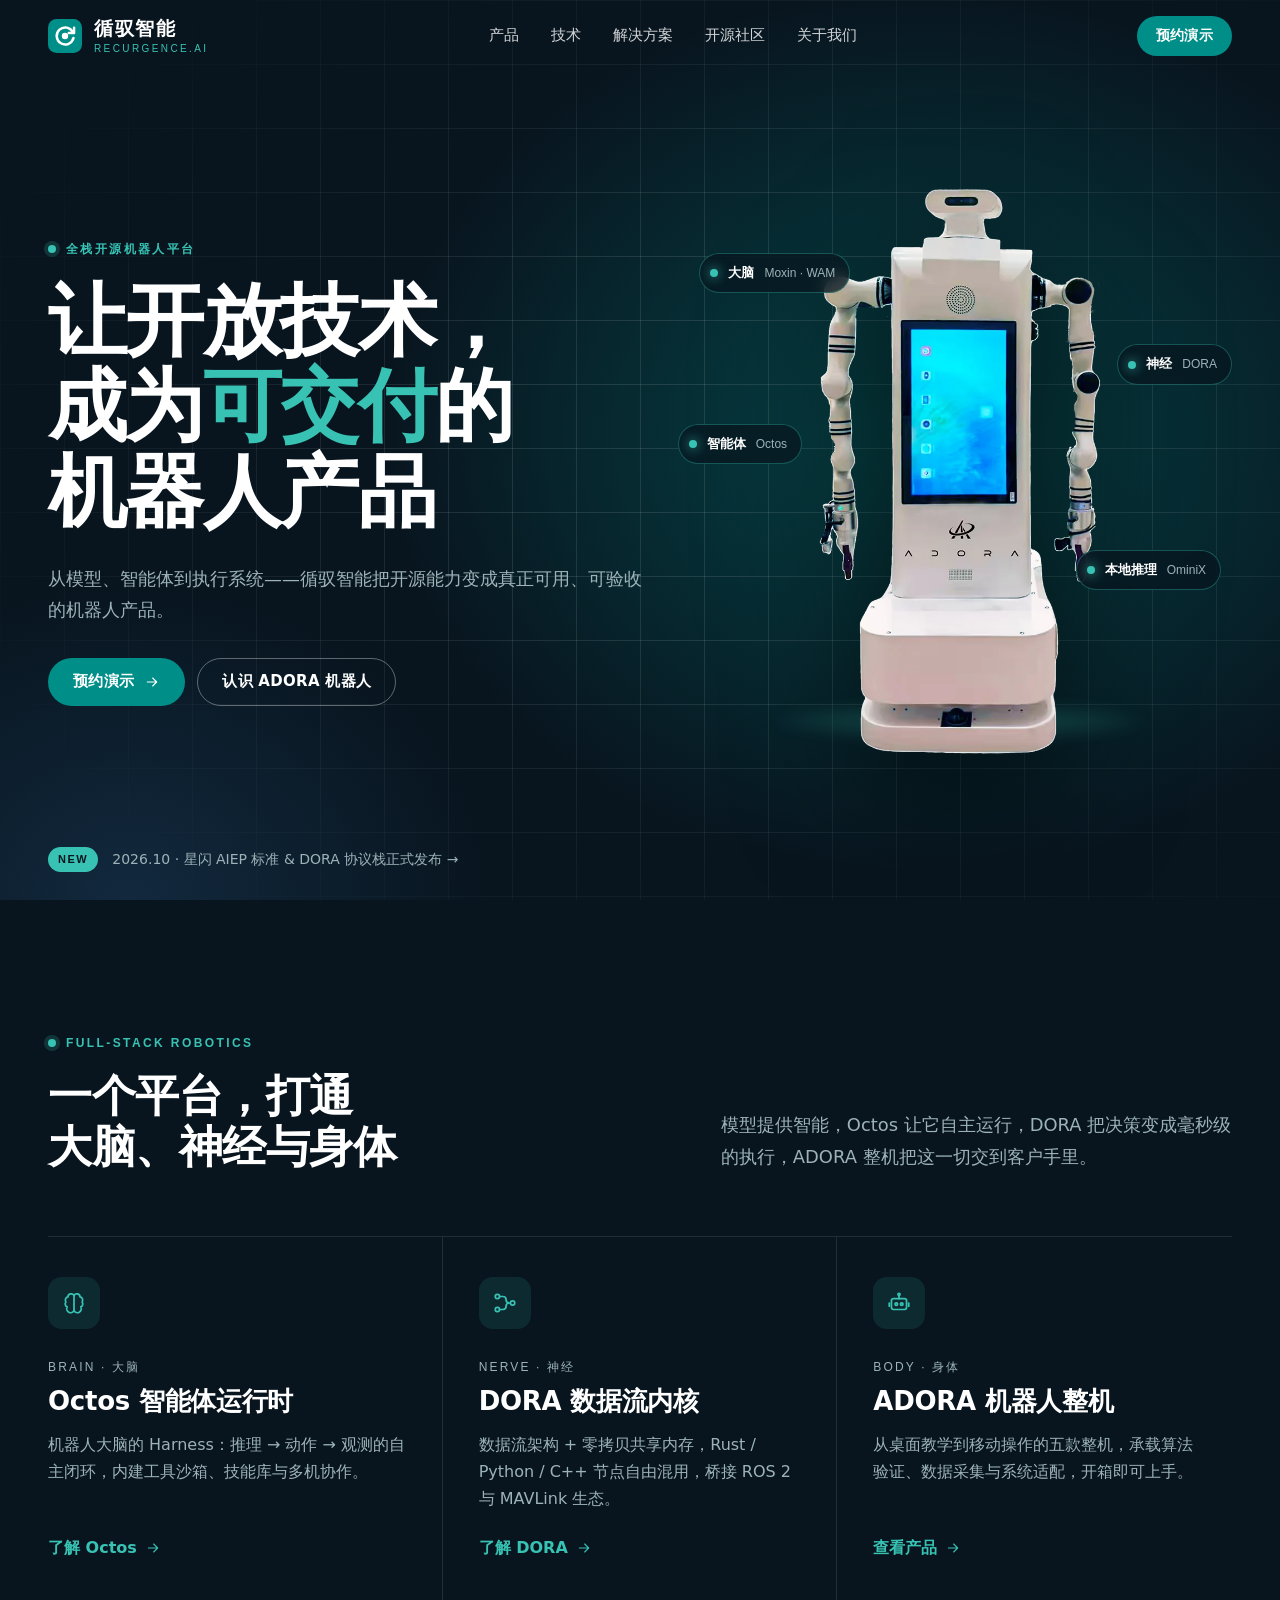
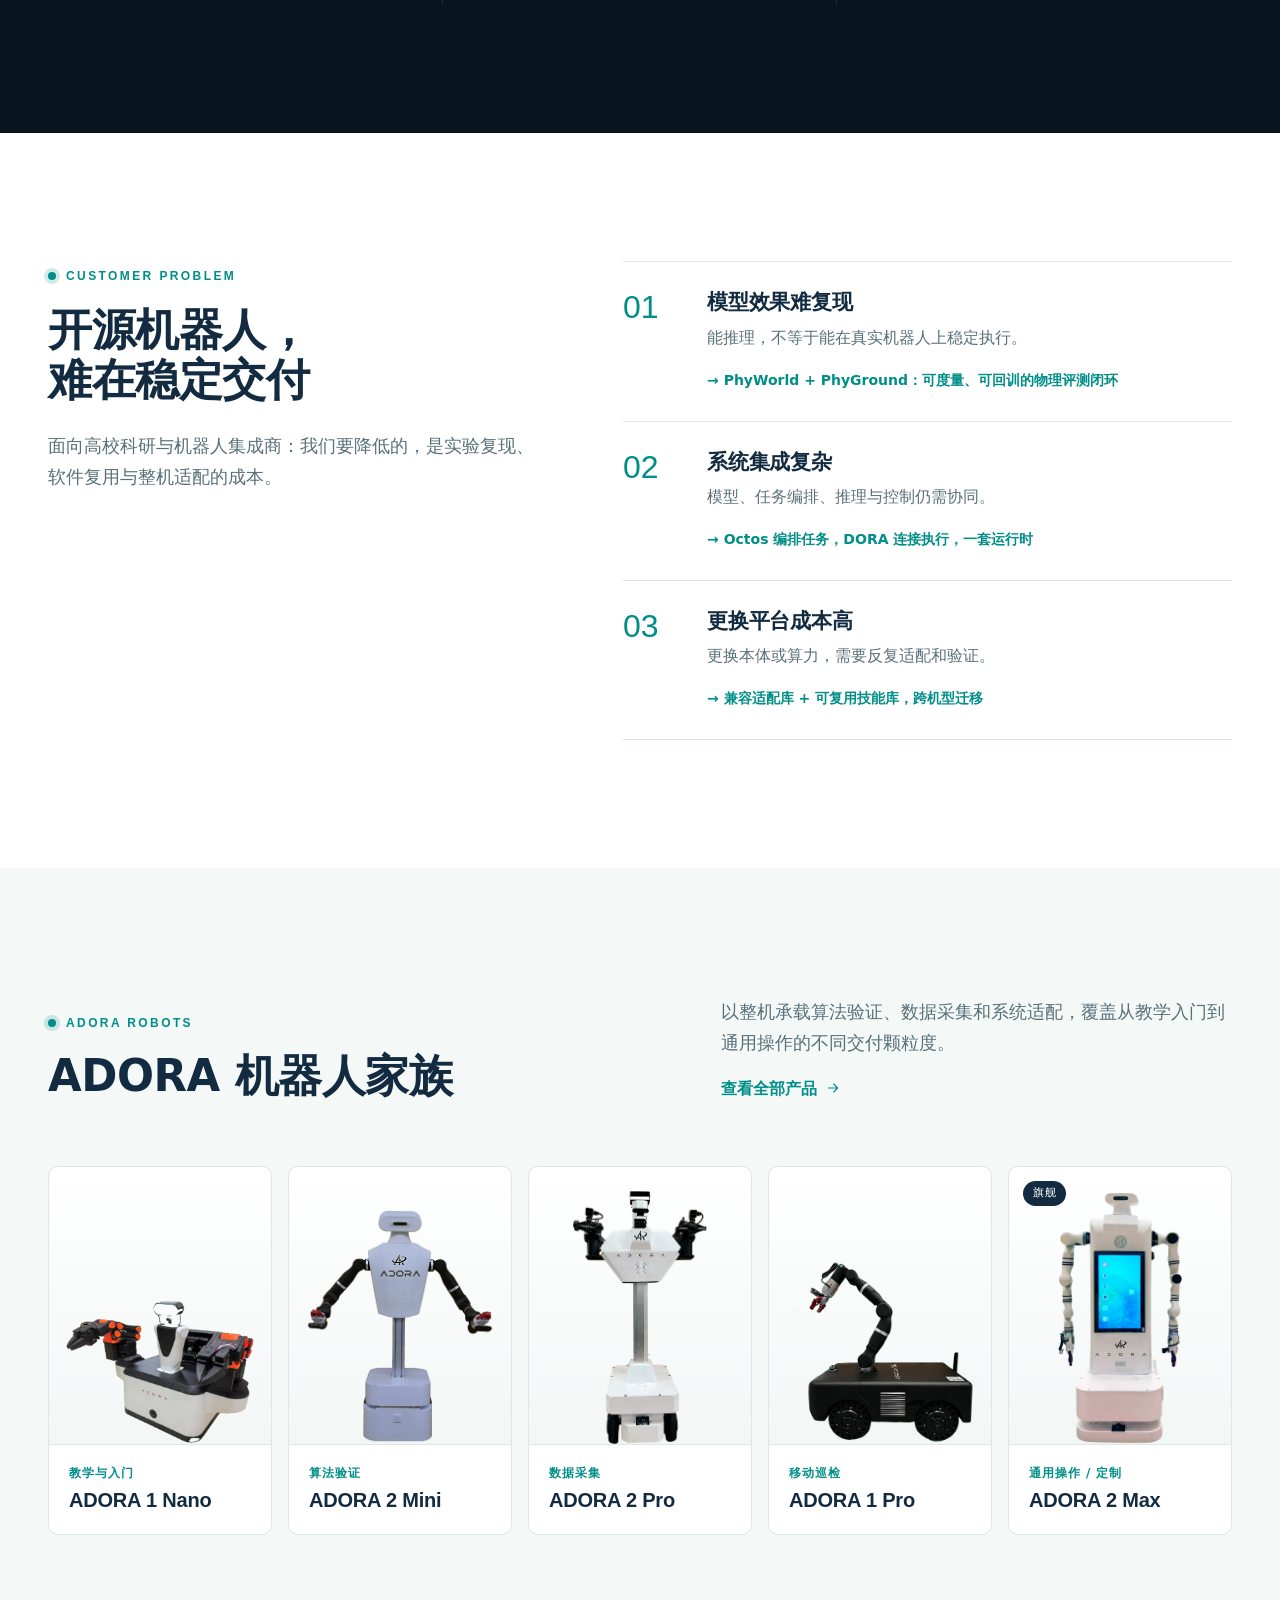
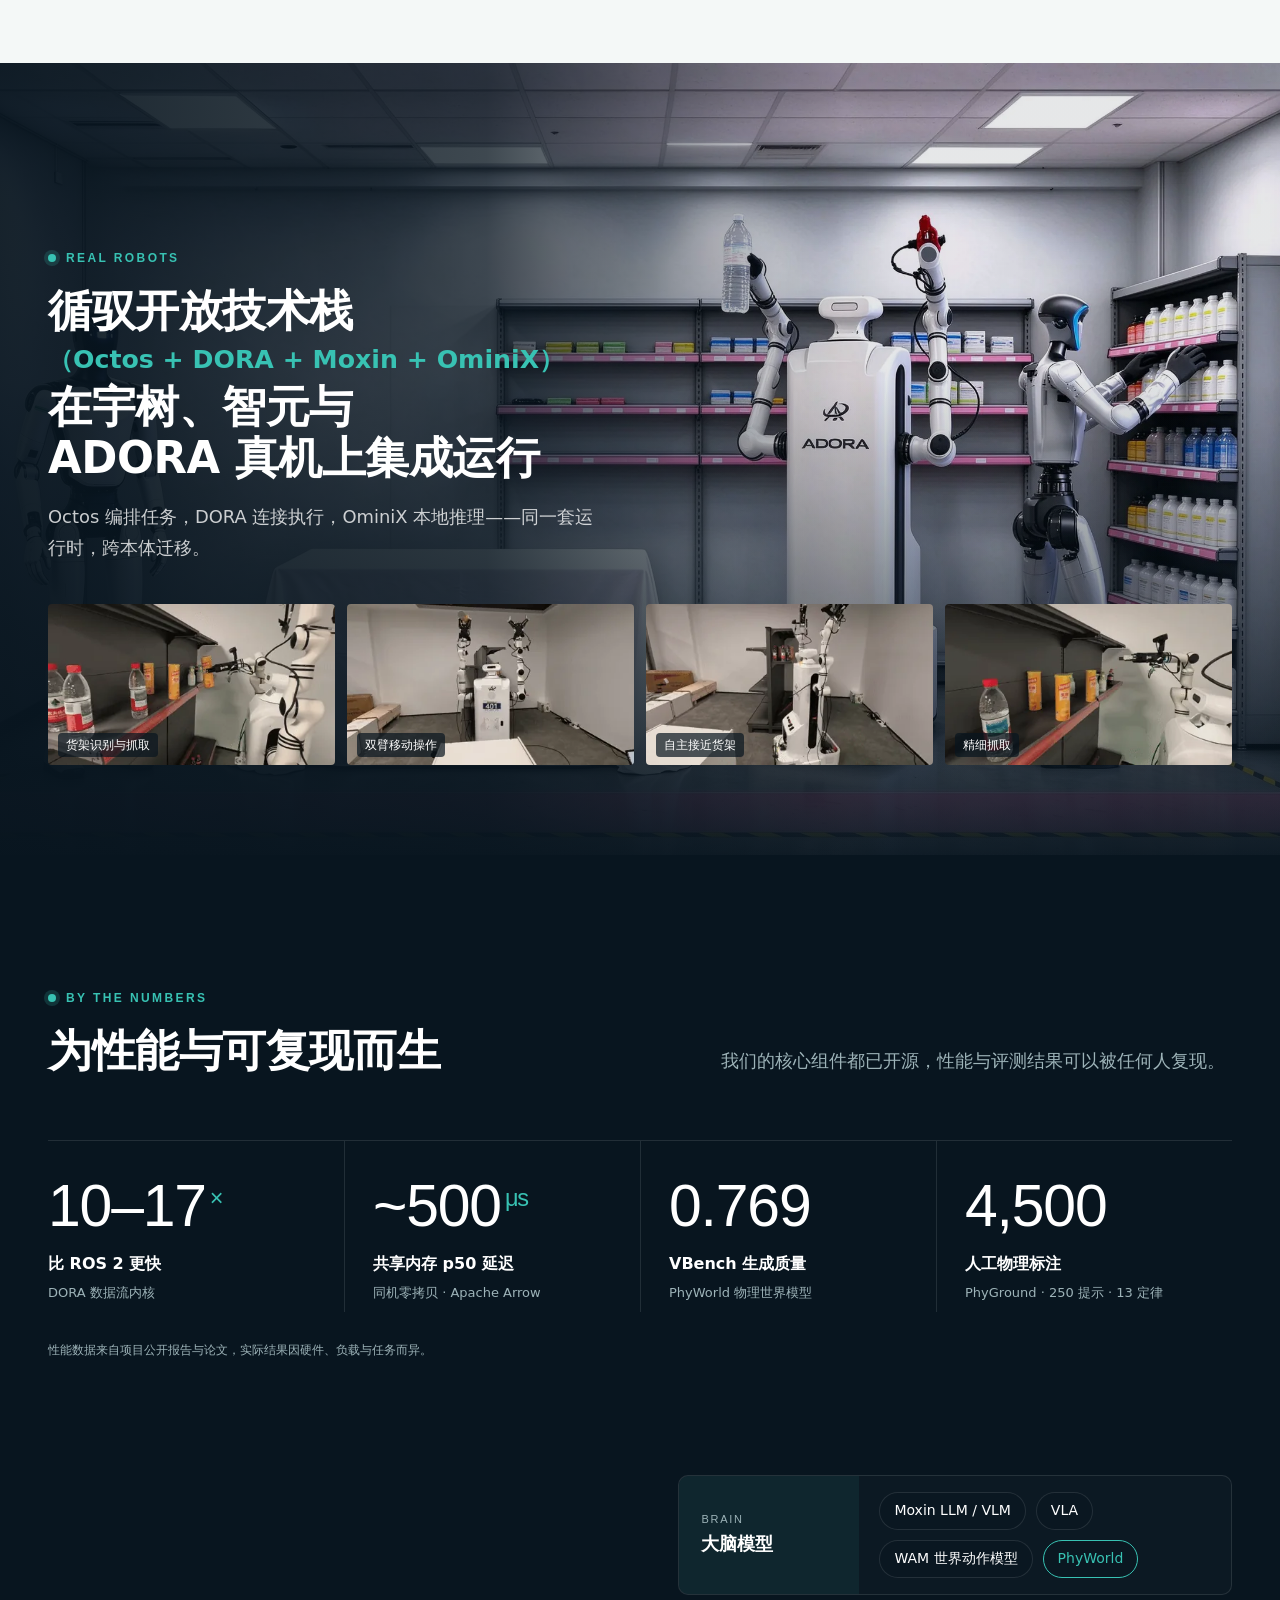
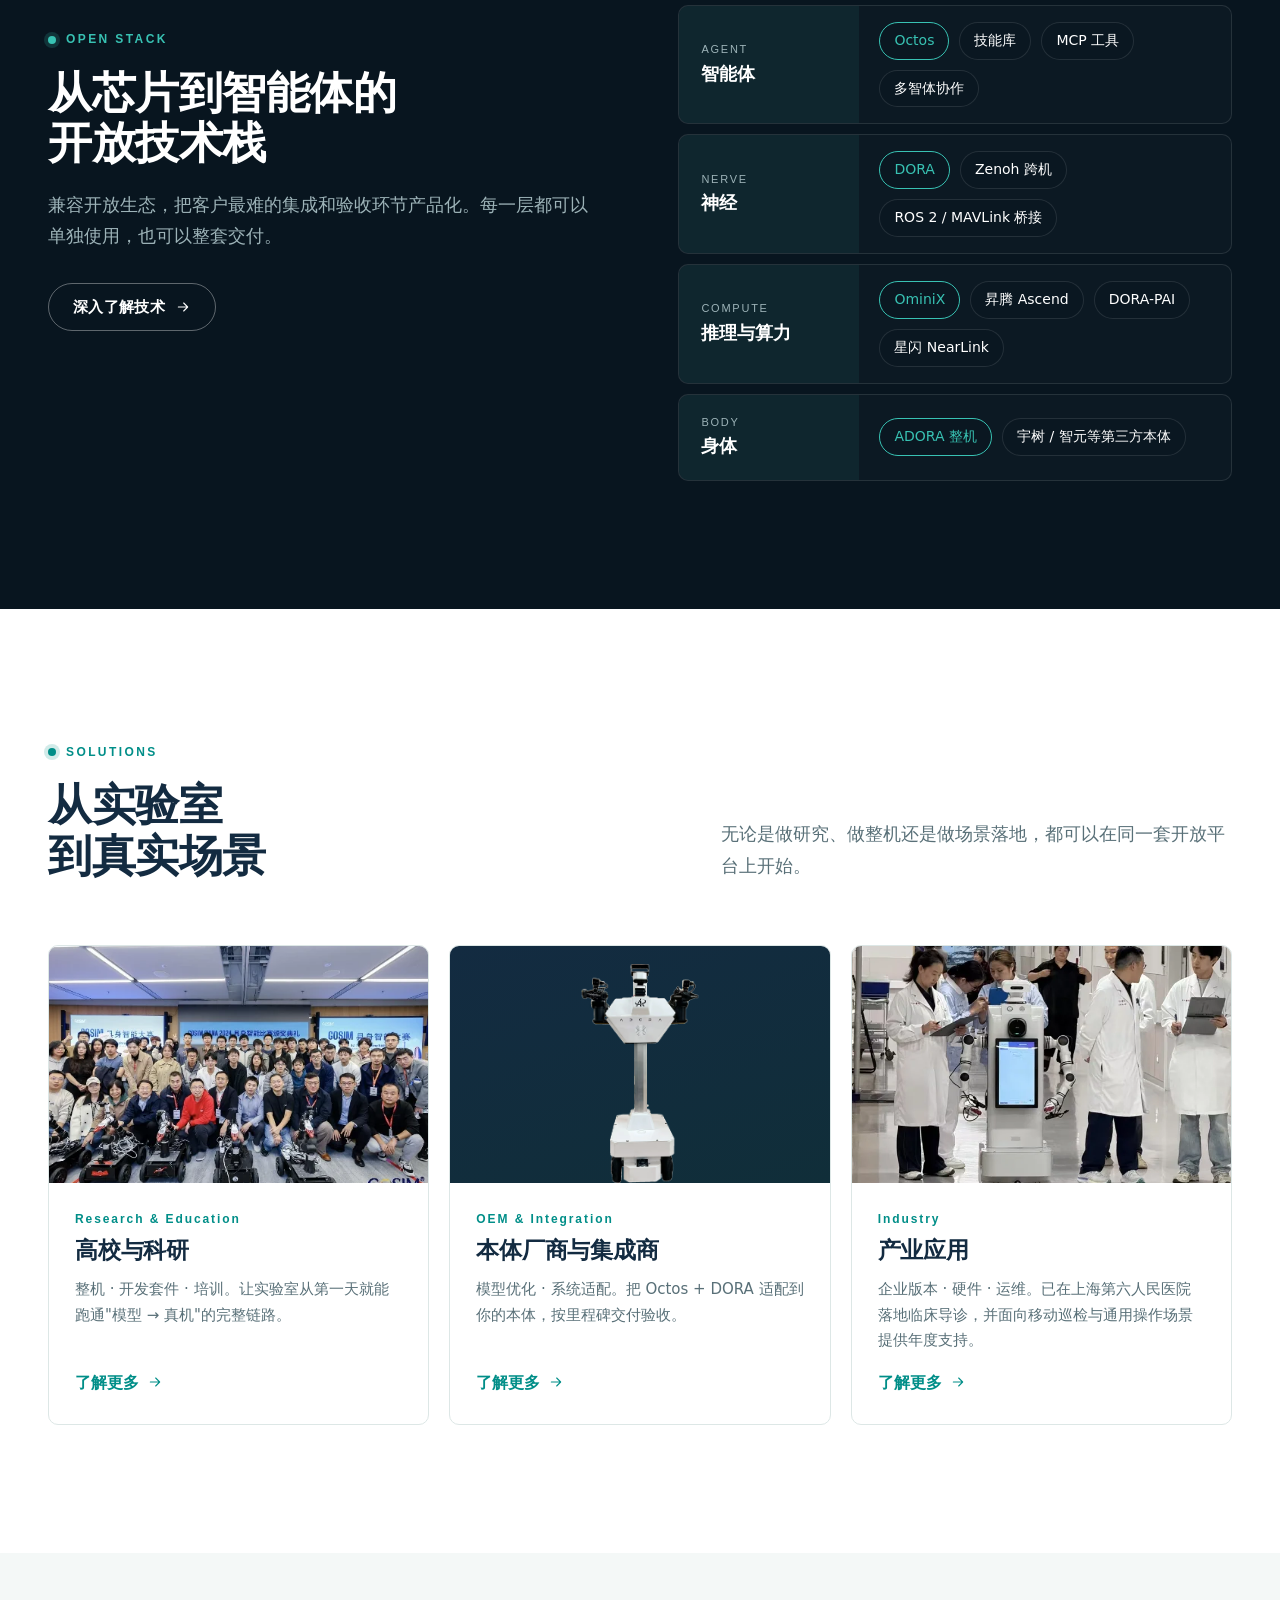
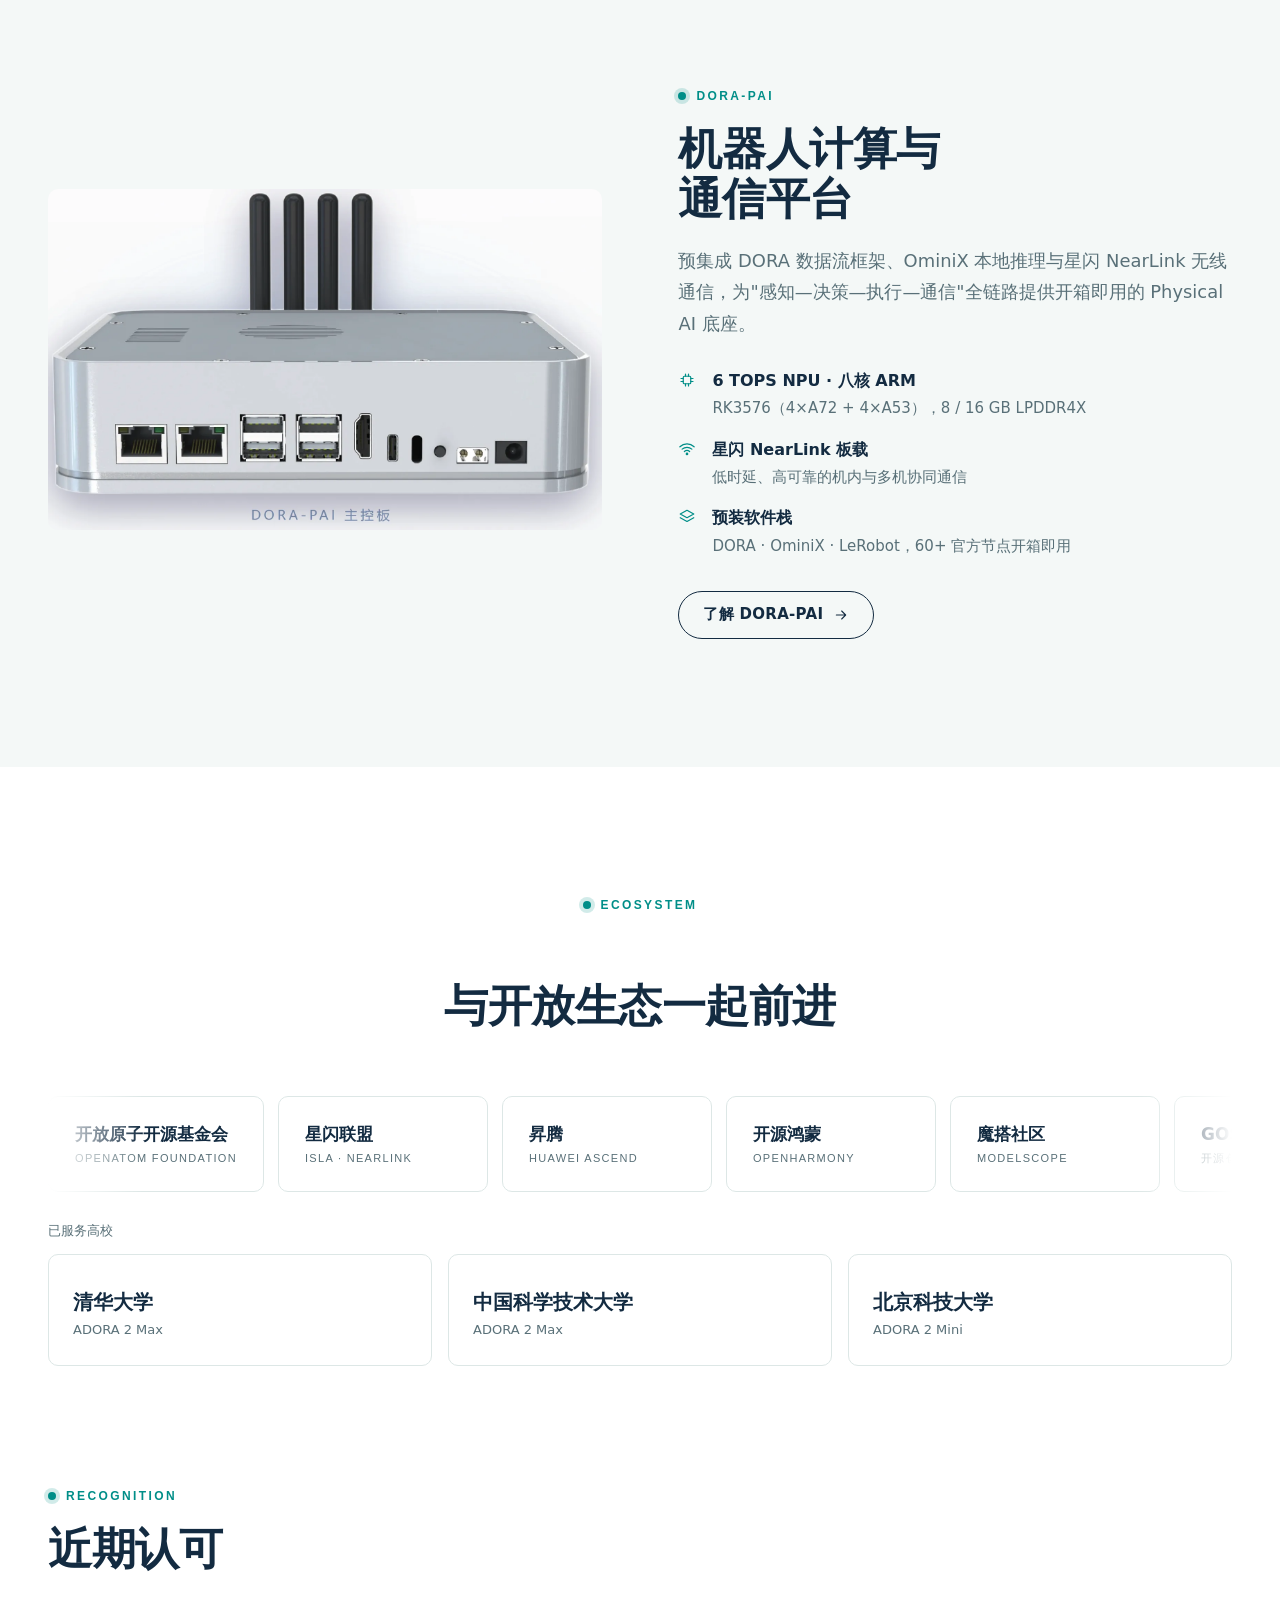
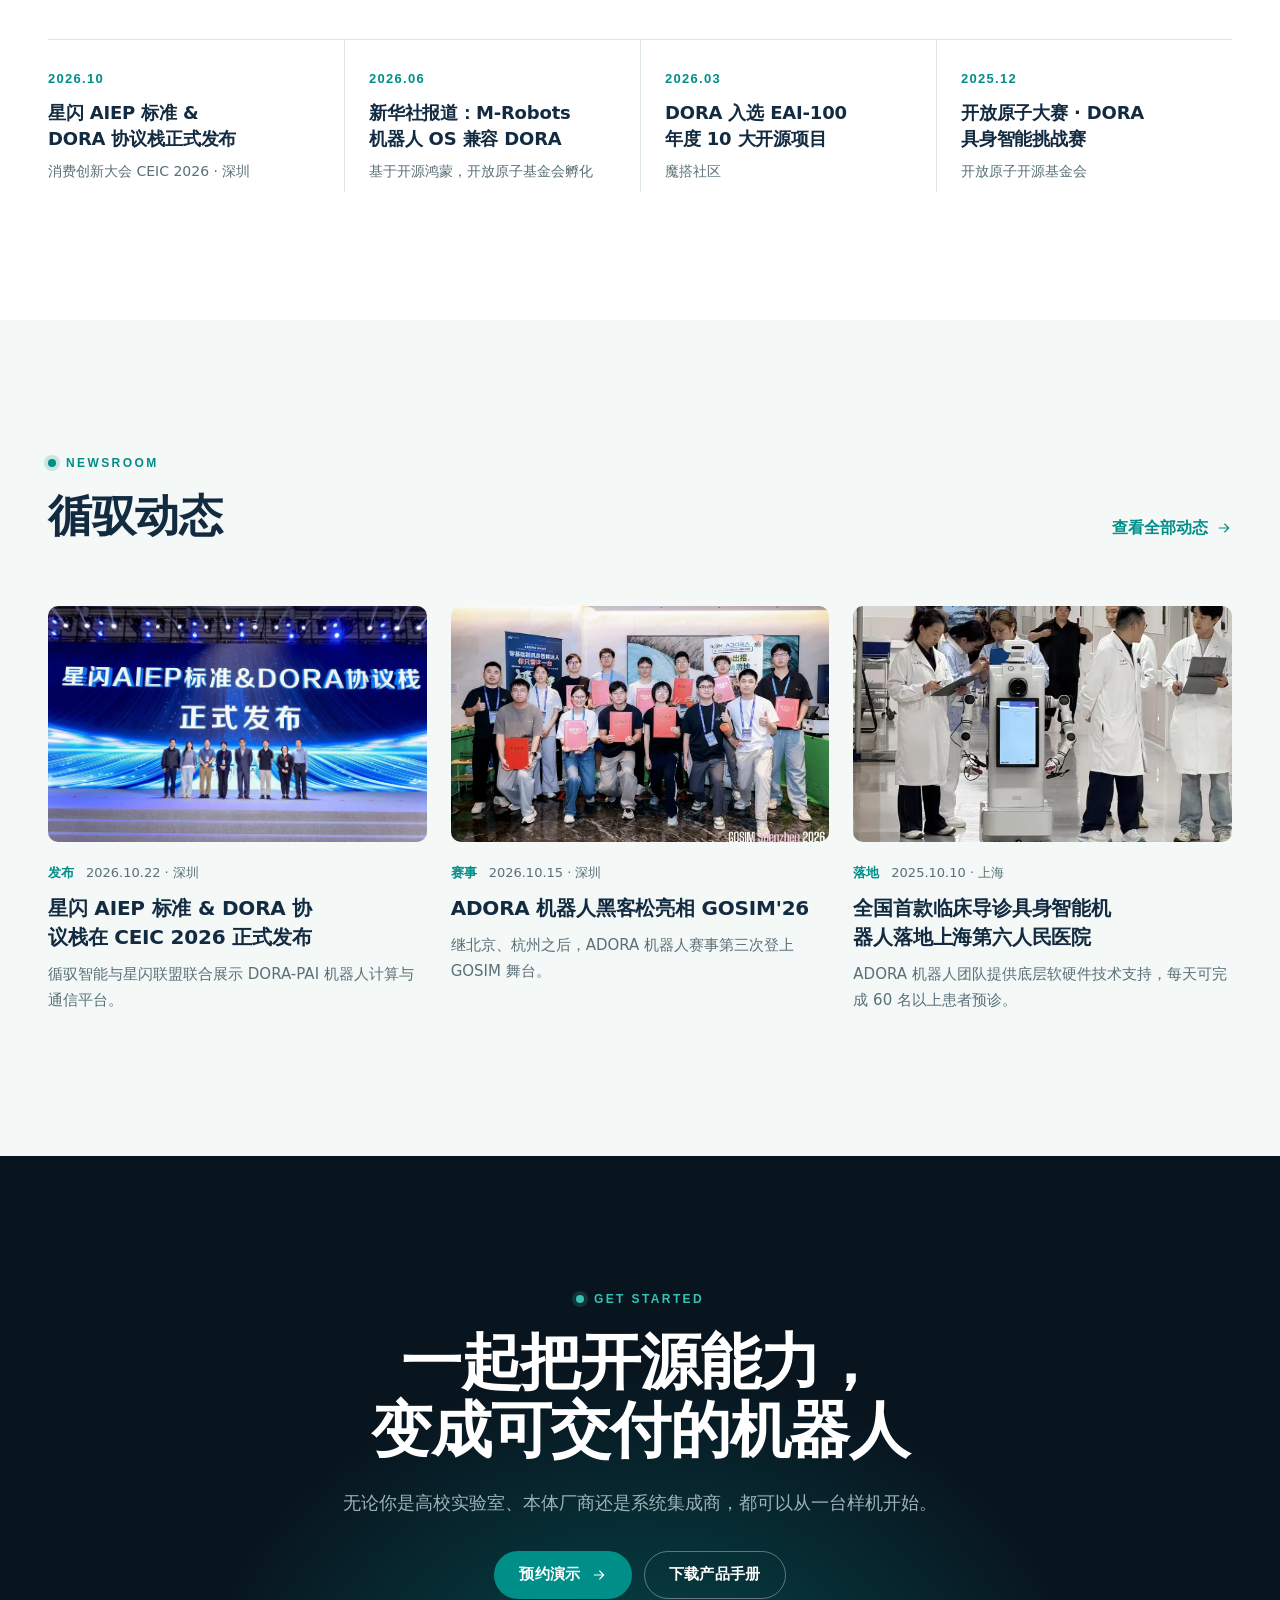
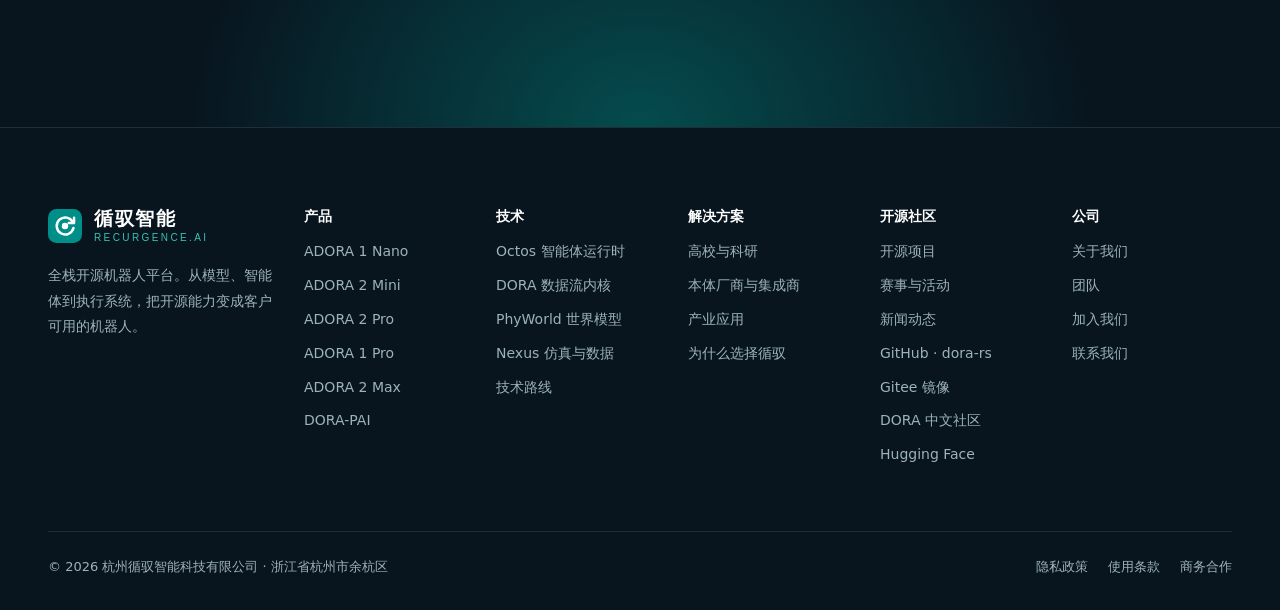
==== index.html @ 507929ca "循驭智能官网 9 个页面：首页、产品、技术、解决方案、开源社区、关于我们、预约演示、隐私政策、使用条款。 上线版构建。  Co-Authored-By: Claude Opus 5.5 <norepl" ====
<!doctype html>
<html lang="zh-CN">
<head>
<meta charset="utf-8">
<meta name="viewport" content="width=device-width, initial-scale=1">
<title>循驭智能 · 全栈开源机器人平台 | ADORA</title>
<meta name="description" content="循驭智能（Recurgence.AI）全栈开源机器人平台：Octos 智能体运行时、DORA 数据流内核、PhyWorld 物理世界模型与 ADORA 机器人整机，让开放技术成为可交付的机器人产品。">
<meta name="theme-color" content="#08151f">
<meta property="og:type" content="website">
<meta property="og:site_name" content="循驭智能">
<meta property="og:title" content="循驭智能 · 全栈开源机器人平台 | ADORA">
<meta property="og:description" content="循驭智能（Recurgence.AI）全栈开源机器人平台：Octos 智能体运行时、DORA 数据流内核、PhyWorld 物理世界模型与 ADORA 机器人整机，让开放技术成为可交付的机器人产品。">
<meta property="og:image" content="https://xunyu-ai.github.io/assets/img/og-cover.jpg">
<link rel="icon" href="assets/img/favicon.svg" type="image/svg+xml">
<link rel="stylesheet" href="assets/css/site.css">
</head>
<body>
<svg width="0" height="0" style="position:absolute" aria-hidden="true"><symbol id="i-arrow" viewBox="0 0 24 24" fill="none" stroke="currentColor" stroke-width="1.6" stroke-linecap="round" stroke-linejoin="round"><path d="M5 12h14M13 6l6 6-6 6"/></symbol><symbol id="i-check" viewBox="0 0 24 24" fill="none" stroke="currentColor" stroke-width="1.6" stroke-linecap="round" stroke-linejoin="round"><path d="M5 12.5l4.2 4.2L19 7"/></symbol><symbol id="i-brain" viewBox="0 0 24 24" fill="none" stroke="currentColor" stroke-width="1.6" stroke-linecap="round" stroke-linejoin="round"><path d="M12 5v14"/><path d="M12 5a3 3 0 0 0-5.6 1.4A3 3 0 0 0 4.5 11a3 3 0 0 0 1.2 4.6A3 3 0 0 0 12 19"/><path d="M12 5a3 3 0 0 1 5.6 1.4A3 3 0 0 1 19.5 11a3 3 0 0 1-1.2 4.6A3 3 0 0 1 12 19"/></symbol><symbol id="i-flow" viewBox="0 0 24 24" fill="none" stroke="currentColor" stroke-width="1.6" stroke-linecap="round" stroke-linejoin="round"><circle cx="5" cy="6" r="2"/><circle cx="5" cy="18" r="2"/><circle cx="19" cy="12" r="2"/><path d="M7 6h3a3 3 0 0 1 3 3 3 3 0 0 0 3 3h1M7 18h3a3 3 0 0 0 3-3 3 3 0 0 1 3-3"/></symbol><symbol id="i-robot" viewBox="0 0 24 24" fill="none" stroke="currentColor" stroke-width="1.6" stroke-linecap="round" stroke-linejoin="round"><rect x="5" y="8" width="14" height="10" rx="2"/><path d="M12 8V5"/><circle cx="12" cy="4" r="1"/><circle cx="9.5" cy="13" r="1.2"/><circle cx="14.5" cy="13" r="1.2"/><path d="M3 12v3M21 12v3"/></symbol><symbol id="i-chip" viewBox="0 0 24 24" fill="none" stroke="currentColor" stroke-width="1.6" stroke-linecap="round" stroke-linejoin="round"><rect x="7" y="7" width="10" height="10" rx="1.5"/><path d="M10 7V4M14 7V4M10 20v-3M14 20v-3M7 10H4M7 14H4M20 10h-3M20 14h-3"/></symbol><symbol id="i-wave" viewBox="0 0 24 24" fill="none" stroke="currentColor" stroke-width="1.6" stroke-linecap="round" stroke-linejoin="round"><path d="M2.5 9a14 14 0 0 1 19 0"/><path d="M5.5 12.2a10 10 0 0 1 13 0"/><path d="M8.5 15.4a5.5 5.5 0 0 1 7 0"/><circle cx="12" cy="18.6" r="1"/></symbol><symbol id="i-cube" viewBox="0 0 24 24" fill="none" stroke="currentColor" stroke-width="1.6" stroke-linecap="round" stroke-linejoin="round"><path d="M12 3l8 4.5v9L12 21l-8-4.5v-9L12 3z"/><path d="M4 7.5l8 4.5 8-4.5M12 12v9"/></symbol><symbol id="i-loop" viewBox="0 0 24 24" fill="none" stroke="currentColor" stroke-width="1.6" stroke-linecap="round" stroke-linejoin="round"><path d="M20 11a8 8 0 0 0-14.5-4.5M4 13a8 8 0 0 0 14.5 4.5"/><path d="M5 3v4h4M19 21v-4h-4"/></symbol><symbol id="i-shield" viewBox="0 0 24 24" fill="none" stroke="currentColor" stroke-width="1.6" stroke-linecap="round" stroke-linejoin="round"><path d="M12 3l7 3v5c0 4.5-3 8-7 10-4-2-7-5.5-7-10V6l7-3z"/><path d="M9 12l2 2 4-4"/></symbol><symbol id="i-layers" viewBox="0 0 24 24" fill="none" stroke="currentColor" stroke-width="1.6" stroke-linecap="round" stroke-linejoin="round"><path d="M12 3l9 5-9 5-9-5 9-5z"/><path d="M3 13l9 5 9-5"/></symbol><symbol id="i-spark" viewBox="0 0 24 24" fill="none" stroke="currentColor" stroke-width="1.6" stroke-linecap="round" stroke-linejoin="round"><path d="M12 3v4M12 17v4M3 12h4M17 12h4M6 6l2.5 2.5M15.5 15.5L18 18M6 18l2.5-2.5M15.5 8.5L18 6"/></symbol><symbol id="i-users" viewBox="0 0 24 24" fill="none" stroke="currentColor" stroke-width="1.6" stroke-linecap="round" stroke-linejoin="round"><circle cx="9" cy="8" r="3"/><path d="M3 20a6 6 0 0 1 12 0"/><circle cx="17" cy="9" r="2.5"/><path d="M15.5 14.2A5 5 0 0 1 21 19"/></symbol><symbol id="i-plug" viewBox="0 0 24 24" fill="none" stroke="currentColor" stroke-width="1.6" stroke-linecap="round" stroke-linejoin="round"><path d="M9 3v5M15 3v5M7 8h10v3a5 5 0 0 1-10 0V8zM12 16v5"/></symbol><symbol id="i-book" viewBox="0 0 24 24" fill="none" stroke="currentColor" stroke-width="1.6" stroke-linecap="round" stroke-linejoin="round"><path d="M4 5a2 2 0 0 1 2-2h13v16H6a2 2 0 0 0-2 2V5z"/><path d="M4 19a2 2 0 0 1 2-2h13"/></symbol><symbol id="i-factory" viewBox="0 0 24 24" fill="none" stroke="currentColor" stroke-width="1.6" stroke-linecap="round" stroke-linejoin="round"><path d="M3 21V10l6 4V10l6 4V6h6v15H3z"/><path d="M7 17h2M12 17h2M17 17h1"/></symbol><symbol id="i-link" viewBox="0 0 24 24" fill="none" stroke="currentColor" stroke-width="1.6" stroke-linecap="round" stroke-linejoin="round"><rect x="3" y="3" width="7" height="7" rx="1.5"/><rect x="14" y="14" width="7" height="7" rx="1.5"/><path d="M10 6.5h4a3 3 0 0 1 3 3V14"/></symbol><symbol id="i-eye" viewBox="0 0 24 24" fill="none" stroke="currentColor" stroke-width="1.6" stroke-linecap="round" stroke-linejoin="round"><path d="M2 12s3.5-7 10-7 10 7 10 7-3.5 7-10 7S2 12 2 12z"/><circle cx="12" cy="12" r="3"/></symbol><symbol id="i-mail" viewBox="0 0 24 24" fill="none" stroke="currentColor" stroke-width="1.6" stroke-linecap="round" stroke-linejoin="round"><rect x="3" y="5" width="18" height="14" rx="2"/><path d="M3 7l9 6 9-6"/></symbol><symbol id="i-pin" viewBox="0 0 24 24" fill="none" stroke="currentColor" stroke-width="1.6" stroke-linecap="round" stroke-linejoin="round"><path d="M12 21s-7-6.2-7-11.5a7 7 0 0 1 14 0C19 14.8 12 21 12 21z"/><circle cx="12" cy="9.5" r="2.5"/></symbol><symbol id="i-phone" viewBox="0 0 24 24" fill="none" stroke="currentColor" stroke-width="1.6" stroke-linecap="round" stroke-linejoin="round"><path d="M5 4h4l2 5-2.5 1.5a11 11 0 0 0 5 5L15 13l5 2v4a2 2 0 0 1-2 2A16 16 0 0 1 3 6a2 2 0 0 1 2-2z"/></symbol><symbol id="i-chat" viewBox="0 0 24 24" fill="none" stroke="currentColor" stroke-width="1.6" stroke-linecap="round" stroke-linejoin="round"><path d="M4 5h16v11H9l-5 4V5z"/><path d="M8 9.5h8M8 12.5h5"/></symbol><symbol id="i-menu" viewBox="0 0 24 24" fill="none" stroke="currentColor" stroke-width="1.6" stroke-linecap="round" stroke-linejoin="round"><path d="M4 7h16M4 12h16M4 17h16"/></symbol><symbol id="i-play" viewBox="0 0 24 24" fill="none" stroke="currentColor" stroke-width="1.6" stroke-linecap="round" stroke-linejoin="round"><path d="M8 5l11 7-11 7V5z"/></symbol><symbol id="i-db" viewBox="0 0 24 24" fill="none" stroke="currentColor" stroke-width="1.6" stroke-linecap="round" stroke-linejoin="round"><ellipse cx="12" cy="6" rx="8" ry="3"/><path d="M4 6v6c0 1.7 3.6 3 8 3s8-1.3 8-3V6M4 12v6c0 1.7 3.6 3 8 3s8-1.3 8-3v-6"/></symbol><symbol id="i-gauge" viewBox="0 0 24 24" fill="none" stroke="currentColor" stroke-width="1.6" stroke-linecap="round" stroke-linejoin="round"><path d="M4 18a8 8 0 1 1 16 0"/><path d="M12 18l4-6"/></symbol><symbol id="i-box" viewBox="0 0 24 24" fill="none" stroke="currentColor" stroke-width="1.6" stroke-linecap="round" stroke-linejoin="round"><rect x="4" y="4" width="16" height="16" rx="3"/><path d="M4 9h16M9 9v11"/></symbol><symbol id="i-film" viewBox="0 0 24 24" fill="none" stroke="currentColor" stroke-width="1.6" stroke-linecap="round" stroke-linejoin="round"><rect x="3" y="5" width="18" height="14" rx="2"/><path d="M10 9l5 3-5 3V9z"/></symbol><symbol id="i-ext" viewBox="0 0 24 24" fill="none" stroke="currentColor" stroke-width="1.6" stroke-linecap="round" stroke-linejoin="round"><path d="M14 4h6v6M20 4l-9 9M18 14v5a1 1 0 0 1-1 1H5a1 1 0 0 1-1-1V7a1 1 0 0 1 1-1h5"/></symbol><symbol id="i-flask" viewBox="0 0 24 24" fill="none" stroke="currentColor" stroke-width="1.6" stroke-linecap="round" stroke-linejoin="round"><path d="M9 3h6M10 3v6l-5.5 9.5A1.6 1.6 0 0 0 5.9 21h12.2a1.6 1.6 0 0 0 1.4-2.5L14 9V3"/><path d="M7.5 15h9"/></symbol><symbol id="i-github" viewBox="0 0 16 16"><path fill="currentColor" d="M8 0C3.58 0 0 3.58 0 8c0 3.54 2.29 6.53 5.47 7.59.4.07.55-.17.55-.38 0-.19-.01-.82-.01-1.49-2.01.37-2.53-.49-2.69-.94-.09-.23-.48-.94-.82-1.13-.28-.15-.68-.52-.01-.53.63-.01 1.08.58 1.23.82.72 1.21 1.87.87 2.33.66.07-.52.28-.87.51-1.07-1.78-.2-3.64-.89-3.64-3.95 0-.87.31-1.59.82-2.15-.08-.2-.36-1.02.08-2.12 0 0 .67-.21 2.2.82.64-.18 1.32-.27 2-.27.68 0 1.36.09 2 .27 1.53-1.04 2.2-.82 2.2-.82.44 1.1.16 1.92.08 2.12.51.56.82 1.27.82 2.15 0 3.07-1.87 3.75-3.65 3.95.29.25.54.73.54 1.48 0 1.07-.01 1.93-.01 2.2 0 .21.15.46.55.38A8.013 8.013 0 0016 8c0-4.42-3.58-8-8-8z"/></symbol></svg>

<header class="site-header">
  <div class="wrap">
    <a class="brand" href="index.html" aria-label="循驭智能 首页"><svg class="brand-mark" viewBox="0 0 36 36" aria-hidden="true"><rect width="36" height="36" rx="9" fill="#008E88"/><path d="M26.4 14.2A9 9 0 1 0 27 20" fill="none" stroke="#fff" stroke-width="2.6" stroke-linecap="round"/><path d="M27.6 9.2v5.6H22" fill="none" stroke="#fff" stroke-width="2.6" stroke-linecap="round" stroke-linejoin="round"/><circle cx="18" cy="18" r="3.4" fill="#fff"/></svg><span class="brand-text"><strong>循驭智能</strong><span>RECURGENCE.AI</span></span></a>
    <nav class="nav" aria-label="主导航"><a href="products.html">产品</a><a href="technology.html">技术</a><a href="solutions.html">解决方案</a><a href="community.html">开源社区</a><a href="about.html">关于我们</a></nav>
    <div class="header-cta">
      <a class="btn btn-primary" href="contact.html">预约演示</a>
      <button class="menu-toggle" type="button" aria-label="打开菜单" aria-expanded="false" aria-controls="mobile-nav"><svg><use href="#i-menu"/></svg></button>
    </div>
  </div>
</header>
<nav class="mobile-nav" id="mobile-nav" aria-label="移动端导航">
  <a href="index.html">首页</a><a href="products.html">产品</a><a href="technology.html">技术</a><a href="solutions.html">解决方案</a><a href="community.html">开源社区</a><a href="about.html">关于我们</a>
  <a class="btn btn-primary" href="contact.html">预约演示</a>
</nav>
<main id="main">
<section class="hero dark">
  <div class="grid-bg"></div>
  <div class="wrap">
    <div class="reveal">
      <div class="eyebrow">全栈开源机器人平台</div>
      <h1 class="h-display">让开放技术，<br>成为<span class="accent">可交付</span>的<br>机器人产品</h1>
      <p class="lead">从模型、智能体到执行系统——循驭智能把开源能力变成真正可用、可验收的机器人产品。</p>
      <div class="btn-row">
        <a class="btn btn-primary" href="contact.html">预约演示<svg><use href="#i-arrow"/></svg></a>
        <a class="btn btn-ghost" href="products.html">认识 ADORA 机器人</a>
      </div>
      
    </div>
    <div class="hero-visual reveal">
      <div class="halo"></div>
      <img class="robot" src="assets/img/product/adora-2-max.webp" alt="ADORA 2 Max 双臂移动操作机器人" width="760" height="1100">
      <div class="hero-chips">
      <span class="tag-chip" style="left:2%;top:12%"><b>大脑</b><i>Moxin · WAM</i></span>
      <span class="tag-chip" style="left:-2%;top:42%"><b>智能体</b><i>Octos</i></span>
      <span class="tag-chip" style="right:0;top:28%"><b>神经</b><i>DORA</i></span>
      <span class="tag-chip" style="right:2%;top:64%"><b>本地推理</b><i>OminiX</i></span>
      </div>
    </div>
  </div>
  <div class="hero-news">
    <span class="pill">NEW</span>
    <a href="community.html#news">2026.10 · 星闪 AIEP 标准 &amp; DORA 协议栈<span class="nw">正式发布</span> →</a>
  </div>
</section>

<section class="section dark">
  <div class="wrap">
    <div class="section-head reveal">
      <div>
        <div class="eyebrow">Full-Stack Robotics</div>
        <h2 class="h2">一个平台，打通<br>大脑、神经与身体</h2>
      </div>
      <p class="lead">模型提供智能，Octos 让它自主运行，DORA 把决策变成毫秒级的执行，ADORA 整机把这一切交到客户手里。</p>
    </div>
    <div class="pillars reveal-stagger">
      <div class="pillar">
        <div class="ico"><svg><use href="#i-brain"/></svg></div>
        <div class="layer">Brain · 大脑</div>
        <h3>Octos 智能体运行时</h3>
        <p>机器人大脑的 Harness：推理 → 动作 → 观测的自主闭环，内建工具沙箱、技能库与多机协作。</p>
        <a class="link-arrow" href="technology.html#octos">了解 Octos<svg><use href="#i-arrow"/></svg></a>
      </div>
      <div class="pillar">
        <div class="ico"><svg><use href="#i-flow"/></svg></div>
        <div class="layer">Nerve · 神经</div>
        <h3>DORA 数据流内核</h3>
        <p>数据流架构 + 零拷贝共享内存，Rust / Python / C++ 节点自由混用，桥接 ROS 2 与 MAVLink 生态。</p>
        <a class="link-arrow" href="technology.html#dora">了解 DORA<svg><use href="#i-arrow"/></svg></a>
      </div>
      <div class="pillar">
        <div class="ico"><svg><use href="#i-robot"/></svg></div>
        <div class="layer">Body · 身体</div>
        <h3>ADORA 机器人整机</h3>
        <p>从桌面教学到移动操作的五款整机，承载算法验证、数据采集与系统适配，开箱即可上手。</p>
        <a class="link-arrow" href="products.html">查看产品<svg><use href="#i-arrow"/></svg></a>
      </div>
    </div>
  </div>
</section>

<section class="section">
  <div class="wrap problem">
    <div class="reveal">
      <div class="eyebrow">Customer Problem</div>
      <h2 class="h2">开源机器人，<br>难在稳定交付</h2>
      <p class="lead" style="margin-top:24px">面向高校科研与机器人集成商：我们要降低的，是实验复现、软件复用与整机适配的成本。</p>
    </div>
    <ol class="pain-list reveal-stagger">
      <li>
        <h3>模型效果难复现</h3>
        <p>能推理，不等于能在真实机器人上稳定执行。</p>
        <div class="fix">→ PhyWorld + PhyGround：可度量、可回训的物理评测闭环</div>
      </li>
      <li>
        <h3>系统集成复杂</h3>
        <p>模型、任务编排、推理与控制仍需协同。</p>
        <div class="fix">→ Octos 编排任务，DORA 连接执行，一套运行时</div>
      </li>
      <li>
        <h3>更换平台成本高</h3>
        <p>更换本体或算力，需要反复适配和验证。</p>
        <div class="fix">→ 兼容适配库 + 可复用技能库，跨机型迁移</div>
      </li>
    </ol>
  </div>
</section>

<section class="section paper">
  <div class="wrap">
    <div class="section-head reveal">
      <div>
        <div class="eyebrow">ADORA Robots</div>
        <h2 class="h2">ADORA 机器人家族</h2>
      </div>
      <div>
        <p class="lead">以整机承载算法验证、数据采集和系统适配，覆盖从教学入门到通用操作的不同交付颗粒度。</p>
        <a class="link-arrow" href="products.html" style="margin-top:16px">查看全部产品<svg><use href="#i-arrow"/></svg></a>
      </div>
    </div>
    <div class="product-rail reveal-stagger">
      <a class="product-card" href="products.html#adora-1-nano">
        <div class="shot"><img src="assets/img/product/adora-1-nano.webp" alt="ADORA 1 Nano" loading="lazy"></div>
        <div class="meta"><div class="use">教学与入门</div><h3>ADORA 1 Nano</h3></div>
      </a>
      <a class="product-card" href="products.html#adora-2-mini">
        <div class="shot"><img src="assets/img/product/adora-2-mini.webp" alt="ADORA 2 Mini" loading="lazy"></div>
        <div class="meta"><div class="use">算法验证</div><h3>ADORA 2 Mini</h3></div>
      </a>
      <a class="product-card" href="products.html#adora-2-pro">
        <div class="shot"><img src="assets/img/product/adora-2-pro.webp" alt="ADORA 2 Pro" loading="lazy"></div>
        <div class="meta"><div class="use">数据采集</div><h3>ADORA 2 Pro</h3></div>
      </a>
      <a class="product-card" href="products.html#adora-1-pro">
        <div class="shot"><img src="assets/img/product/adora-1-pro.webp" alt="ADORA 1 Pro" loading="lazy"></div>
        <div class="meta"><div class="use">移动巡检</div><h3>ADORA 1 Pro</h3></div>
      </a>
      <a class="product-card" href="products.html#adora-2-max">
        <span class="badge">旗舰</span>
        <div class="shot"><img src="assets/img/product/adora-2-max.webp" alt="ADORA 2 Max" loading="lazy"></div>
        <div class="meta"><div class="use">通用操作 / 定制</div><h3>ADORA 2 Max</h3></div>
      </a>
    </div>
  </div>
</section>

<section class="fullbleed">
  <img src="assets/img/scene/integration-showroom.webp" alt="ADORA 与人形机器人在零售货架场景中协同作业" loading="lazy">
  <div class="wrap">
    <div class="reveal">
      <div class="eyebrow" style="color:var(--mint)">Real Robots</div>
      <h2 class="h2">循驭开放技术栈<span class="h2-sub">（Octos + DORA + Moxin + OminiX）</span>在<span class="nw">宇树</span>、<span class="nw">智元</span>与 ADORA 真机上集成运行</h2>
      <p class="lead">Octos 编排任务，DORA 连接执行，OminiX 本地推理——同一套运行时，跨本体迁移。</p>
      
    </div>
    <div class="demo-grid reveal-stagger">
      <figure class="demo" style="margin:0"><video src="assets/video/demo-shelf-pick-1.mp4" poster="assets/img/demo/demo-shelf-pick-1-poster.webp" muted loop playsinline preload="none" data-autoplay></video><figcaption>货架识别与抓取</figcaption></figure>
      <figure class="demo" style="margin:0"><video src="assets/video/demo-dual-arm-walk.mp4" poster="assets/img/demo/demo-dual-arm-walk-poster.webp" muted loop playsinline preload="none" data-autoplay></video><figcaption>双臂移动操作</figcaption></figure>
      <figure class="demo" style="margin:0"><video src="assets/video/demo-shelf-approach.mp4" poster="assets/img/demo/demo-shelf-approach-poster.webp" muted loop playsinline preload="none" data-autoplay></video><figcaption>自主接近货架</figcaption></figure>
      <figure class="demo" style="margin:0"><video src="assets/video/demo-shelf-pick-2.mp4" poster="assets/img/demo/demo-shelf-pick-2-poster.webp" muted loop playsinline preload="none" data-autoplay></video><figcaption>精细抓取</figcaption></figure>
    </div>
    
  </div>
</section>

<section class="section dark">
  <div class="wrap">
    <div class="section-head reveal">
      <div>
        <div class="eyebrow">By the Numbers</div>
        <h2 class="h2">为性能与可复现而生</h2>
      </div>
      <p class="lead">我们的核心组件都已开源，性能与评测结果可以被任何人复现。</p>
    </div>
    <div class="stats reveal-stagger">
      <div class="stat"><div class="v">10–17<sup>×</sup></div><div class="k">比 ROS 2 更快</div><div class="d">DORA 数据流内核</div></div>
      <div class="stat"><div class="v">~500<sup>μs</sup></div><div class="k">共享内存 p50 延迟</div><div class="d">同机零拷贝 · Apache Arrow</div></div>
      <div class="stat"><div class="v">0.769</div><div class="k">VBench 生成质量</div><div class="d">PhyWorld 物理世界模型</div></div>
      <div class="stat"><div class="v">4,500</div><div class="k">人工物理标注</div><div class="d">PhyGround · 250 提示 · 13 定律</div></div>
    </div>
    <p class="footnote">性能数据来自项目公开报告与论文，实际结果因硬件、负载与任务而异。</p>

    <div class="split" style="margin-top:clamp(72px,9vw,128px)">
      <div class="reveal">
        <div class="eyebrow">Open Stack</div>
        <h2 class="h2">从芯片到智能体的<br>开放技术栈</h2>
        <p class="lead" style="margin-top:20px">兼容开放生态，把客户最难的集成和验收环节产品化。每一层都可以单独使用，也可以整套交付。</p>
        <div class="btn-row"><a class="btn btn-ghost" href="technology.html">深入了解技术<svg><use href="#i-arrow"/></svg></a></div>
      </div>
      <div class="stack reveal-stagger">
        <div class="stack-row"><div class="lv"><span>Brain</span><b>大脑模型</b></div><div class="items"><span class="chip">Moxin LLM / VLM</span><span class="chip">VLA</span><span class="chip">WAM 世界动作模型</span><span class="chip hl">PhyWorld</span></div></div>
        <div class="stack-row"><div class="lv"><span>Agent</span><b>智能体</b></div><div class="items"><span class="chip hl">Octos</span><span class="chip">技能库</span><span class="chip">MCP 工具</span><span class="chip">多智体协作</span></div></div>
        <div class="stack-row"><div class="lv"><span>Nerve</span><b>神经</b></div><div class="items"><span class="chip hl">DORA</span><span class="chip">Zenoh 跨机</span><span class="chip">ROS 2 / MAVLink 桥接</span></div></div>
        <div class="stack-row"><div class="lv"><span>Compute</span><b>推理与算力</b></div><div class="items"><span class="chip hl">OminiX</span><span class="chip">昇腾 Ascend</span><span class="chip">DORA-PAI</span><span class="chip">星闪 NearLink</span></div></div>
        <div class="stack-row"><div class="lv"><span>Body</span><b>身体</b></div><div class="items"><span class="chip hl">ADORA 整机</span><span class="chip">宇树 / 智元等第三方本体</span></div></div>
      </div>
    </div>
  </div>
</section>

<section class="section">
  <div class="wrap">
    <div class="section-head reveal">
      <div>
        <div class="eyebrow">Solutions</div>
        <h2 class="h2">从实验室<br>到真实场景</h2>
      </div>
      <p class="lead">无论是做研究、做整机还是做场景落地，都可以在同一套开放平台上开始。</p>
    </div>
    <div class="cards-3 reveal-stagger">
      <a class="sol-card" href="solutions.html#academic">
        <div class="img"><img src="assets/img/community/gosim-2024-beijing.webp" alt="高校学生与 ADORA 机器人" loading="lazy"></div>
        <div class="body"><div class="stage">Research &amp; Education</div><h3>高校与科研</h3><p>整机 · 开发套件 · 培训。让实验室从第一天就能跑通"模型 → 真机"的完整链路。</p><span class="link-arrow">了解更多<svg><use href="#i-arrow"/></svg></span></div>
      </a>
      <a class="sol-card" href="solutions.html#oem">
        <div class="img"><img class="cut" src="assets/img/product/adora-2-pro.webp" alt="ADORA 2 Pro" loading="lazy"></div>
        <div class="body"><div class="stage">OEM &amp; Integration</div><h3>本体厂商与集成商</h3><p>模型优化 · 系统适配。把 Octos + DORA 适配到你的本体，按里程碑交付验收。</p><span class="link-arrow">了解更多<svg><use href="#i-arrow"/></svg></span></div>
      </a>
      <a class="sol-card" href="solutions.html#industry">
        <div class="img"><img src="assets/img/real/hospital-adora-2-max.webp" alt="ADORA 2 Max 在上海第六人民医院做临床导诊" loading="lazy"></div>
        <div class="body"><div class="stage">Industry</div><h3>产业应用</h3><p>企业版本 · 硬件 · 运维。已在上海第六人民医院落地临床导诊，并面向移动巡检与通用操作场景提供年度支持。</p><span class="link-arrow">了解更多<svg><use href="#i-arrow"/></svg></span></div>
      </a>
    </div>
  </div>
</section>

<section class="section paper">
  <div class="wrap split">
    <div class="media reveal"><img src="assets/img/product/dora-pai-enclosure.webp" alt="DORA-PAI 机器人计算与通信平台" loading="lazy"></div>
    <div class="reveal">
      <div class="eyebrow">DORA-PAI</div>
      <h2 class="h2">机器人计算与<br>通信平台</h2>
      <p class="lead" style="margin-top:20px">预集成 DORA 数据流框架、OminiX 本地推理与星闪 NearLink 无线通信，为"感知—决策—执行—通信"全链路提供开箱即用的 Physical AI 底座。</p>
      <ul class="bullets">
        <li><svg><use href="#i-chip"/></svg><div><b>6 TOPS NPU · 八核 ARM</b><span>RK3576（4×A72 + 4×A53），8 / 16 GB LPDDR4X</span></div></li>
        <li><svg><use href="#i-wave"/></svg><div><b>星闪 NearLink 板载</b><span>低时延、高可靠的机内与多机协同通信</span></div></li>
        <li><svg><use href="#i-layers"/></svg><div><b>预装软件栈</b><span>DORA · OminiX · LeRobot，60+ 官方节点开箱即用</span></div></li>
      </ul>
      <div class="btn-row">
        <a class="btn btn-outline" href="products.html#dora-pai">了解 DORA-PAI<svg><use href="#i-arrow"/></svg></a>
      </div>
    </div>
  </div>
</section>

<section class="section">
  <div class="wrap">
    <div class="section-head center reveal">
      <div class="eyebrow">Ecosystem</div>
      <h2 class="h2">与开放生态一起前进</h2>
    </div>
    <div class="marquee reveal">
      <div class="marquee-track">
        <div class="logo-tile"><b>开放原子开源基金会</b><span>OpenAtom Foundation</span></div>
        <div class="logo-tile"><b>星闪联盟</b><span>iSLA · NearLink</span></div>
        <div class="logo-tile"><b>昇腾</b><span>Huawei Ascend</span></div>
        <div class="logo-tile"><b>开源鸿蒙</b><span>OpenHarmony</span></div>
        <div class="logo-tile"><b>魔搭社区</b><span>ModelScope</span></div>
        <div class="logo-tile"><b>GOSIM</b><span>开源创新大会</span></div>
        <div class="logo-tile"><b>Hugging Face</b><span>LeRobot</span></div>
        <div class="logo-tile"><b>DORA 社区</b><span>dora-rs</span></div>
      </div>
    </div>
    <div class="logo-group-label reveal">已服务高校</div>
    <div class="facts reveal-stagger">
      <div class="fact"><div class="v">清华大学</div><div class="k">ADORA 2 Max</div></div>
      <div class="fact"><div class="v">中国科学技术大学</div><div class="k">ADORA 2 Max</div></div>
      <div class="fact"><div class="v">北京科技大学</div><div class="k">ADORA 2 Mini</div></div>
    </div>
    

    <div class="section-head reveal" style="margin-top:clamp(72px,9vw,120px)">
      <div>
        <div class="eyebrow">Recognition</div>
        <h2 class="h2">近期认可</h2>
      </div>
    </div>
    <div class="recog reveal-stagger">
      <div class="recog-item"><div class="y">2026.10</div><h3>星闪 AIEP 标准 &amp; DORA 协议栈正式发布</h3><p>消费创新大会 CEIC 2026 · 深圳</p></div>
      <div class="recog-item"><div class="y">2026.06</div><h3>新华社报道：M-Robots 机器人 OS 兼容 DORA</h3><p>基于开源鸿蒙，开放原子基金会孵化</p></div>
      <div class="recog-item"><div class="y">2026.03</div><h3>DORA 入选 EAI-100 年度 10 大开源项目</h3><p>魔搭社区</p></div>
      <div class="recog-item"><div class="y">2025.12</div><h3>开放原子大赛 · DORA 具身智能挑战赛</h3><p>开放原子开源基金会</p></div>
    </div>
  </div>
</section>

<section class="section paper">
  <div class="wrap">
    <div class="section-head reveal">
      <div>
        <div class="eyebrow">Newsroom</div>
        <h2 class="h2">循驭动态</h2>
      </div>
      <div class="head-link"><a class="link-arrow" href="community.html#news">查看全部动态<svg><use href="#i-arrow"/></svg></a></div>
    </div>
    <div class="news-grid reveal-stagger">
      <a class="news-card" href="community.html#news">
        <div class="img"><img src="assets/img/news/ceic-2026-launch.webp" alt="星闪 AIEP 标准与 DORA 协议栈发布现场" loading="lazy"></div>
        <div class="src"><b>发布</b><span>2026.10.22 · 深圳</span></div>
        <h3>星闪 AIEP 标准 &amp; DORA 协议栈在 CEIC 2026 正式发布</h3>
        <p>循驭智能与星闪联盟联合展示 DORA-PAI 机器人计算与通信平台。</p>
      </a>
      <a class="news-card" href="community.html#events">
        <div class="img"><img src="assets/img/community/gosim-2026-shenzhen.webp" alt="GOSIM 2026 ADORA 机器人黑客松" loading="lazy"></div>
        <div class="src"><b>赛事</b><span>2026.10.15 · 深圳</span></div>
        <h3>ADORA 机器人黑客松亮相 GOSIM'26</h3>
        <p>继北京、杭州之后，ADORA 机器人赛事第三次登上 GOSIM 舞台。</p>
      </a>
      <a class="news-card" href="solutions.html#industry">
        <div class="img"><img src="assets/img/real/hospital-adora-2-max.webp" alt="ADORA 2 Max 在上海第六人民医院" loading="lazy"></div>
        <div class="src"><b>落地</b><span>2025.10.10 · 上海</span></div>
        <h3>全国首款临床导诊具身智能机器人落地上海第六人民医院</h3>
        <p>ADORA 机器人团队提供底层软硬件技术支持，每天可完成 60 名以上患者预诊。</p>
      </a>
    </div>
    
  </div>
</section>

<section class="section dark cta-band">
  <div class="wrap reveal">
    <div class="eyebrow">Get Started</div>
    <h2 class="h1">一起把开源能力，<br>变成可交付的机器人</h2>
    <p class="lead">无论你是高校实验室、本体厂商还是<span class="nw">系统集成商</span>，都可以从一台样机开始。</p>
    <div class="btn-row">
      <a class="btn btn-primary" href="contact.html">预约演示<svg><use href="#i-arrow"/></svg></a>
      <a class="btn btn-ghost" href="contact.html">下载产品手册</a>
    </div>
    
  </div>
</section>

</main>

<footer class="site-footer">
  <div class="wrap">
    <div class="footer-top">
      <div class="footer-brand">
        <a class="brand" href="index.html"><svg class="brand-mark" viewBox="0 0 36 36" aria-hidden="true"><rect width="36" height="36" rx="9" fill="#008E88"/><path d="M26.4 14.2A9 9 0 1 0 27 20" fill="none" stroke="#fff" stroke-width="2.6" stroke-linecap="round"/><path d="M27.6 9.2v5.6H22" fill="none" stroke="#fff" stroke-width="2.6" stroke-linecap="round" stroke-linejoin="round"/><circle cx="18" cy="18" r="3.4" fill="#fff"/></svg><span class="brand-text"><strong>循驭智能</strong><span>RECURGENCE.AI</span></span></a>
        <p>全栈开源机器人平台。从模型、智能体到执行系统，把开源能力变成客户可用的机器人。</p>
      </div>
      <div><h4>产品</h4><ul>
        <li><a href="products.html#adora-1-nano">ADORA 1 Nano</a></li>
        <li><a href="products.html#adora-2-mini">ADORA 2 Mini</a></li>
        <li><a href="products.html#adora-2-pro">ADORA 2 Pro</a></li>
        <li><a href="products.html#adora-1-pro">ADORA 1 Pro</a></li>
        <li><a href="products.html#adora-2-max">ADORA 2 Max</a></li>
        <li><a href="products.html#dora-pai">DORA-PAI</a></li>
      </ul></div>
      <div><h4>技术</h4><ul>
        <li><a href="technology.html#octos">Octos 智能体运行时</a></li>
        <li><a href="technology.html#dora">DORA 数据流内核</a></li>
        <li><a href="technology.html#phyworld">PhyWorld 世界模型</a></li>
        <li><a href="technology.html#nexus">Nexus 仿真与数据</a></li>
        <li><a href="technology.html#roadmap">技术路线</a></li>
      </ul></div>
      <div><h4>解决方案</h4><ul>
        <li><a href="solutions.html#academic">高校与科研</a></li>
        <li><a href="solutions.html#oem">本体厂商与集成商</a></li>
        <li><a href="solutions.html#industry">产业应用</a></li>
        <li><a href="solutions.html#why">为什么选择循驭</a></li>
      </ul></div>
      <div><h4>开源社区</h4><ul>
        <li><a href="community.html#projects">开源项目</a></li>
        <li><a href="community.html#events">赛事与活动</a></li>
        <li><a href="community.html#news">新闻动态</a></li>
        <li><a href="https://github.com/dora-rs" target="_blank" rel="noopener">GitHub · dora-rs</a></li>
        <li><a href="https://gitee.com/dora-rs/dora" target="_blank" rel="noopener">Gitee 镜像</a></li>
        <li><a href="https://doracc.com" target="_blank" rel="noopener">DORA 中文社区</a></li>
        <li><a href="https://huggingface.co/NU-World-Model-Embodied-AI" target="_blank" rel="noopener">Hugging Face</a></li>
      </ul></div>
      <div><h4>公司</h4><ul>
        <li><a href="about.html">关于我们</a></li>
        <li><a href="about.html#team">团队</a></li>
        <li><a href="about.html#careers">加入我们</a></li>
        <li><a href="contact.html">联系我们</a></li>
      </ul></div>
    </div>
    <div class="footer-bottom">
      <div>© <span data-year>2026</span> 杭州循驭智能科技有限公司 · 浙江省杭州市余杭区
        </div>
      <nav><a href="privacy.html">隐私政策</a><a href="terms.html">使用条款</a><a href="contact.html">商务合作</a></nav>
    </div>
  </div>
</footer>

<script src="assets/js/site.js" defer></script>
</body>
</html>
---- assets/css/site.css ----
/* 循驭智能官网 · 设计系统
   品牌色取自 BP：深海军蓝 #132B41 / 深青 #102E39 / 品牌青 #008E88 / 亮青 #38C2B3
   结构参考 apptronik.com：全幅暗色首屏、短而有力的标题、交替的图文区块、合作方滚动条、新闻卡片、收尾 CTA。 */

:root {
  --ink: #08151f;
  --navy: #132b41;
  --deep: #102e39;
  --teal: #008e88;
  --teal-2: #009fa4;
  --mint: #38c2b3;
  --mist: #d8e4e3;
  --paper: #f4f8f7;
  --line: #dde7e6;
  --line-dark: rgba(216, 228, 227, 0.12);
  --text: #132b41;
  --muted: #597078;
  --muted-dark: #9db3b8;
  --white: #ffffff;
  --todo: #f5b83d;

  --font: "Source Han Sans SC", "Noto Sans SC", "PingFang SC", "HarmonyOS Sans SC", "Microsoft YaHei", system-ui, sans-serif;
  --font-latin: "SF Pro Display", -apple-system, "Segoe UI", "Helvetica Neue", Arial, var(--font);
  --font-mono: "SF Mono", "JetBrains Mono", Menlo, Consolas, monospace;

  --wrap: 1280px;
  --gutter: clamp(16px, 4vw, 48px);
  --radius: 4px;
  --radius-lg: 10px;
  --header-h: 72px;
  --ease: cubic-bezier(.2, .7, .2, 1);
}

*, *::before, *::after { box-sizing: border-box; }
html { -webkit-text-size-adjust: 100%; scroll-behavior: smooth; scroll-padding-top: calc(var(--header-h) + 16px); }
body {
  margin: 0;
  font-family: var(--font);
  font-size: 16px;
  line-height: 1.7;
  color: var(--text);
  background: var(--white);
  -webkit-font-smoothing: antialiased;
  text-rendering: optimizeLegibility;
  overflow-x: hidden;
}
img, video, svg { display: block; max-width: 100%; }
a { color: inherit; text-decoration: none; }
p { margin: 0 0 1em; }
h1, h2, h3, h4 { margin: 0; line-height: 1.2; font-weight: 700; letter-spacing: -0.01em; }
button { font: inherit; cursor: pointer; }
:focus-visible { outline: 2px solid var(--mint); outline-offset: 3px; }
h1, h2, h3, .h-display, .h1, .h2, .h3 { text-wrap: balance; }
p, li, .lead, .pain-list p, .feature p, .rm-col li, .stat .d, td { text-wrap: pretty; }
.nw { white-space: nowrap; }
.sr-only { position: absolute; width: 1px; height: 1px; overflow: hidden; clip: rect(0 0 0 0); white-space: nowrap; }

.wrap { width: 100%; max-width: var(--wrap); margin: 0 auto; padding: 0 var(--gutter); }
.num, .latin { font-family: var(--font-latin); }

/* ---------- 文字层级 ---------- */
.eyebrow {
  display: inline-flex; align-items: center; gap: 10px;
  font-family: var(--font-latin); font-size: 12px; font-weight: 600;
  letter-spacing: .2em; text-transform: uppercase; color: var(--teal);
  margin-bottom: 18px;
}
.eyebrow::before { content: ""; width: 8px; height: 8px; border-radius: 50%; background: currentColor; box-shadow: 0 0 0 4px color-mix(in srgb, currentColor 18%, transparent); }
.dark .eyebrow, .navy .eyebrow { color: var(--mint); }
.h-display { font-size: clamp(40px, 6.2vw, 88px); line-height: 1.08; letter-spacing: -0.02em; }
.h1 { font-size: clamp(36px, 4.8vw, 68px); line-height: 1.12; letter-spacing: -0.02em; }
.h2 { font-size: clamp(30px, 3.4vw, 50px); line-height: 1.16; }
.h3 { font-size: clamp(22px, 2vw, 28px); line-height: 1.3; }
.lead { font-size: clamp(17px, 1.4vw, 20px); line-height: 1.75; color: var(--muted); max-width: 720px; }
.dark .lead, .navy .lead { color: var(--muted-dark); }
.small { font-size: 13px; color: var(--muted); }
.dark .small, .navy .small { color: var(--muted-dark); }
.accent { color: var(--teal); }
.dark .accent, .navy .accent { color: var(--mint); }

/* ---------- 按钮 ---------- */
.btn {
  display: inline-flex; align-items: center; gap: 10px;
  min-height: 48px; padding: 0 24px; border-radius: 999px;
  font-size: 15px; font-weight: 600; letter-spacing: .02em;
  border: 1px solid transparent; transition: background .25s var(--ease), color .25s, border-color .25s, transform .25s var(--ease);
  white-space: nowrap;
}
.btn svg { width: 16px; height: 16px; transition: transform .25s var(--ease); }
.btn:hover svg { transform: translateX(3px); }
.btn-primary { background: var(--teal); color: var(--white); }
.btn-primary:hover { background: var(--teal-2); }
.btn-ghost { border-color: rgba(255, 255, 255, .35); color: var(--white); }
.btn-ghost:hover { border-color: var(--white); background: rgba(255, 255, 255, .06); }
.btn-outline { border-color: var(--navy); color: var(--navy); }
.btn-outline:hover { background: var(--navy); color: var(--white); }
.btn-row { display: flex; flex-wrap: wrap; gap: 12px; margin-top: 32px; }
.link-arrow { display: inline-flex; align-items: center; gap: 8px; font-weight: 600; color: var(--teal); }
.dark .link-arrow, .navy .link-arrow { color: var(--mint); }
.link-arrow svg { width: 16px; height: 16px; transition: transform .25s var(--ease); }
.link-arrow:hover svg { transform: translateX(4px); }

/* ---------- 页眉 ---------- */
.site-header {
  position: fixed; inset: 0 0 auto 0; z-index: 50; height: var(--header-h);
  color: var(--white); transition: background .3s, box-shadow .3s, backdrop-filter .3s;
}
.site-header.scrolled, .site-header.open {
  background: rgba(8, 21, 31, .86); backdrop-filter: saturate(140%) blur(14px); -webkit-backdrop-filter: saturate(140%) blur(14px);
  box-shadow: 0 1px 0 var(--line-dark);
}
.site-header .wrap { height: 100%; display: flex; align-items: center; justify-content: space-between; gap: 24px; }
.brand { display: flex; align-items: center; gap: 12px; flex-shrink: 0; }
.brand-mark { width: 34px; height: 34px; }
.brand-text { display: flex; flex-direction: column; line-height: 1.1; }
.brand-text strong { font-size: 19px; letter-spacing: .08em; }
.brand-text span { font-family: var(--font-latin); font-size: 10px; letter-spacing: .24em; color: var(--mint); margin-top: 4px; }
.nav { display: flex; align-items: center; gap: 4px; }
.nav a { padding: 8px 14px; font-size: 15px; color: rgba(255, 255, 255, .82); border-radius: 999px; transition: color .2s, background .2s; }
.nav a:hover { color: var(--white); background: rgba(255, 255, 255, .06); }
.nav a[aria-current="page"] { color: var(--white); }
.nav a[aria-current="page"]::after { content: ""; display: block; height: 2px; margin-top: 2px; background: var(--mint); border-radius: 2px; }
.header-cta { display: flex; align-items: center; gap: 12px; }
.header-cta .btn { min-height: 40px; padding: 0 18px; font-size: 14px; }
.menu-toggle { display: none; width: 44px; height: 44px; border: 0; background: transparent; color: var(--white); border-radius: 8px; }
.menu-toggle svg { width: 24px; height: 24px; margin: auto; }
.mobile-nav { display: none; }

@media (max-width: 960px) {
  .nav, .header-cta .btn { display: none; }
  .menu-toggle { display: grid; }
  .mobile-nav {
    position: fixed; inset: var(--header-h) 0 0 0; z-index: 49; display: flex; flex-direction: column;
    padding: 24px var(--gutter) 40px; background: var(--ink); color: var(--white);
    transform: translateY(-8px); opacity: 0; pointer-events: none; transition: opacity .25s, transform .25s var(--ease);
    overflow-y: auto;
  }
  .mobile-nav.open { transform: none; opacity: 1; pointer-events: auto; }
  .mobile-nav a { padding: 16px 0; font-size: 22px; font-weight: 600; border-bottom: 1px solid var(--line-dark); }
  .mobile-nav .btn { margin-top: 28px; justify-content: center; border: 0; font-size: 17px; }
}

/* ---------- 区块 ---------- */
.section { padding: clamp(72px, 10vw, 140px) 0; position: relative; }
.section-tight { padding: clamp(56px, 7vw, 96px) 0; }
.dark { background: var(--ink); color: var(--white); }
.navy { background: var(--navy); color: var(--white); }
.paper { background: var(--paper); }
.section-head { display: grid; grid-template-columns: minmax(0, 1.1fr) minmax(0, .9fr); gap: 48px; align-items: end; margin-bottom: clamp(40px, 5vw, 72px); }
.section-head .lead { margin: 0; }
.section-head .head-link { justify-self: end; }
@media (max-width: 860px) { .section-head .head-link { justify-self: start; } }
.section-head.center { grid-template-columns: 1fr; text-align: center; justify-items: center; }
@media (max-width: 860px) { .section-head { grid-template-columns: 1fr; gap: 20px; } }

.grid-bg {
  background-image:
    linear-gradient(var(--line-dark) 1px, transparent 1px),
    linear-gradient(90deg, var(--line-dark) 1px, transparent 1px);
  background-size: 64px 64px;
}

/* ---------- 首屏 ---------- */
.hero {
  position: relative; min-height: min(100vh, 980px); min-height: min(100svh, 980px); display: flex; align-items: center;
  padding: calc(var(--header-h) + 40px) 0 72px; overflow: hidden; background: var(--ink); color: var(--white);
}
.hero::before {
  content: ""; position: absolute; inset: 0;
  background:
    radial-gradient(60% 70% at 72% 48%, rgba(0, 142, 136, .38), transparent 70%),
    radial-gradient(40% 50% at 10% 100%, rgba(19, 43, 65, .9), transparent 70%);
}
.hero .grid-bg { position: absolute; inset: 0; mask-image: radial-gradient(80% 80% at 60% 50%, #000 30%, transparent 85%); -webkit-mask-image: radial-gradient(80% 80% at 60% 50%, #000 30%, transparent 85%); }
.hero-video { position: absolute; inset: 0; width: 100%; height: 100%; object-fit: cover; opacity: .55; }
.hero .wrap { position: relative; display: grid; grid-template-columns: minmax(0, 1.05fr) minmax(0, .95fr); gap: 40px; align-items: center; }
.hero .lead { margin-top: 28px; }
.hero-visual { position: relative; aspect-ratio: 1 / 1.05; max-height: min(76vh, 760px); justify-self: center; width: 100%; }
.hero-visual img.robot { position: absolute; left: 50%; bottom: 0; transform: translateX(-50%); height: 100%; width: auto; max-width: none; filter: drop-shadow(0 40px 60px rgba(0, 0, 0, .55)); }
.hero-visual .halo { position: absolute; left: 50%; bottom: 2%; width: 70%; height: 8%; transform: translateX(-50%); background: radial-gradient(closest-side, rgba(56, 194, 179, .5), transparent); filter: blur(6px); }
.hero-chips { position: absolute; inset: 0; pointer-events: none; }
.tag-chip {
  position: absolute; display: flex; align-items: center; gap: 10px;
  padding: 8px 14px 8px 10px; border-radius: 999px; font-size: 13px; white-space: nowrap;
  background: rgba(8, 21, 31, .72); border: 1px solid rgba(56, 194, 179, .35);
  backdrop-filter: blur(8px); -webkit-backdrop-filter: blur(8px);
  animation: float 6s ease-in-out infinite;
}
.tag-chip b { font-weight: 600; }
.tag-chip i { font-style: normal; color: var(--muted-dark); font-family: var(--font-latin); font-size: 12px; }
.tag-chip::before { content: ""; width: 8px; height: 8px; border-radius: 50%; background: var(--mint); box-shadow: 0 0 12px var(--mint); }
.tag-chip:nth-of-type(2) { animation-delay: -1.5s; }
.tag-chip:nth-of-type(3) { animation-delay: -3s; }
.tag-chip:nth-of-type(4) { animation-delay: -4.5s; }
@keyframes float { 50% { transform: translateY(-6px); } }
.hero-news {
  position: absolute; left: var(--gutter); right: var(--gutter); bottom: 28px; max-width: var(--wrap); margin: 0 auto;
  display: flex; align-items: center; gap: 14px; font-size: 14px; color: var(--muted-dark);
}
.hero-news .pill { font-family: var(--font-latin); font-size: 11px; letter-spacing: .14em; color: var(--ink); background: var(--mint); padding: 3px 10px; border-radius: 999px; font-weight: 700; }
.hero-news a:hover { color: var(--white); }
@media (max-width: 960px) {
  .hero { min-height: auto; padding-bottom: 96px; }
  .hero .wrap { grid-template-columns: 1fr; }
  .hero-visual { max-width: 460px; max-height: none; }
  .tag-chip { font-size: 12px; }
}
@media (max-width: 640px) {
  .hero-visual { aspect-ratio: auto; display: flex; flex-direction: column; align-items: center; gap: 18px; }
  .hero-visual img.robot { position: static; transform: none; height: auto; max-height: 50vh; width: auto; }
  .hero-visual .halo { display: none; }
  .hero-chips { position: static; display: flex; flex-wrap: wrap; justify-content: center; gap: 8px; }
  .hero-chips .tag-chip { position: static; animation: none; }
}
@media (max-width: 520px) {
  .tag-chip i { display: none; }
  .hero-news { font-size: 13px; }
  .hero-news .pill { display: none; }
}

/* 子页首屏 */
.page-hero { position: relative; padding: calc(var(--header-h) + clamp(64px, 9vw, 120px)) 0 clamp(64px, 8vw, 112px); overflow: hidden; }
.page-hero::before { content: ""; position: absolute; inset: 0; background: radial-gradient(50% 80% at 85% 20%, rgba(0, 142, 136, .32), transparent 70%); }
.page-hero .grid-bg { position: absolute; inset: 0; mask-image: linear-gradient(180deg, #000, transparent); -webkit-mask-image: linear-gradient(180deg, #000, transparent); }
.page-hero .wrap { position: relative; }
.page-hero .lead { margin-top: 24px; }
.page-hero .anchors { display: flex; flex-wrap: wrap; gap: 8px; margin-top: 40px; }
.page-hero .anchors a { padding: 8px 16px; border: 1px solid var(--line-dark); border-radius: 999px; font-size: 14px; color: var(--muted-dark); transition: border-color .2s, color .2s; }
.page-hero .anchors a:hover { border-color: var(--mint); color: var(--white); }

/* ---------- 三支柱（大脑/神经/身体） ---------- */
.pillars { display: grid; grid-template-columns: repeat(3, 1fr); border-top: 1px solid var(--line-dark); }
.pillar { display: flex; flex-direction: column; align-items: flex-start; padding: 40px 36px 44px 0; border-right: 1px solid var(--line-dark); }
.pillar + .pillar { padding-left: 36px; }
.pillar:last-child { border-right: 0; }
.pillar .ico { width: 52px; height: 52px; border-radius: 14px; display: grid; place-items: center; background: rgba(56, 194, 179, .12); color: var(--mint); margin-bottom: 28px; }
.pillar .ico svg { width: 26px; height: 26px; }
.pillar .layer { font-family: var(--font-latin); font-size: 12px; letter-spacing: .18em; color: var(--muted-dark); text-transform: uppercase; }
.pillar h3 { font-size: 26px; margin: 8px 0 14px; }
.pillar p { color: var(--muted-dark); margin-bottom: 22px; flex: 1; }
@media (max-width: 860px) {
  .pillars { grid-template-columns: 1fr; }
  .pillar, .pillar + .pillar { padding: 32px 0; border-right: 0; border-bottom: 1px solid var(--line-dark); }
}

/* ---------- 问题陈述 ---------- */
.problem { display: grid; grid-template-columns: minmax(0, .9fr) minmax(0, 1.1fr); gap: clamp(40px, 6vw, 96px); align-items: start; }
.pain-list { list-style: none; margin: 0; padding: 0; counter-reset: pain; }
.pain-list li { counter-increment: pain; display: grid; grid-template-columns: 64px 1fr; gap: 8px 20px; padding: 28px 0; border-bottom: 1px solid var(--line); }
.pain-list li:first-child { border-top: 1px solid var(--line); }
.pain-list li::before { content: "0" counter(pain); grid-row: span 2; font-family: var(--font-latin); font-size: 32px; font-weight: 300; color: var(--teal); line-height: 1.1; }
.pain-list h3 { font-size: 21px; }
.pain-list p { margin: 0; color: var(--muted); }
.pain-list .fix { grid-column: 2; margin-top: 10px; font-size: 14px; color: var(--teal); font-weight: 600; }
@media (max-width: 860px) { .problem { grid-template-columns: 1fr; } }

/* ---------- 产品卡 ---------- */
.product-rail { display: grid; grid-template-columns: repeat(5, minmax(0, 1fr)); gap: 16px; }
.product-card {
  position: relative; display: flex; flex-direction: column; border-radius: var(--radius-lg); overflow: hidden;
  background: linear-gradient(180deg, #ffffff 0%, #eef4f3 100%); border: 1px solid var(--line);
  transition: transform .35s var(--ease), box-shadow .35s var(--ease);
}
.product-card:hover { transform: translateY(-4px); box-shadow: 0 24px 48px -24px rgba(19, 43, 65, .35); }
.product-card .shot { position: relative; aspect-ratio: 4 / 5; overflow: hidden; }
.product-card .shot img { position: absolute; left: 16px; right: 16px; top: 24px; bottom: 0; width: calc(100% - 32px); height: calc(100% - 24px); object-fit: contain; object-position: center bottom; transition: transform .5s var(--ease); transform-origin: center bottom; }
.product-card:hover .shot img { transform: scale(1.04); }
.product-card .meta { padding: 18px 20px 22px; border-top: 1px solid var(--line); background: var(--white); }
.product-card .use { font-size: 12px; letter-spacing: .08em; color: var(--teal); font-weight: 600; }
.product-card h3 { font-family: var(--font-latin); font-size: 20px; margin-top: 4px; }
.product-card .badge { position: absolute; top: 14px; left: 14px; font-size: 11px; padding: 3px 10px; border-radius: 999px; background: var(--navy); color: var(--white); letter-spacing: .06em; }
@media (max-width: 1100px) {
  .product-rail { grid-template-columns: none; grid-auto-flow: column; grid-auto-columns: minmax(230px, 42%); overflow-x: auto; scroll-snap-type: x mandatory; padding-bottom: 12px; margin-right: calc(var(--gutter) * -1); padding-right: var(--gutter); }
  .product-card { scroll-snap-align: start; }
}
@media (max-width: 520px) { .product-rail { grid-auto-columns: 72%; } }

/* ---------- 全幅图 ---------- */
.fullbleed { position: relative; min-height: min(88vh, 900px); display: flex; align-items: flex-end; color: var(--white); overflow: hidden; }
.fullbleed > img { position: absolute; inset: 0; width: 100%; height: 100%; object-fit: cover; }
.fullbleed::after {
  content: ""; position: absolute; inset: 0;
  background:
    linear-gradient(90deg, rgba(8, 21, 31, .94) 0%, rgba(8, 21, 31, .78) 38%, rgba(8, 21, 31, .1) 66%),
    linear-gradient(180deg, rgba(8, 21, 31, 0) 40%, rgba(8, 21, 31, .95) 100%);
}
@media (max-width: 760px) { .fullbleed::after { background: linear-gradient(180deg, rgba(8, 21, 31, .35) 0%, rgba(8, 21, 31, .95) 70%); } }
.fullbleed .wrap { position: relative; z-index: 1; padding-bottom: clamp(48px, 7vw, 96px); }
.fullbleed .h2 { max-width: 640px; }
.fullbleed .lead { max-width: 560px; }
.h2-sub { display: block; margin: .35em 0 .3em; font-size: .58em; font-weight: 600; color: var(--mint); white-space: nowrap; letter-spacing: 0; }
.fullbleed .lead { color: rgba(255, 255, 255, .78); margin-top: 18px; }

.demo-grid { display: grid; grid-template-columns: repeat(4, 1fr); gap: 12px; margin-top: 40px; }
.demo { position: relative; border-radius: var(--radius); overflow: hidden; background: #000; aspect-ratio: 16 / 9; }
.demo video { width: 100%; height: 100%; object-fit: cover; }
.demo figcaption { position: absolute; left: 10px; bottom: 8px; font-size: 12px; padding: 2px 8px; border-radius: 4px; background: rgba(8, 21, 31, .7); }
@media (max-width: 860px) { .demo-grid { grid-template-columns: repeat(2, 1fr); } }

/* ---------- 数据带 ---------- */
.stats { display: grid; grid-template-columns: repeat(4, 1fr); border-top: 1px solid var(--line-dark); }
.stat { padding: 36px 28px 8px 0; }
.stat + .stat { padding-left: 28px; border-left: 1px solid var(--line-dark); }
.stat .v { font-family: var(--font-latin); font-size: clamp(40px, 4.6vw, 64px); font-weight: 300; line-height: 1; letter-spacing: -0.02em; }
.stat .v sup { font-size: .4em; color: var(--mint); margin-left: 4px; vertical-align: super; font-weight: 500; }
.stat .k { margin-top: 14px; font-weight: 600; }
.stat .d { font-size: 13px; color: var(--muted-dark); margin-top: 4px; }
.light .stats, .stats.light { border-color: var(--line); }
.stats.light .stat + .stat { border-color: var(--line); }
.stats.light .stat .d { color: var(--muted); }
.stats.light .stat .v sup { color: var(--teal); }
@media (max-width: 860px) {
  .stats { grid-template-columns: repeat(2, 1fr); }
  .stat, .stat + .stat { padding: 28px 16px 20px 0; border-left: 0; }
  .stat:nth-child(even) { padding-left: 16px; border-left: 1px solid var(--line-dark); }
  .stats.light .stat:nth-child(even) { border-color: var(--line); }
}
.footnote { margin-top: 28px; font-size: 12px; color: var(--muted-dark); }
.paper .footnote, .section:not(.dark):not(.navy) .footnote { color: var(--muted); }

/* ---------- 技术栈分层图 ---------- */
.stack { display: grid; gap: 10px; }
.stack-row { display: grid; grid-template-columns: 180px 1fr; align-items: stretch; border-radius: var(--radius-lg); overflow: hidden; border: 1px solid var(--line-dark); background: rgba(255, 255, 255, .02); transition: border-color .3s, background .3s; }
.stack-row:hover { border-color: rgba(56, 194, 179, .5); background: rgba(56, 194, 179, .05); }
.stack-row .lv { display: flex; flex-direction: column; justify-content: center; padding: 18px 22px; background: rgba(56, 194, 179, .08); }
.stack-row .lv b { font-size: 18px; }
.stack-row .lv span { font-family: var(--font-latin); font-size: 11px; letter-spacing: .16em; color: var(--muted-dark); text-transform: uppercase; }
.stack-row .items { display: flex; flex-wrap: wrap; gap: 10px; align-items: center; padding: 16px 20px; }
.chip { display: inline-flex; align-items: center; gap: 8px; padding: 6px 14px; border-radius: 999px; font-size: 14px; border: 1px solid var(--line-dark); color: var(--white); background: rgba(8, 21, 31, .4); }
.chip.hl { border-color: var(--mint); color: var(--mint); }
.chip em { font-style: normal; font-size: 12px; color: var(--muted-dark); }
.light-chips .chip { color: var(--text); border-color: var(--line); background: var(--white); }
.light-chips .chip.hl { border-color: var(--teal); color: var(--teal); }
.light-chips .chip em { color: var(--muted); }
@media (max-width: 640px) { .stack-row { grid-template-columns: 1fr; } }

/* 大脑-神经-身体 闭环图 */
.loop-diagram { display: grid; grid-template-columns: 1fr; gap: 0; max-width: 560px; margin-left: auto; }
.loop-node { position: relative; padding: 22px 24px; border: 1px solid var(--line-dark); border-radius: var(--radius-lg); background: rgba(255, 255, 255, .03); }
.loop-node .t { display: flex; align-items: baseline; gap: 12px; }
.loop-node .t b { font-size: 20px; }
.loop-node .t span { color: var(--mint); font-family: var(--font-latin); font-size: 14px; }
.loop-node p { margin: 8px 0 0; font-size: 14px; color: var(--muted-dark); }
.loop-link { display: flex; justify-content: center; gap: 48px; padding: 8px 0; font-size: 12px; color: var(--muted-dark); }
.loop-link span { display: inline-flex; align-items: center; gap: 6px; }
.loop-link svg { width: 14px; height: 14px; color: var(--mint); }

/* ---------- 图文分栏 ---------- */
.split { display: grid; grid-template-columns: minmax(0, 1fr) minmax(0, 1fr); gap: clamp(40px, 6vw, 96px); align-items: center; }
.split.flip > :first-child { order: 2; }
.split .media { border-radius: var(--radius-lg); overflow: hidden; background: var(--paper); }
.split .media img { width: 100%; height: auto; }
.split .media.contain { padding: 24px; display: grid; place-items: center; }
.split .media.fixed { aspect-ratio: 4 / 3; position: relative; }
.split .media.fixed img { position: absolute; inset: 0; width: 100%; height: 100%; object-fit: cover; }
.split .media.fixed.contain img { inset: 8% 10% 0; width: 80%; height: 92%; object-fit: contain; object-position: center bottom; }
.bullets { list-style: none; padding: 0; margin: 28px 0 0; display: grid; gap: 14px; }
.bullets li { display: grid; grid-template-columns: 22px 1fr; gap: 12px; align-items: start; }
.bullets li svg { width: 18px; height: 18px; margin-top: 4px; color: var(--teal); }
.dark .bullets li svg, .navy .bullets li svg { color: var(--mint); }
.bullets b { display: block; }
.bullets span { color: var(--muted); font-size: 15px; }
.dark .bullets span, .navy .bullets span { color: var(--muted-dark); }
@media (max-width: 900px) { .split { grid-template-columns: 1fr; } .split.flip > :first-child { order: 0; } }

.mini-gallery { display: grid; grid-template-columns: 2fr 1fr 1fr; gap: 10px; margin-top: 10px; }
.mini-gallery img { border-radius: var(--radius); background: var(--paper); aspect-ratio: 3 / 4; object-fit: cover; width: 100%; height: 100%; }
.mini-gallery img:first-child { aspect-ratio: auto; object-fit: contain; }

/* ---------- 解决方案卡 ---------- */
.cards-3 { display: grid; grid-template-columns: repeat(3, 1fr); gap: 20px; }
.sol-card { display: flex; flex-direction: column; border-radius: var(--radius-lg); overflow: hidden; background: var(--white); border: 1px solid var(--line); transition: transform .35s var(--ease), box-shadow .35s var(--ease); }
.sol-card:hover { transform: translateY(-4px); box-shadow: 0 24px 48px -28px rgba(19, 43, 65, .4); }
.sol-card .img { aspect-ratio: 16 / 10; background: linear-gradient(160deg, var(--navy), var(--deep)); position: relative; overflow: hidden; }
.sol-card .img img { width: 100%; height: 100%; object-fit: cover; transition: transform .6s var(--ease); }
.sol-card .img img.cut { object-fit: contain; padding: 18px 0 0; }
.sol-card:hover .img img { transform: scale(1.04); }
.sol-card .body { padding: 26px 26px 28px; display: flex; flex-direction: column; flex: 1; }
.sol-card .stage { font-family: var(--font-latin); font-size: 12px; letter-spacing: .16em; color: var(--teal); font-weight: 600; }
.sol-card h3 { font-size: 23px; margin: 8px 0 12px; }
.sol-card p { color: var(--muted); font-size: 15px; flex: 1; }
@media (max-width: 960px) { .cards-3 { grid-template-columns: 1fr; } .sol-card .img { aspect-ratio: 16 / 8; } }

/* ---------- 生态条 ---------- */
.marquee { position: relative; overflow: hidden; mask-image: linear-gradient(90deg, transparent, #000 8%, #000 92%, transparent); -webkit-mask-image: linear-gradient(90deg, transparent, #000 8%, #000 92%, transparent); }
.marquee-track { display: flex; gap: 14px; width: max-content; animation: marquee 48s linear infinite; }
.marquee:hover .marquee-track { animation-play-state: paused; }
@keyframes marquee { to { transform: translateX(-50%); } }
.logo-tile { display: flex; flex-direction: column; justify-content: center; min-width: 210px; height: 96px; padding: 0 26px; border: 1px solid var(--line); border-radius: var(--radius-lg); background: var(--white); }
.logo-tile b { font-size: 17px; color: var(--navy); white-space: nowrap; }
.logo-tile span { font-family: var(--font-latin); font-size: 11px; letter-spacing: .12em; color: var(--muted); text-transform: uppercase; white-space: nowrap; }
.logo-group-label { font-size: 13px; color: var(--muted); margin: 28px 0 12px; }

/* ---------- 荣誉 ---------- */
.recog { display: grid; grid-template-columns: repeat(4, 1fr); gap: 0; border-top: 1px solid var(--line); }
.recog-item { padding: 28px 24px 8px 0; }
.recog-item + .recog-item { padding-left: 24px; border-left: 1px solid var(--line); }
.recog-item .y { font-family: var(--font-latin); font-size: 13px; letter-spacing: .1em; color: var(--teal); font-weight: 600; }
.recog-item h3 { font-size: 18px; margin: 10px 0 8px; line-height: 1.45; }
.recog-item p { font-size: 14px; color: var(--muted); margin: 0; }
@media (max-width: 960px) {
  .recog { grid-template-columns: 1fr 1fr; }
  .recog-item, .recog-item + .recog-item { padding: 24px 16px 16px 0; border-left: 0; }
  .recog-item:nth-child(even) { padding-left: 16px; border-left: 1px solid var(--line); }
}
@media (max-width: 600px) {
  .recog { grid-template-columns: 1fr; }
  .recog-item:nth-child(n) { padding: 20px 0; border-left: 0; border-bottom: 1px solid var(--line); }
}

/* ---------- 新闻卡 ---------- */
.news-grid { display: grid; grid-template-columns: repeat(3, 1fr); gap: 24px; }
.news-card { display: flex; flex-direction: column; }
.news-card .img { aspect-ratio: 16 / 10; border-radius: var(--radius-lg); overflow: hidden; background: var(--paper); }
.news-card .img img { width: 100%; height: 100%; object-fit: cover; transition: transform .6s var(--ease); }
.news-card:hover .img img { transform: scale(1.04); }
.news-card .src { display: flex; gap: 12px; margin-top: 20px; font-size: 13px; color: var(--muted); }
.news-card .src b { color: var(--teal); font-weight: 600; }
.news-card h3 { font-size: 20px; line-height: 1.45; margin: 10px 0 10px; }
.news-card p { font-size: 15px; color: var(--muted); }
@media (max-width: 960px) { .news-grid { grid-template-columns: 1fr; } .news-card .img { aspect-ratio: 16 / 8; } }

/* ---------- 收尾 CTA ---------- */
.cta-band { position: relative; overflow: hidden; text-align: center; }
.cta-band::before { content: ""; position: absolute; inset: 0; background: radial-gradient(50% 90% at 50% 100%, rgba(0, 142, 136, .45), transparent 70%); }
.cta-band .wrap { position: relative; }
.cta-band .h1 { max-width: 900px; margin: 0 auto; }
.cta-band .lead { margin: 22px auto 0; text-wrap: balance; }
.cta-band .btn-row { justify-content: center; }

/* ---------- 页脚 ---------- */
.site-footer { background: var(--ink); color: var(--muted-dark); padding: 80px 0 32px; font-size: 14px; border-top: 1px solid var(--line-dark); }
.footer-top { display: grid; grid-template-columns: 1.4fr repeat(5, 1fr); gap: 32px; }
.footer-top h4 { color: var(--white); font-size: 14px; font-weight: 600; margin-bottom: 16px; }
.footer-top ul { list-style: none; margin: 0; padding: 0; display: grid; gap: 10px; }
.footer-top a:hover { color: var(--white); }
.footer-brand p { margin-top: 20px; max-width: 280px; line-height: 1.8; }
.footer-brand .brand { color: var(--white); }
.footer-bottom { display: flex; flex-wrap: wrap; justify-content: space-between; gap: 12px; margin-top: 64px; padding-top: 24px; border-top: 1px solid var(--line-dark); font-size: 13px; }
.footer-bottom nav { display: flex; flex-wrap: wrap; gap: 20px; }
@media (max-width: 1000px) { .footer-top { grid-template-columns: repeat(3, 1fr); } .footer-brand { grid-column: 1 / -1; } }
@media (max-width: 560px) { .footer-top { grid-template-columns: repeat(2, 1fr); } }

/* ---------- 产品详情 ---------- */
.lineup { display: flex; align-items: flex-end; justify-content: center; gap: clamp(8px, 2vw, 32px); margin-top: 56px; }
.lineup a { flex: 1; max-width: 220px; text-align: center; }
.lineup img { margin: 0 auto; max-height: 300px; width: auto; filter: drop-shadow(0 24px 30px rgba(0, 0, 0, .5)); transition: transform .4s var(--ease); }
.lineup a:hover img { transform: translateY(-6px); }
.lineup span { display: block; margin-top: 14px; font-family: var(--font-latin); font-size: 14px; color: var(--muted-dark); }
.lineup a:hover span { color: var(--white); }
@media (max-width: 720px) { .lineup { flex-wrap: wrap; } .lineup a { flex: 0 0 28%; } .lineup img { max-height: 160px; } }

.product-detail { display: grid; grid-template-columns: minmax(0, .9fr) minmax(0, 1.1fr); gap: clamp(40px, 6vw, 96px); align-items: center; }
.product-detail.flip .pd-media { order: 2; }
.pd-media { position: relative; aspect-ratio: 1 / 1; border-radius: var(--radius-lg); background: radial-gradient(70% 70% at 50% 60%, #ffffff, #e3eeec); overflow: hidden; }
.pd-media img { position: absolute; left: 8%; right: 8%; top: 10%; bottom: 0; width: 84%; height: 90%; object-fit: contain; object-position: center bottom; }
.pd-media .model-tag { position: absolute; top: 18px; left: 20px; font-family: var(--font-latin); font-size: 12px; letter-spacing: .16em; color: var(--muted); }
.paper .pd-media { background: radial-gradient(70% 70% at 50% 60%, #ffffff, #dfeae8); }
.uses { display: flex; flex-wrap: wrap; gap: 8px; margin: 20px 0 8px; }
.spec { width: 100%; border-collapse: collapse; margin-top: 28px; font-size: 15px; }
.spec th, .spec td { text-align: left; padding: 12px 0; border-bottom: 1px solid var(--line); vertical-align: top; }
.spec th { width: 34%; font-weight: 500; color: var(--muted); }
.dark .spec th, .navy .spec th { color: var(--muted-dark); }
.dark .spec th, .dark .spec td, .navy .spec th, .navy .spec td { border-color: var(--line-dark); }
@media (max-width: 900px) { .product-detail { grid-template-columns: 1fr; } .product-detail.flip .pd-media { order: 0; } }

.pd-photos { display: grid; grid-template-columns: repeat(auto-fit, minmax(280px, 1fr)); gap: 16px; margin-top: clamp(32px, 4vw, 56px); }
.pd-photos figure { margin: 0; }
.pd-photos img { width: 100%; aspect-ratio: 16 / 10; object-fit: cover; border-radius: var(--radius-lg); }
.pd-photos figcaption { margin-top: 10px; font-size: 13px; color: var(--muted); }
.pd-photos:has(figure:only-child) { grid-template-columns: minmax(0, 560px); }

.faq { display: grid; gap: 10px; }
.faq details { border: 1px solid var(--line); border-radius: var(--radius-lg); background: var(--white); padding: 0 22px; }
.faq summary { list-style: none; cursor: pointer; padding: 18px 0; font-weight: 600; display: flex; justify-content: space-between; gap: 16px; }
.faq summary::-webkit-details-marker { display: none; }
.faq summary::after { content: "+"; color: var(--teal); font-size: 20px; line-height: 1; transition: transform .25s var(--ease); }
.faq details[open] summary::after { transform: rotate(45deg); }
.faq details p { color: var(--muted); margin: 0 0 18px; }

.case-card { margin-top: 28px; padding: 24px 26px; border-radius: var(--radius-lg); background: var(--paper); border: 1px solid var(--line); }
.case-card .kind { font-size: 12px; letter-spacing: .1em; color: var(--teal); font-weight: 600; }
.case-card h3 { font-size: 19px; margin: 8px 0 10px; line-height: 1.45; }
.case-card p { font-size: 15px; color: var(--muted); margin: 0; }
.case-stat { display: flex; align-items: baseline; gap: 12px; margin-top: 16px; padding-top: 16px; border-top: 1px solid var(--line); }
.case-stat b { font-size: 36px; font-weight: 300; color: var(--teal); line-height: 1; }
.case-stat span { font-size: 14px; color: var(--muted); }

/* ---------- 技术页 ---------- */
.feature-grid { display: grid; grid-template-columns: repeat(3, 1fr); gap: 16px; }
.feature { padding: 28px; border-radius: var(--radius-lg); border: 1px solid var(--line); background: var(--white); }
.dark .feature, .navy .feature { border-color: var(--line-dark); background: rgba(255, 255, 255, .03); }
.feature .ico { width: 44px; height: 44px; border-radius: 12px; display: grid; place-items: center; background: rgba(0, 142, 136, .1); color: var(--teal); margin-bottom: 20px; }
.dark .feature .ico, .navy .feature .ico { background: rgba(56, 194, 179, .12); color: var(--mint); }
.feature .ico svg { width: 22px; height: 22px; }
.feature h3 { font-size: 19px; margin-bottom: 10px; }
.feature p { font-size: 15px; color: var(--muted); margin: 0; }
.dark .feature p, .navy .feature p { color: var(--muted-dark); }
.feature-grid.cols-4 { grid-template-columns: repeat(4, 1fr); }
@media (max-width: 960px) { .feature-grid, .feature-grid.cols-4 { grid-template-columns: 1fr 1fr; } }
@media (max-width: 600px) { .feature-grid, .feature-grid.cols-4 { grid-template-columns: 1fr; } }

.cycle { display: grid; grid-template-columns: 1fr 1fr; gap: 12px; }
.cycle .step { padding: 24px 26px; border-radius: var(--radius-lg); border: 1px solid var(--line-dark); background: rgba(255, 255, 255, .03); }
.cycle .step .n { font-family: var(--font-latin); font-size: 13px; color: var(--mint); letter-spacing: .1em; }
.cycle .step h3 { font-size: 19px; margin: 6px 0 8px; }
.cycle .step p { margin: 0; font-size: 14px; color: var(--muted-dark); }
.cycle .step:nth-child(1) { order: 1; } .cycle .step:nth-child(2) { order: 2; }
.cycle .step:nth-child(3) { order: 4; } .cycle .step:nth-child(4) { order: 5; }
.cycle .core {
  order: 3; grid-column: 1 / -1; display: flex; align-items: center; justify-content: center; gap: 10px; flex-wrap: wrap;
  padding: 14px 18px; border-radius: 999px; background: var(--teal); color: var(--white); font-size: 14px; font-weight: 600;
  box-shadow: 0 0 40px rgba(56, 194, 179, .35);
}
.cycle .core svg { width: 18px; height: 18px; }
@media (max-width: 600px) { .cycle { grid-template-columns: 1fr; } .cycle .step:nth-child(n) { order: 0; } .cycle .core { order: 9; border-radius: var(--radius-lg); } }

.data-split { display: grid; grid-template-columns: 1fr 1fr; gap: 16px; }
.data-col { padding: 28px; border-radius: var(--radius-lg); border: 1px solid var(--line); background: var(--white); }
.data-col.hl { border-color: var(--teal); box-shadow: 0 0 0 3px rgba(0, 142, 136, .08); }
.data-col h3 { font-size: 20px; margin: 6px 0 16px; }
@media (max-width: 760px) { .data-split { grid-template-columns: 1fr; } }

.roadmap { display: grid; grid-template-columns: repeat(4, 1fr); gap: 0; position: relative; }
.roadmap::before { content: ""; position: absolute; left: 0; right: 0; top: 11px; height: 2px; background: linear-gradient(90deg, var(--mint), rgba(56, 194, 179, .15)); }
.rm-col { position: relative; padding: 44px 24px 0 0; }
.rm-col::before { content: ""; position: absolute; left: 0; top: 4px; width: 16px; height: 16px; border-radius: 50%; background: var(--ink); border: 2px solid var(--mint); }
.rm-col.done::before { background: var(--mint); }
.rm-col .phase { font-family: var(--font-latin); font-size: 12px; letter-spacing: .16em; color: var(--mint); text-transform: uppercase; }
.rm-col h3 { font-size: 22px; margin: 6px 0 18px; }
.rm-col ul { list-style: none; margin: 0; padding: 0; display: grid; gap: 12px; }
.rm-col li { font-size: 15px; color: var(--muted-dark); padding-left: 14px; position: relative; line-height: 1.6; }
.rm-col li::before { content: ""; position: absolute; left: 0; top: .7em; width: 5px; height: 5px; border-radius: 50%; background: var(--mint); }
.rm-col li b { color: var(--white); font-weight: 600; }
@media (max-width: 900px) {
  .roadmap { grid-template-columns: 1fr; }
  .roadmap::before { left: 7px; right: auto; top: 0; bottom: 0; width: 2px; height: auto; background: linear-gradient(180deg, var(--mint), rgba(56, 194, 179, .15)); }
  .rm-col { padding: 0 0 36px 40px; }
  .rm-col::before { top: 2px; }
}

.compare { width: 100%; border-collapse: collapse; font-size: 15px; }
.compare th, .compare td { padding: 16px 18px; text-align: left; border-bottom: 1px solid var(--line); vertical-align: top; }
.compare thead th { font-size: 13px; letter-spacing: .06em; color: var(--muted); font-weight: 600; border-bottom: 2px solid var(--navy); }
.compare td:first-child { font-weight: 600; }
.compare .ours { background: rgba(0, 142, 136, .06); }
.table-scroll { overflow-x: auto; -webkit-overflow-scrolling: touch; }
.table-scroll table { min-width: 720px; }
.table-scroll td:first-child, .table-scroll th:first-child { white-space: nowrap; }
.scroll-hint { display: none; font-size: 12px; color: var(--muted); margin: 0 0 8px; }
@media (max-width: 760px) { .scroll-hint { display: block; } }

/* ---------- 社区 ---------- */
.oss-grid { display: grid; grid-template-columns: repeat(3, 1fr); gap: 16px; }
.oss-card { display: flex; flex-direction: column; padding: 28px; border-radius: var(--radius-lg); border: 1px solid var(--line); background: var(--white); transition: border-color .25s, transform .35s var(--ease); }
.oss-card:hover { border-color: var(--teal); transform: translateY(-3px); }
.oss-card .kind { font-family: var(--font-latin); font-size: 12px; letter-spacing: .14em; color: var(--teal); text-transform: uppercase; font-weight: 600; }
.oss-card h3 { font-size: 22px; margin: 8px 0 10px; font-family: var(--font-latin); }
.oss-card p { color: var(--muted); font-size: 15px; flex: 1; }
.oss-card .repo { font-family: var(--font-mono); font-size: 13px; color: var(--navy); display: flex; align-items: center; gap: 8px; word-break: break-all; }
.oss-card .repo svg { width: 16px; height: 16px; flex-shrink: 0; }
@media (max-width: 960px) { .oss-grid { grid-template-columns: 1fr 1fr; } }
@media (max-width: 600px) { .oss-grid { grid-template-columns: 1fr; } }

.timeline { display: grid; gap: 0; }
.tl-item { display: grid; grid-template-columns: 160px 1fr; gap: 32px; padding: 32px 0; border-top: 1px solid var(--line); align-items: center; }
.tl-item:last-child { border-bottom: 1px solid var(--line); }
.tl-date { font-family: var(--font-latin); font-size: 15px; color: var(--teal); font-weight: 600; }
.tl-date span { display: block; color: var(--muted); font-weight: 400; font-size: 13px; margin-top: 4px; font-family: var(--font); }
.tl-body { display: grid; grid-template-columns: 1fr 260px; gap: 28px; align-items: center; }
.tl-body h3 { font-size: 21px; margin-bottom: 8px; }
.tl-body p { color: var(--muted); margin: 0; font-size: 15px; }
.tl-body img { border-radius: var(--radius); aspect-ratio: 3 / 2; object-fit: cover; width: 100%; }
@media (max-width: 860px) { .tl-item { grid-template-columns: 1fr; gap: 12px; } .tl-body { grid-template-columns: 1fr; } }

.oss-matrix { display: grid; gap: 22px; margin-top: 20px; }
.oss-group-label { font-size: 12px; letter-spacing: .12em; color: var(--muted); font-weight: 600; margin-bottom: 10px; }
.oss-tiles { display: grid; grid-template-columns: repeat(auto-fill, minmax(220px, 1fr)); gap: 10px; }
.oss-tile { display: flex; align-items: center; gap: 12px; padding: 12px 14px; border: 1px solid var(--line); border-radius: var(--radius-lg); background: var(--white); transition: border-color .2s, transform .25s var(--ease); }
.oss-tile:hover { border-color: var(--teal); transform: translateY(-2px); }
.oss-tile .ico { width: 36px; height: 36px; flex-shrink: 0; border-radius: 10px; display: grid; place-items: center; background: rgba(0, 142, 136, .1); color: var(--teal); }
.oss-tile .ico svg { width: 18px; height: 18px; }
.oss-tile .t { display: flex; flex-direction: column; min-width: 0; flex: 1; line-height: 1.35; }
.oss-tile .t b { font-size: 15px; white-space: nowrap; overflow: hidden; text-overflow: ellipsis; }
.oss-tile .t span { font-size: 12px; color: var(--muted); white-space: nowrap; overflow: hidden; text-overflow: ellipsis; }
.oss-tile .go { width: 14px; height: 14px; color: var(--muted); flex-shrink: 0; }
.oss-dark { max-width: 960px; margin: 48px auto 0; text-align: left; }
.oss-dark .oss-group-label { color: var(--muted-dark); }
.oss-dark .oss-tiles { grid-template-columns: repeat(auto-fill, minmax(280px, 1fr)); }
.oss-dark .oss-tile { background: rgba(255, 255, 255, .03); border-color: var(--line-dark); color: var(--white); }
.oss-dark .oss-tile:hover { border-color: var(--mint); }
.oss-dark .oss-tile .ico { background: rgba(56, 194, 179, .12); color: var(--mint); }
.oss-dark .oss-tile .t span, .oss-dark .oss-tile .go { color: var(--muted-dark); }

/* ---------- 团队 ---------- */
.team-grid { display: grid; grid-template-columns: repeat(12, 1fr); gap: 40px 20px; }
.member { grid-column: span 3; }
.member.lead-member { grid-column: span 4; }
.member .photo { aspect-ratio: 4 / 5; border-radius: var(--radius-lg); overflow: hidden; background: var(--mist); }
.member .photo img { width: 100%; height: 100%; object-fit: cover; filter: grayscale(1) contrast(1.05); transition: filter .5s var(--ease), transform .6s var(--ease); }
.member:hover .photo img { filter: none; transform: scale(1.03); }
.member h3 { font-size: 20px; margin-top: 18px; }
.member .role { color: var(--teal); font-size: 14px; font-weight: 600; margin-top: 4px; }
.member ul { list-style: none; margin: 12px 0 0; padding: 0; display: grid; gap: 4px; font-size: 14px; color: var(--muted); line-height: 1.6; }
@media (max-width: 900px) { .team-grid { grid-template-columns: repeat(2, 1fr); gap: 32px 16px; } .member, .member.lead-member { grid-column: span 1; } }

.values { display: grid; grid-template-columns: repeat(3, 1fr); gap: 0; border-top: 1px solid var(--line-dark); }
.value { padding: 36px 32px 0 0; }
.value + .value { padding-left: 32px; border-left: 1px solid var(--line-dark); }
.value .k { font-family: var(--font-latin); color: var(--mint); font-size: 13px; letter-spacing: .14em; }
.value h3 { font-size: 24px; margin: 10px 0 10px; }
.value p { color: var(--muted-dark); margin: 0; }
@media (max-width: 860px) { .values { grid-template-columns: 1fr; } .value, .value + .value { padding: 28px 0; border-left: 0; border-bottom: 1px solid var(--line-dark); } }

.facts { display: grid; grid-template-columns: repeat(3, 1fr); gap: 16px; }
.fact { padding: 24px; border-radius: var(--radius-lg); background: var(--white); border: 1px solid var(--line); }
.fact .k { font-size: 13px; color: var(--muted); }
.fact .v { font-size: 20px; font-weight: 700; margin-top: 6px; }
@media (max-width: 760px) { .facts { grid-template-columns: 1fr; } }

.jobs { display: grid; gap: 0; }
.job { display: grid; grid-template-columns: 1fr auto; gap: 16px; align-items: center; padding: 24px 0; border-top: 1px solid var(--line); }
.job:last-child { border-bottom: 1px solid var(--line); }
.job h3 { font-size: 20px; }
.job p { margin: 4px 0 0; color: var(--muted); font-size: 15px; }

/* ---------- 联系表单 ---------- */
.contact-grid { display: grid; grid-template-columns: minmax(0, .8fr) minmax(0, 1.2fr); gap: clamp(40px, 6vw, 96px); align-items: start; }
.form { display: grid; grid-template-columns: 1fr 1fr; align-items: start; gap: 18px 16px; padding: clamp(24px, 4vw, 44px); border-radius: var(--radius-lg); background: var(--white); border: 1px solid var(--line); box-shadow: 0 30px 60px -40px rgba(19, 43, 65, .35); }
.form .full { grid-column: 1 / -1; }
.form label { display: grid; gap: 8px; font-size: 14px; font-weight: 600; align-content: start; }
.form .lbl { display: block; }
.form label .req { color: var(--teal); }
.form input, .form select, .form textarea {
  width: 100%; min-height: 48px; padding: 12px 14px; font: inherit; font-size: 15px; font-weight: 400; color: var(--text);
  border: 1px solid var(--line); border-radius: 8px; background: var(--paper); transition: border-color .2s, background .2s;
}
.form textarea { min-height: 120px; resize: vertical; }
.form input:focus, .form select:focus, .form textarea:focus { outline: none; border-color: var(--teal); background: var(--white); }
.checks { display: flex; flex-wrap: wrap; gap: 8px; }
.checks label { display: inline-flex; align-items: center; gap: 8px; padding: 8px 14px; border: 1px solid var(--line); border-radius: 999px; font-weight: 400; cursor: pointer; }
.checks input { width: 16px; height: 16px; min-height: 0; accent-color: var(--teal); }
.checks label:has(input:checked) { border-color: var(--teal); background: rgba(0, 142, 136, .06); }
.form .consent { display: flex; gap: 10px; font-weight: 400; font-size: 13px; color: var(--muted); align-items: flex-start; }
.form .consent input { width: 16px; height: 16px; min-height: 0; margin-top: 3px; accent-color: var(--teal); }
.form-status { grid-column: 1 / -1; font-size: 14px; color: var(--teal); min-height: 1em; }
.contact-list { list-style: none; padding: 0; margin: 32px 0 0; display: grid; gap: 22px; }
.contact-list li { display: grid; grid-template-columns: 44px 1fr; gap: 14px; align-items: start; }
.contact-list .ico { width: 44px; height: 44px; border-radius: 12px; display: grid; place-items: center; background: rgba(0, 142, 136, .1); color: var(--teal); }
.contact-list .ico svg { width: 20px; height: 20px; }
.contact-list b { display: block; font-size: 14px; color: var(--muted); font-weight: 500; }
.contact-list span { font-size: 16px; font-weight: 600; }
@media (max-width: 900px) { .contact-grid { grid-template-columns: 1fr; } }
@media (max-width: 560px) { .form { grid-template-columns: 1fr; } }

/* ---------- 进场动画 ---------- */
.reveal { opacity: 0; transform: translateY(24px); transition: opacity .8s var(--ease), transform .8s var(--ease); }
.reveal.in { opacity: 1; transform: none; }
.reveal-stagger > * { opacity: 0; transform: translateY(20px); transition: opacity .7s var(--ease), transform .7s var(--ease); }
.reveal-stagger.in > * { opacity: 1; transform: none; }
.reveal-stagger.in > *:nth-child(2) { transition-delay: .08s; }
.reveal-stagger.in > *:nth-child(3) { transition-delay: .16s; }
.reveal-stagger.in > *:nth-child(4) { transition-delay: .24s; }
.reveal-stagger.in > *:nth-child(5) { transition-delay: .32s; }
.reveal-stagger.in > *:nth-child(6) { transition-delay: .40s; }
@media (prefers-reduced-motion: reduce) {
  html { scroll-behavior: auto; }
  .reveal, .reveal-stagger > * { opacity: 1; transform: none; transition: none; }
  .marquee-track, .tag-chip { animation: none; }
}

/* ---------- 草稿模式：标出待补素材 ----------
   上线前把 <body> 上的 draft 类去掉，所有 .todo 标记自动隐藏。 */
.todo { display: none; }
body.draft .todo {
  display: inline-flex; align-items: center; gap: 6px; margin: 6px 0; padding: 3px 10px;
  font-size: 12px; line-height: 1.5; font-weight: 600; color: #4a3500; background: var(--todo);
  border-radius: 4px; font-family: var(--font); letter-spacing: 0; text-transform: none;
}
body.draft .todo::before { content: "待补"; flex-shrink: 0; white-space: nowrap; padding-right: 6px; border-right: 1px solid rgba(74, 53, 0, .3); }
body.draft .todo-box { outline: 2px dashed var(--todo); outline-offset: 4px; }
.draft-toggle {
  position: fixed; right: 16px; bottom: 16px; z-index: 60; display: none; align-items: center; gap: 8px;
  padding: 8px 14px; border: 0; border-radius: 999px; font-size: 13px; font-weight: 600;
  background: var(--todo); color: #4a3500; box-shadow: 0 8px 24px rgba(0, 0, 0, .25);
}
body.has-draft .draft-toggle { display: inline-flex; }
@media (max-width: 640px) { .draft-toggle { font-size: 11px; padding: 5px 10px; right: 8px; bottom: 8px; opacity: .9; } }
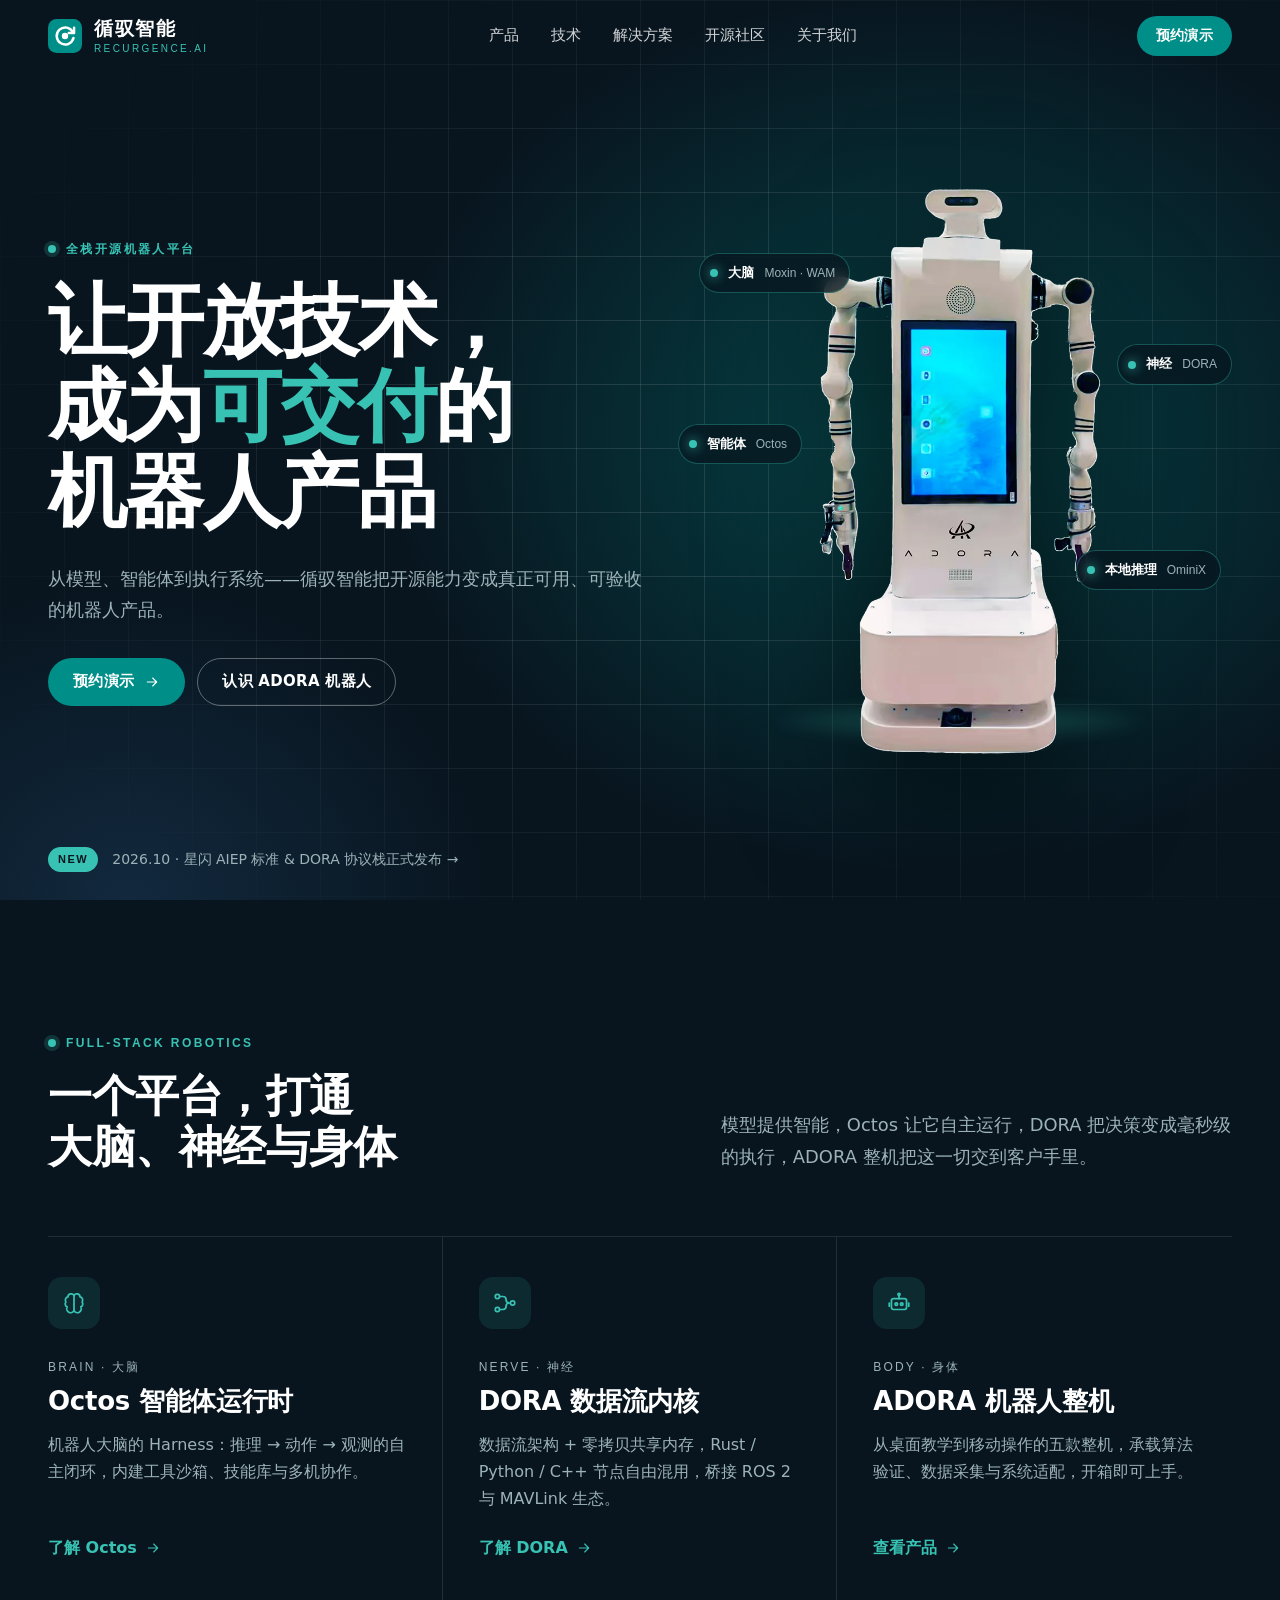
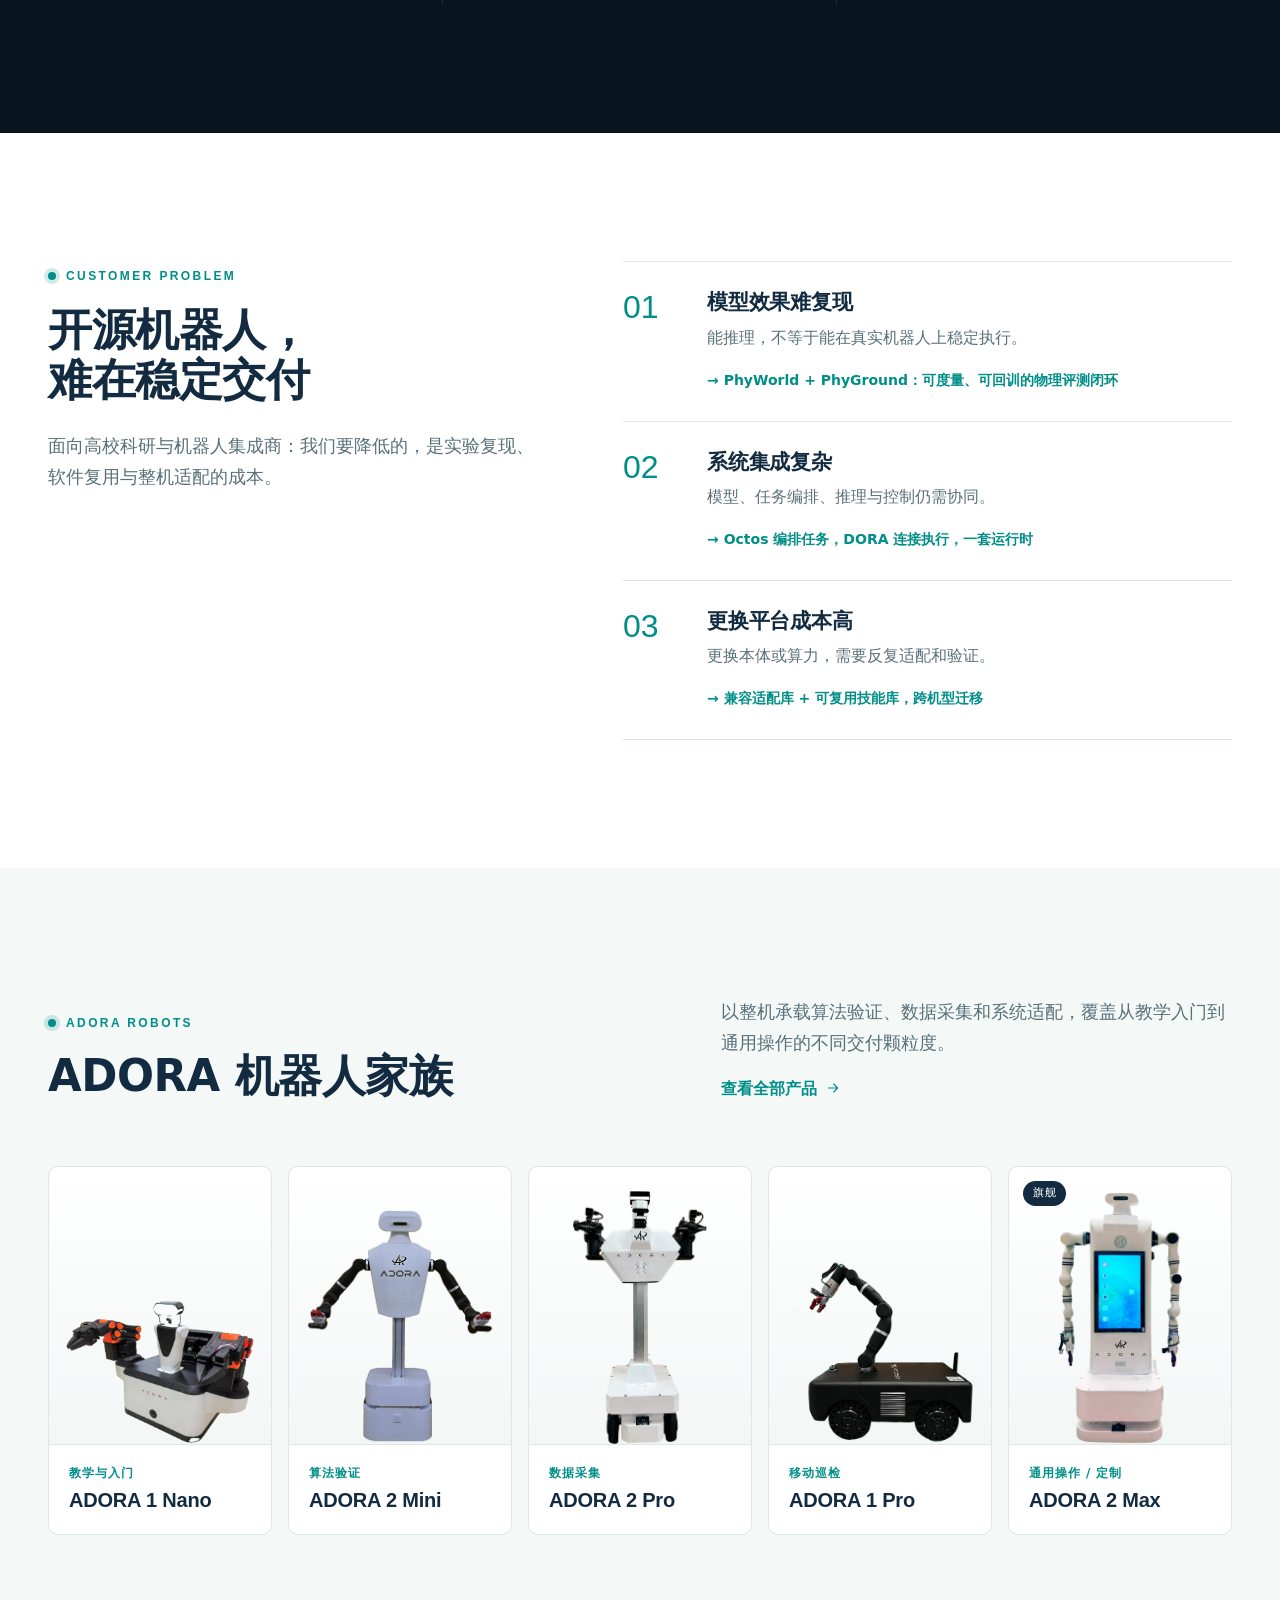
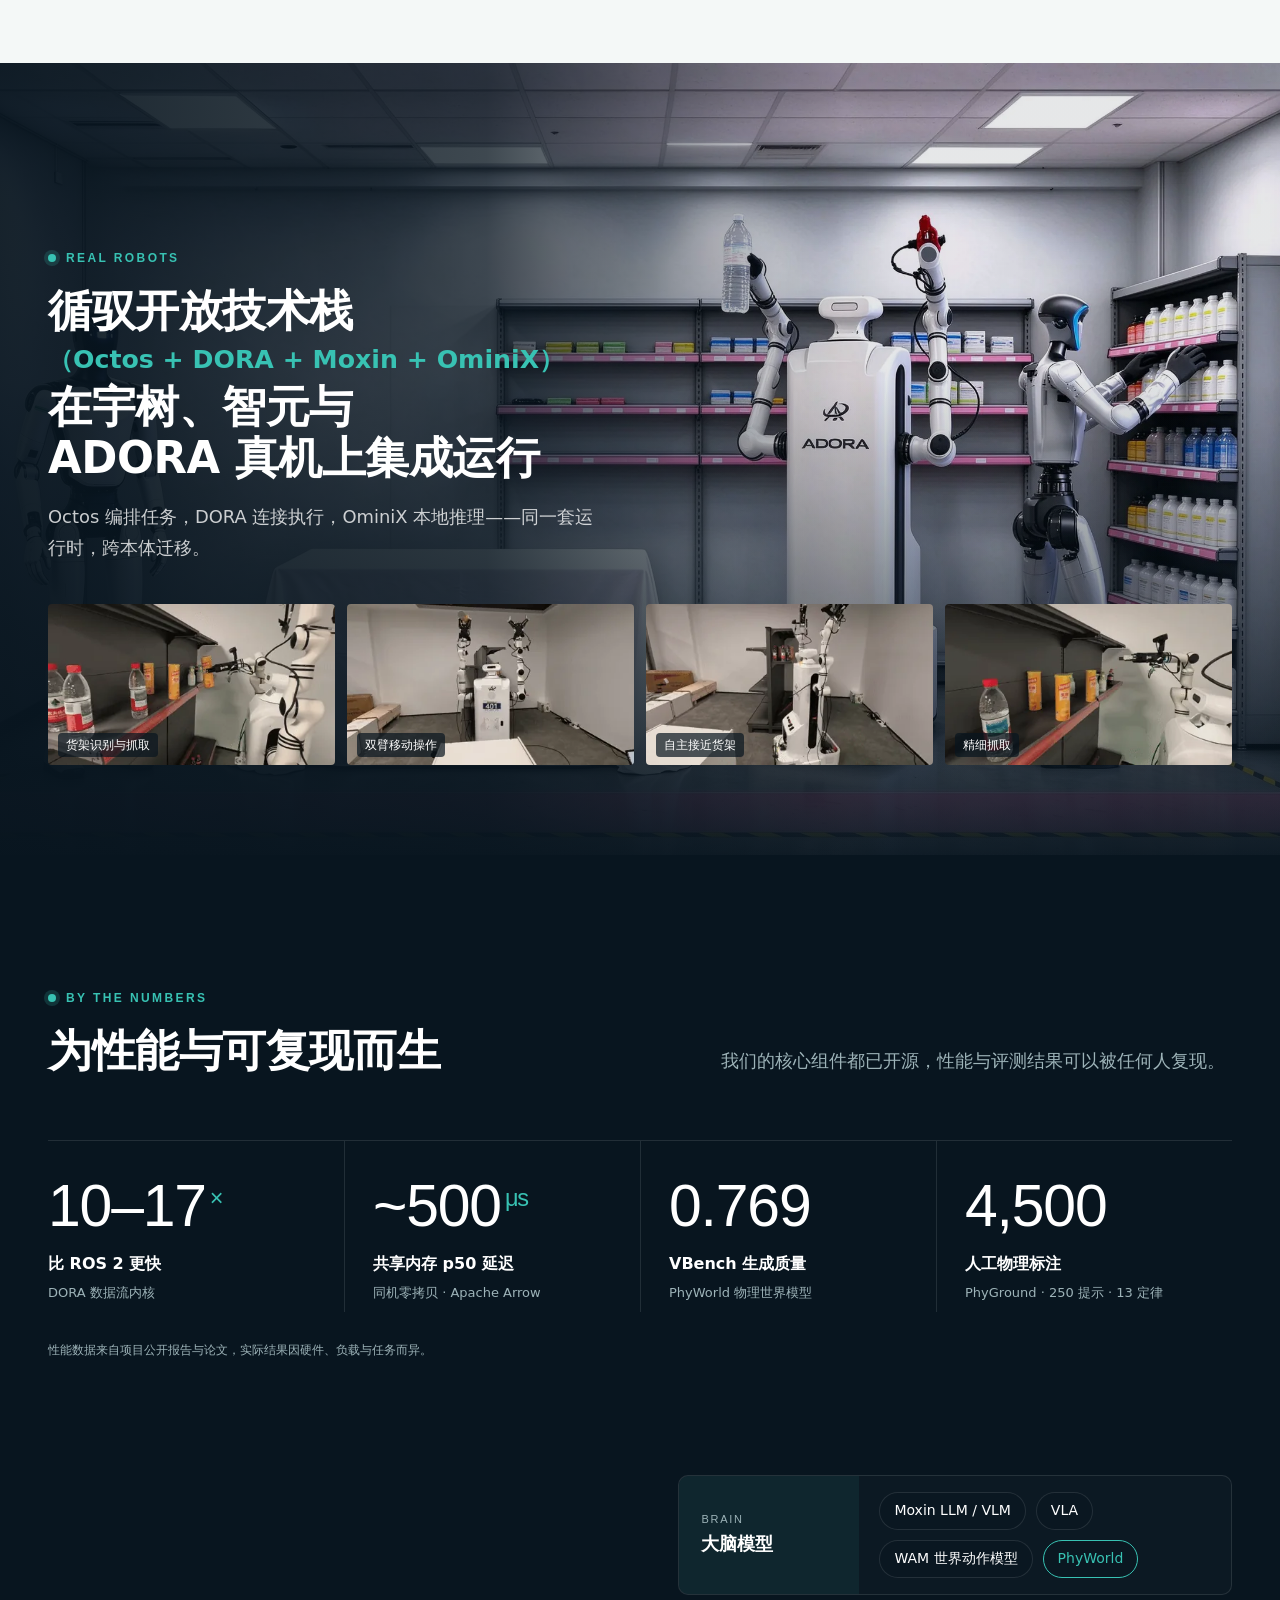
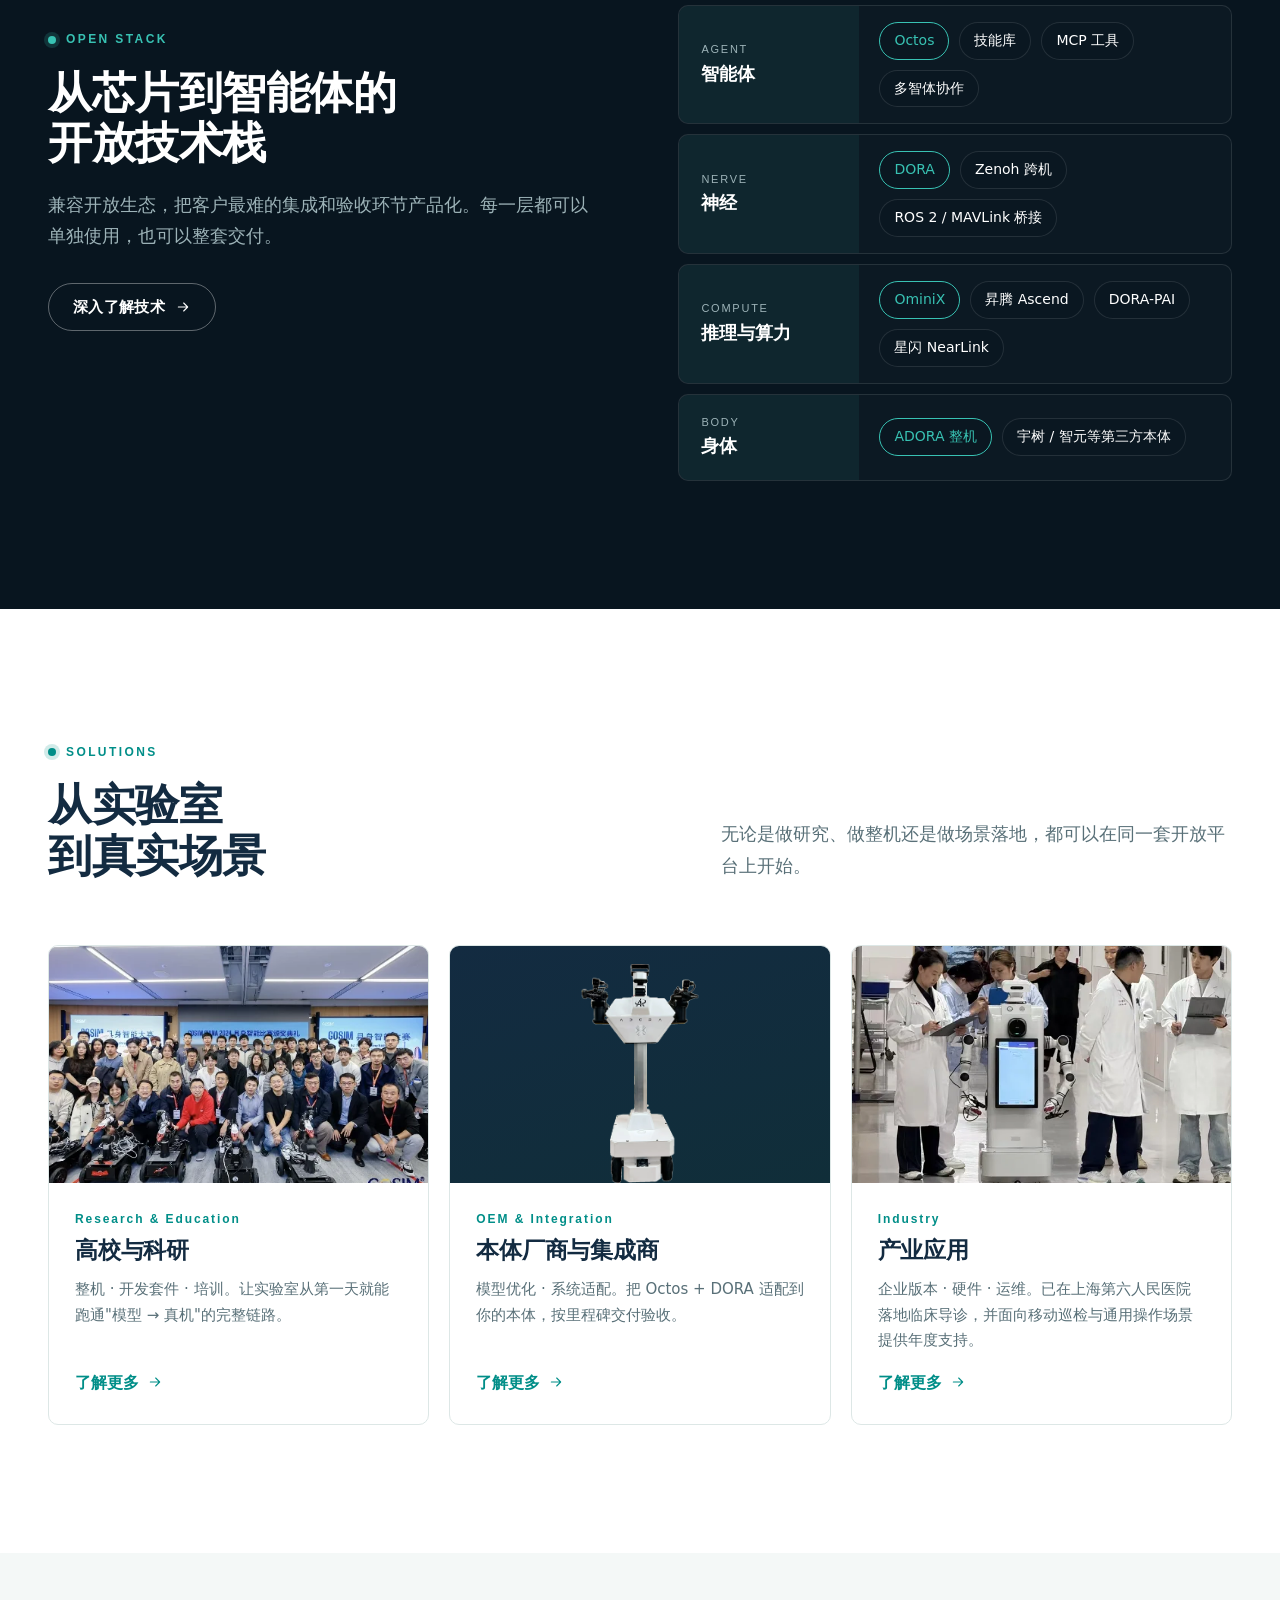
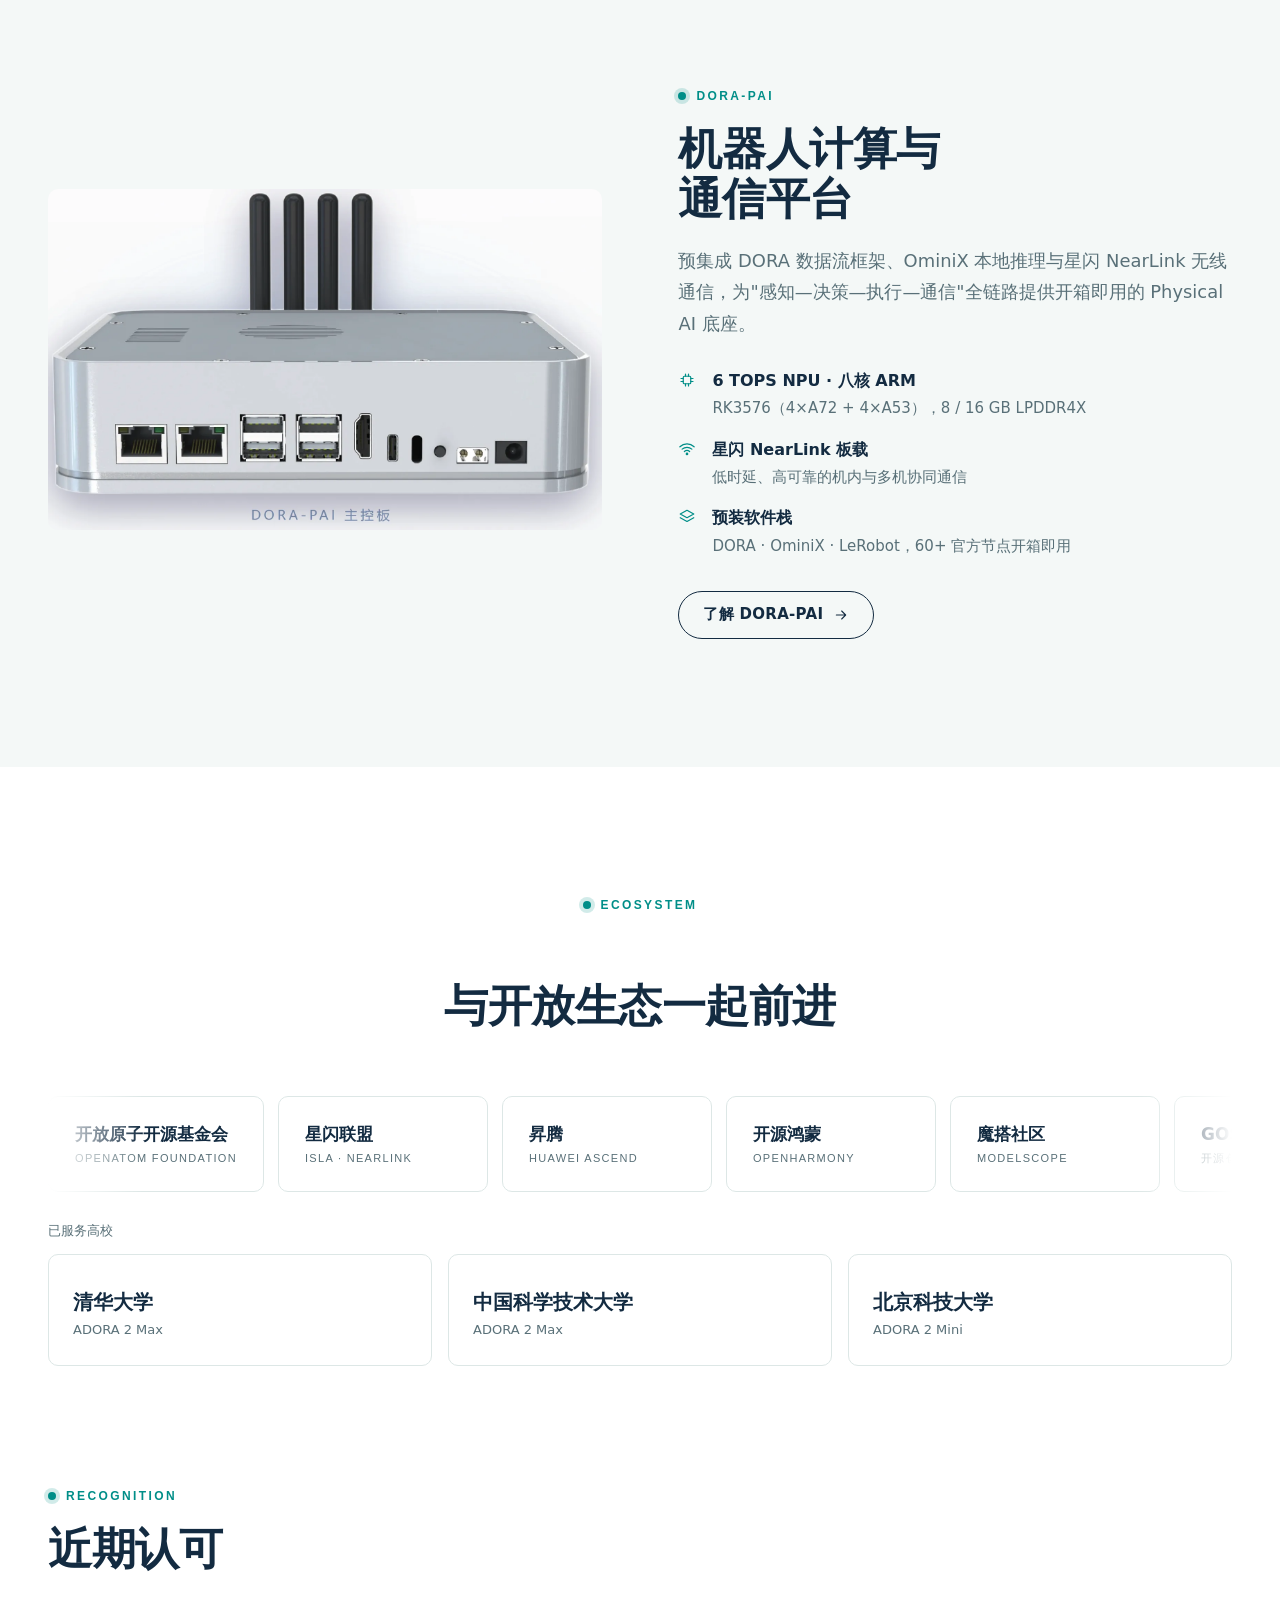
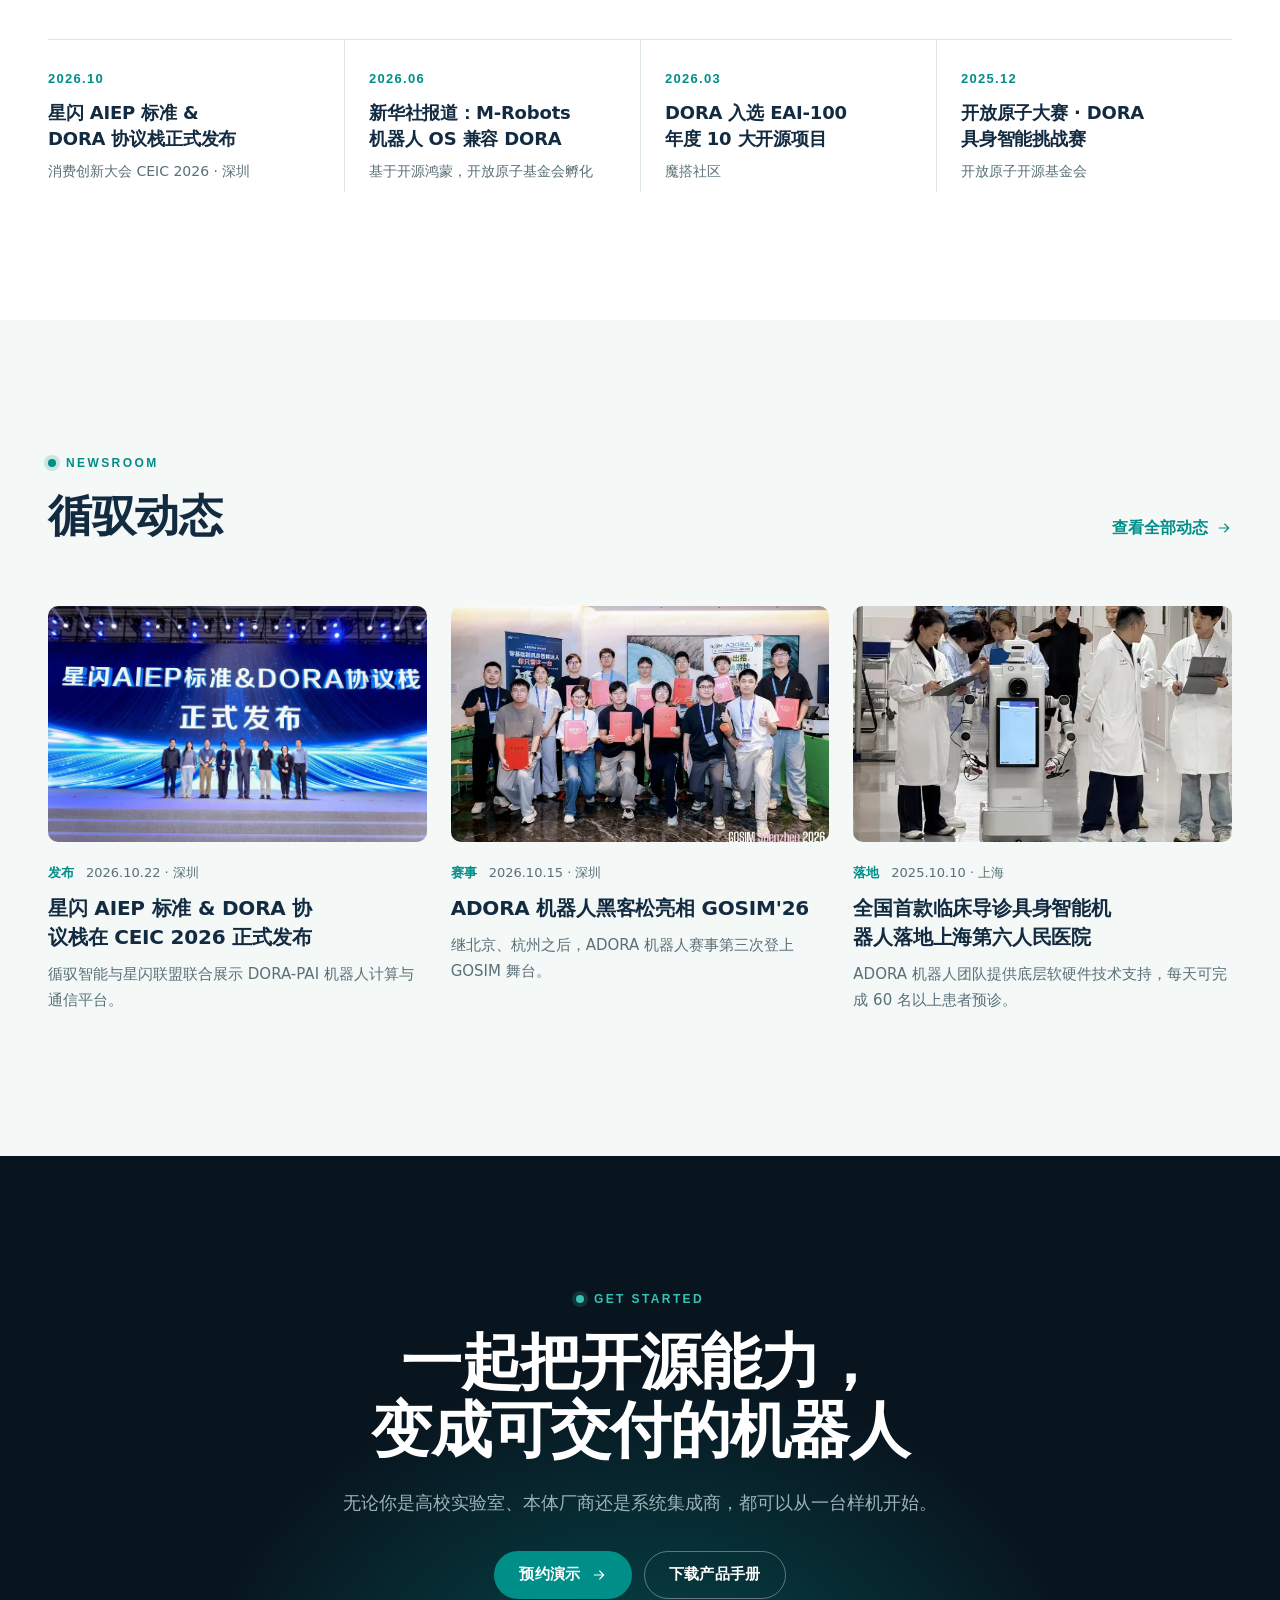
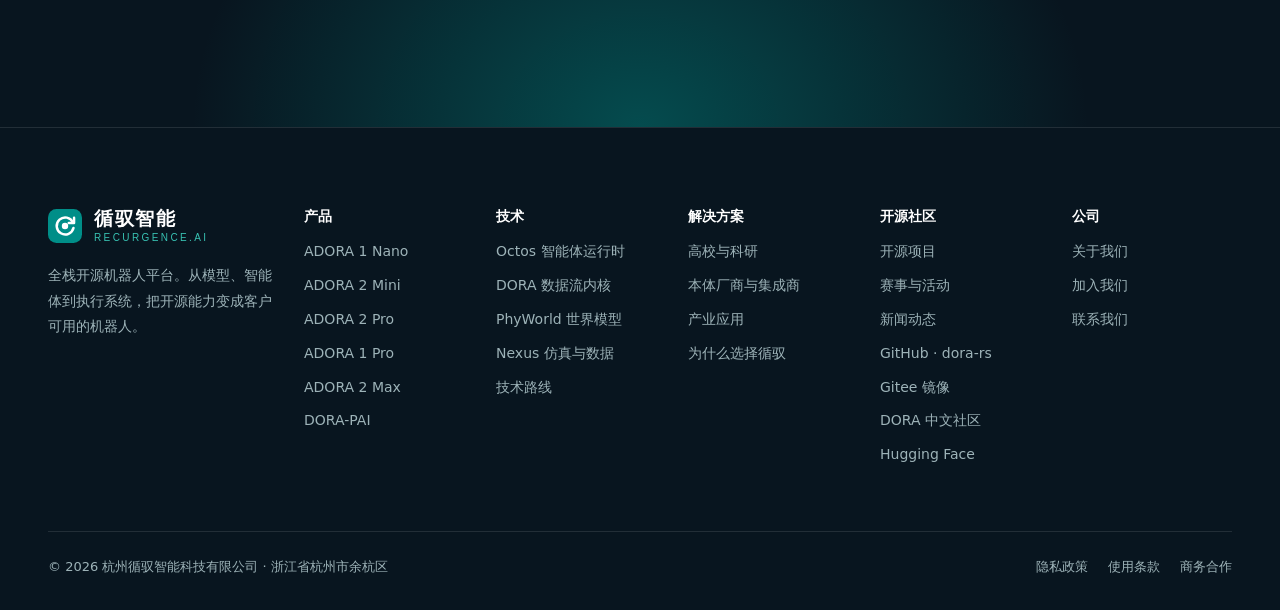
==== commit d1c4fbd9: "关于我们：撤下团队板块 Co-Authored-By: Claude Opus 5.5 <noreply@anthropic.com>" ====
--- a/index.html
+++ b/index.html
@@ -389,7 +389,6 @@
       </ul></div>
       <div><h4>公司</h4><ul>
         <li><a href="about.html">关于我们</a></li>
-        <li><a href="about.html#team">团队</a></li>
         <li><a href="about.html#careers">加入我们</a></li>
         <li><a href="contact.html">联系我们</a></li>
       </ul></div>
--- a/assets/css/site.css
+++ b/assets/css/site.css
@@ -593,16 +593,6 @@
 .oss-dark .oss-tile .t span, .oss-dark .oss-tile .go { color: var(--muted-dark); }
 
 /* ---------- 团队 ---------- */
-.team-grid { display: grid; grid-template-columns: repeat(12, 1fr); gap: 40px 20px; }
-.member { grid-column: span 3; }
-.member.lead-member { grid-column: span 4; }
-.member .photo { aspect-ratio: 4 / 5; border-radius: var(--radius-lg); overflow: hidden; background: var(--mist); }
-.member .photo img { width: 100%; height: 100%; object-fit: cover; filter: grayscale(1) contrast(1.05); transition: filter .5s var(--ease), transform .6s var(--ease); }
-.member:hover .photo img { filter: none; transform: scale(1.03); }
-.member h3 { font-size: 20px; margin-top: 18px; }
-.member .role { color: var(--teal); font-size: 14px; font-weight: 600; margin-top: 4px; }
-.member ul { list-style: none; margin: 12px 0 0; padding: 0; display: grid; gap: 4px; font-size: 14px; color: var(--muted); line-height: 1.6; }
-@media (max-width: 900px) { .team-grid { grid-template-columns: repeat(2, 1fr); gap: 32px 16px; } .member, .member.lead-member { grid-column: span 1; } }
 
 .values { display: grid; grid-template-columns: repeat(3, 1fr); gap: 0; border-top: 1px solid var(--line-dark); }
 .value { padding: 36px 32px 0 0; }
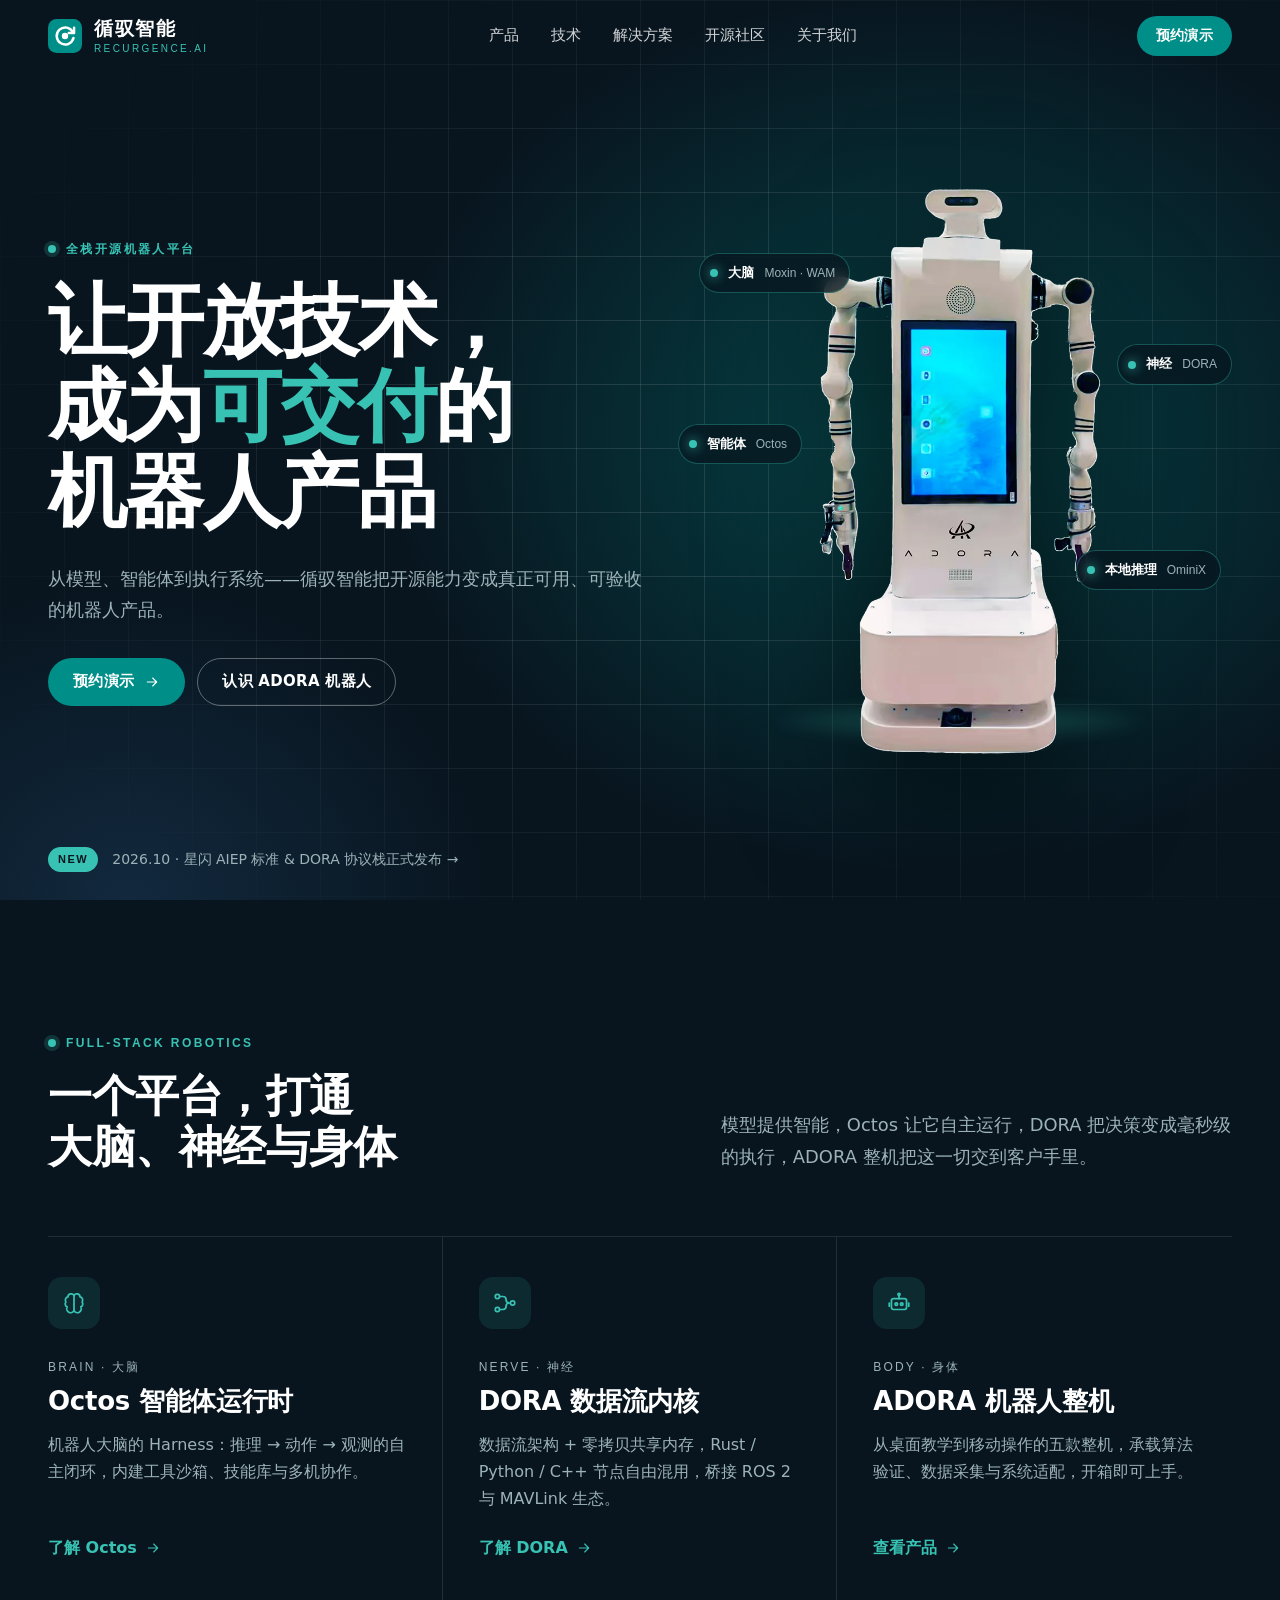
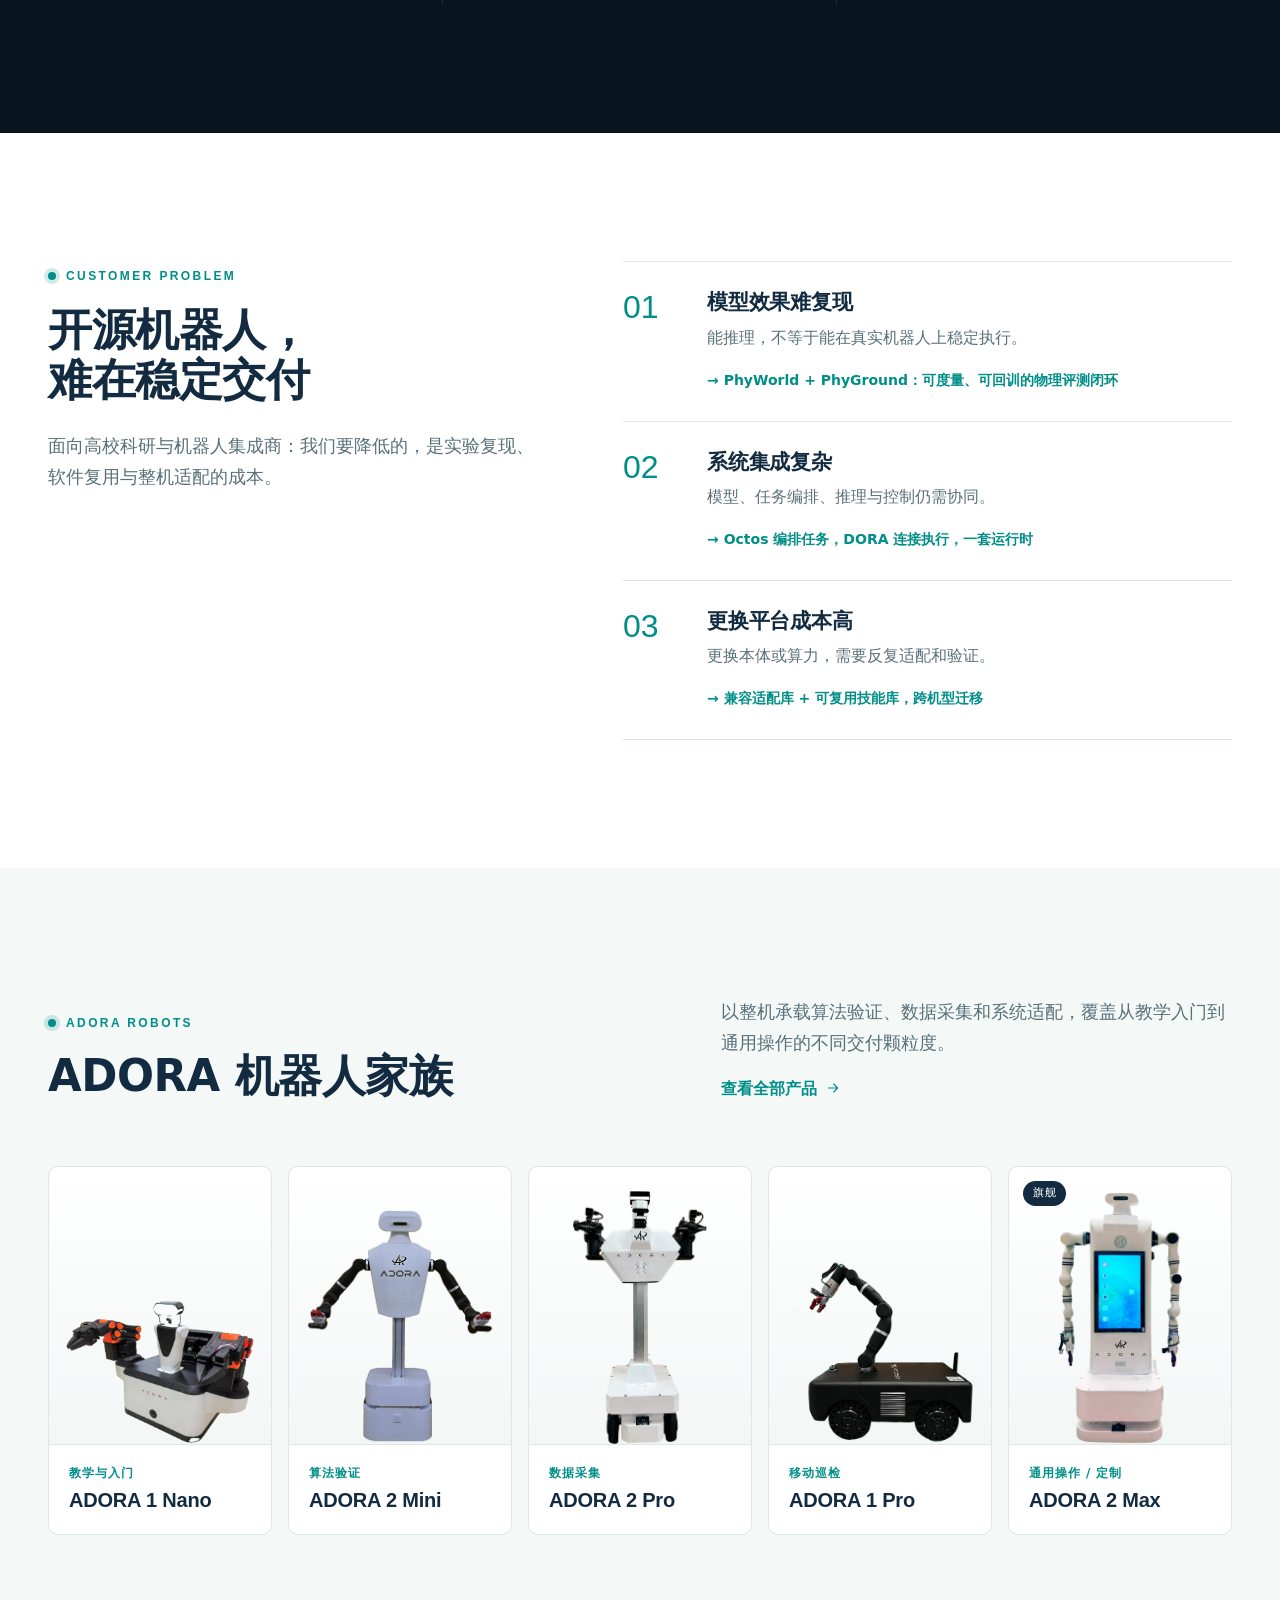
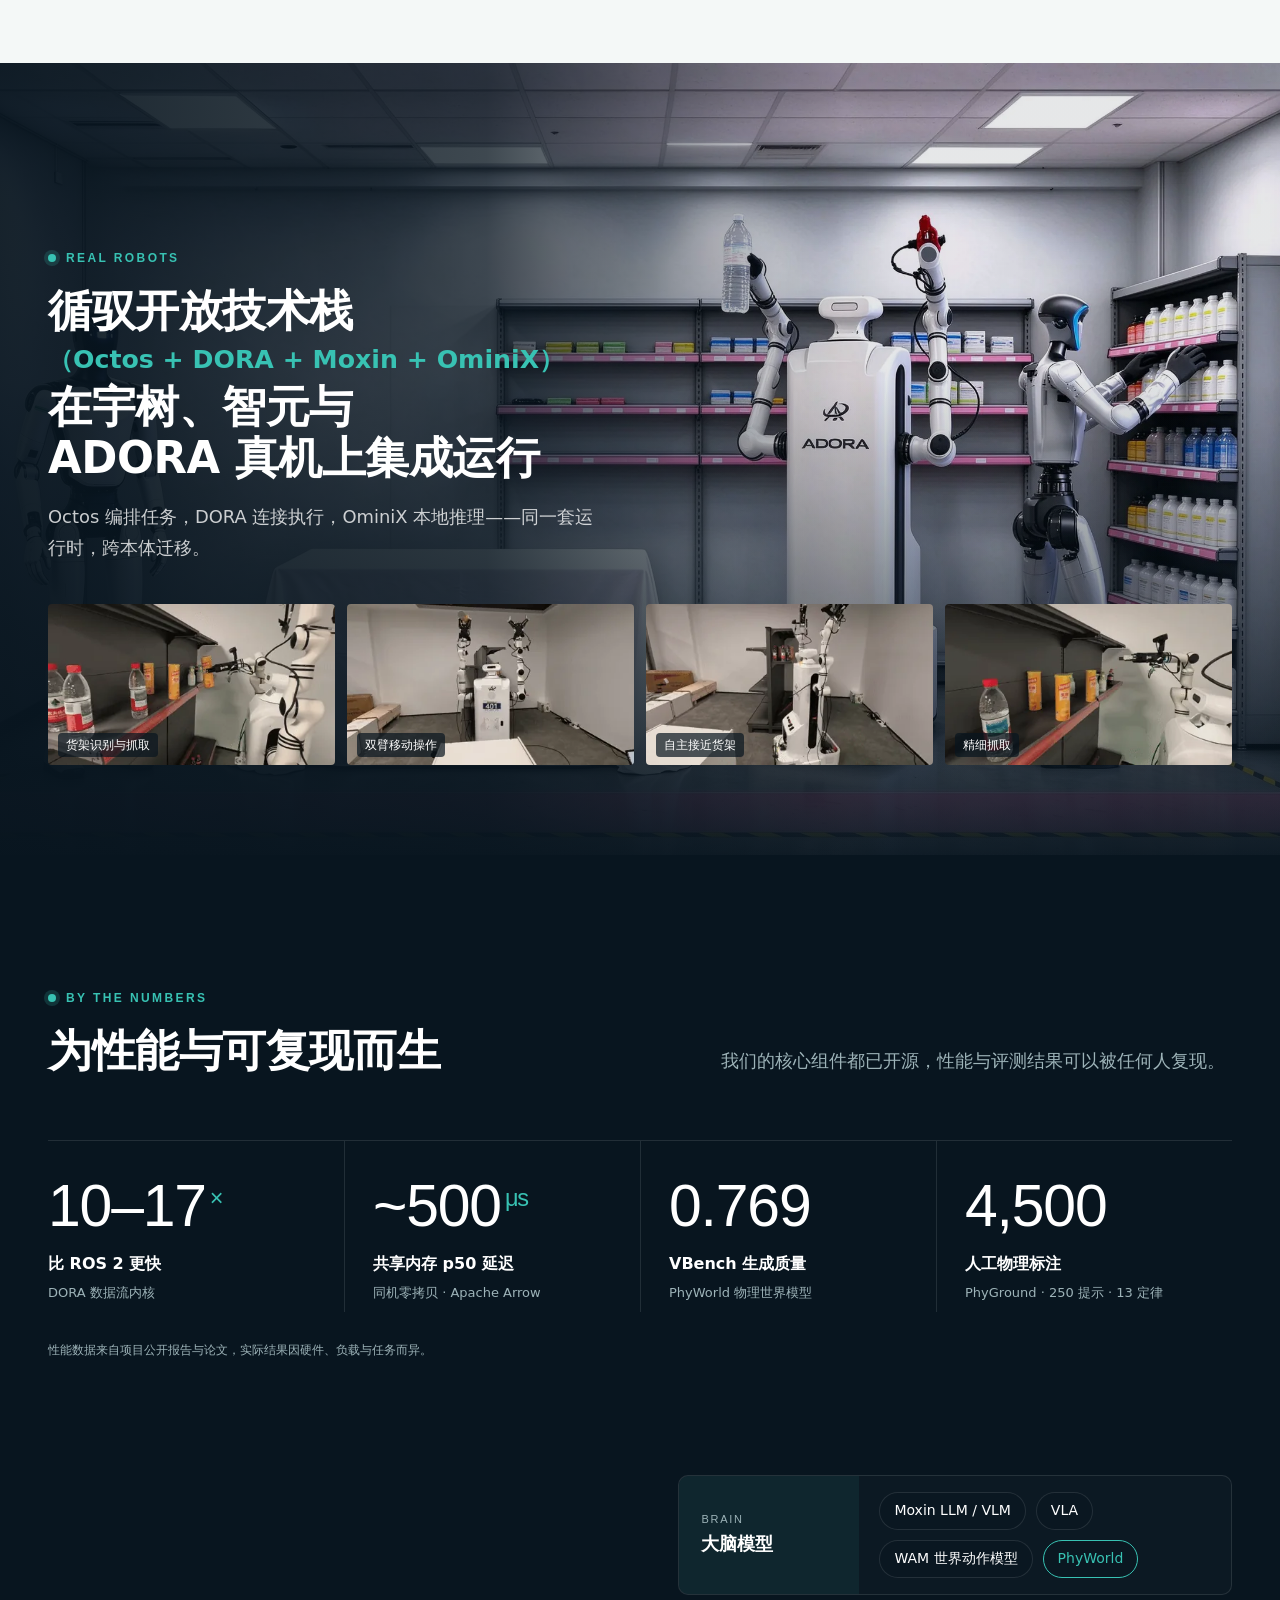
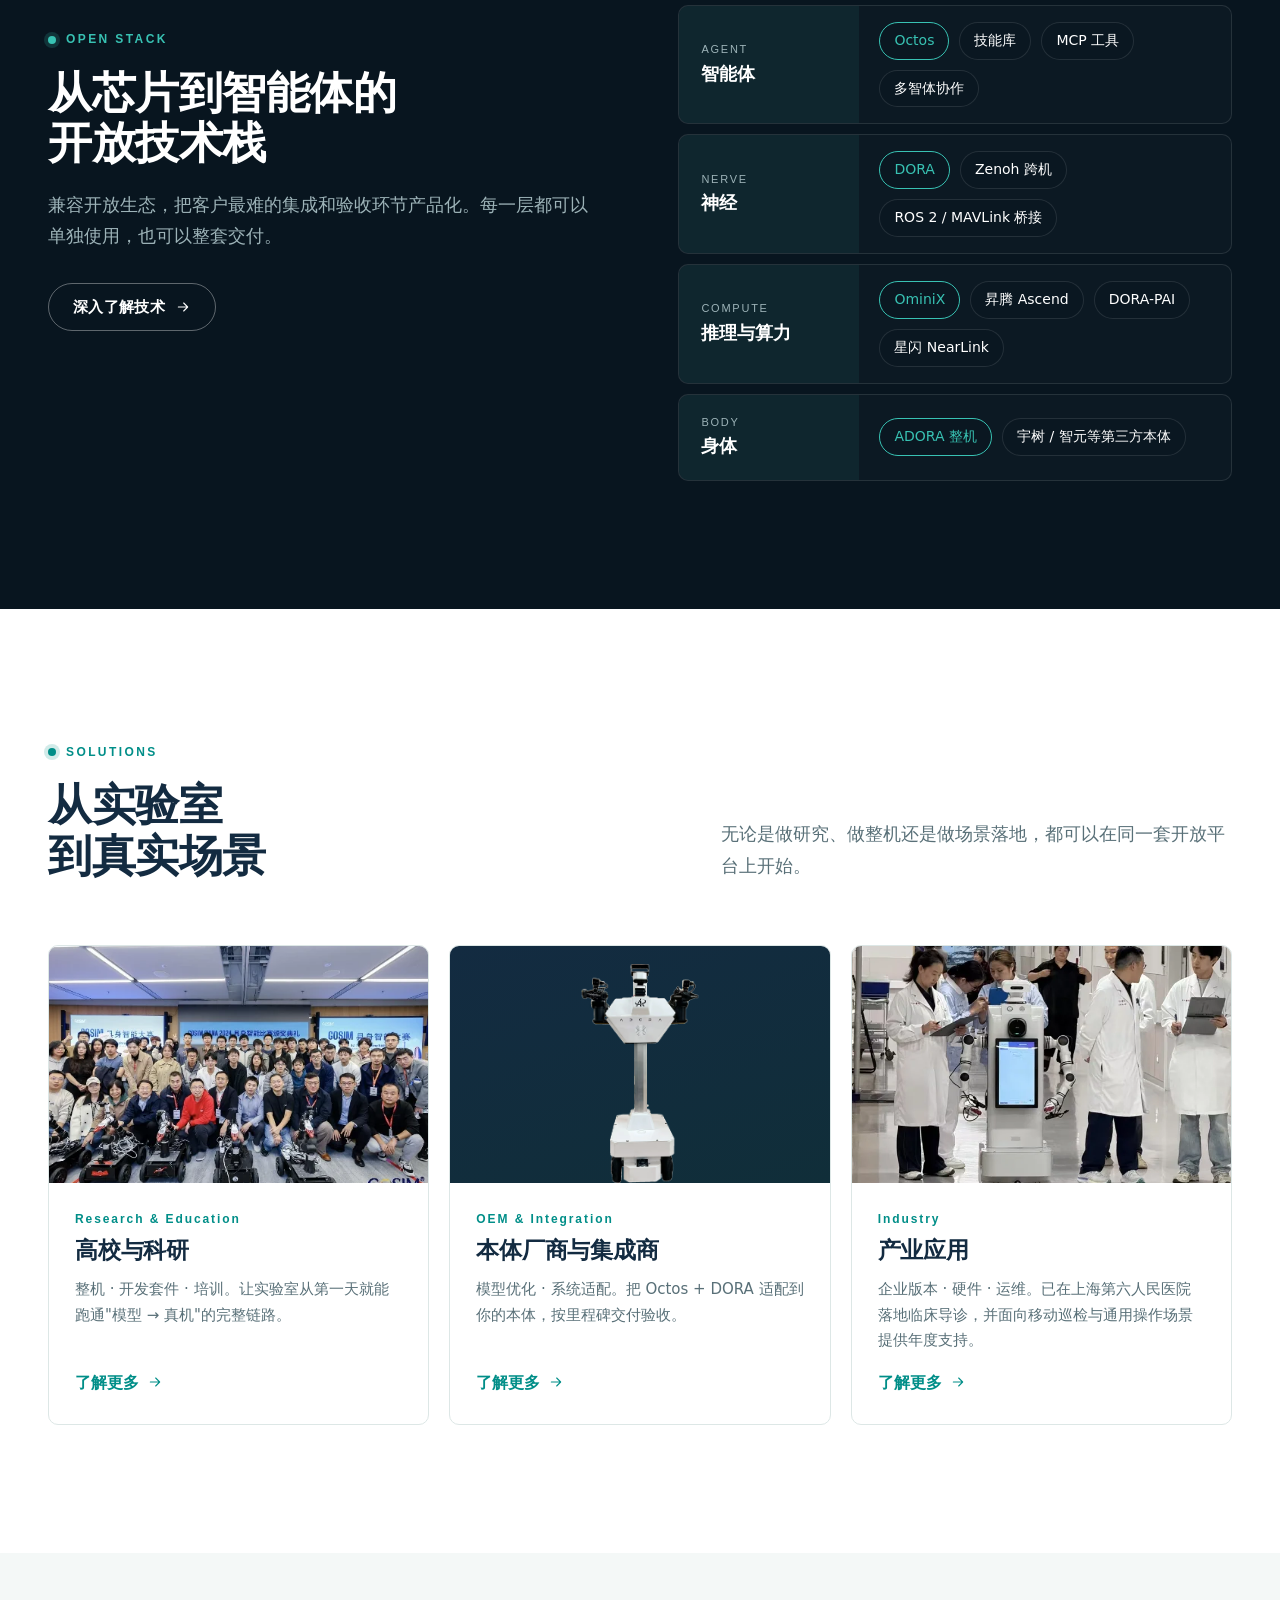
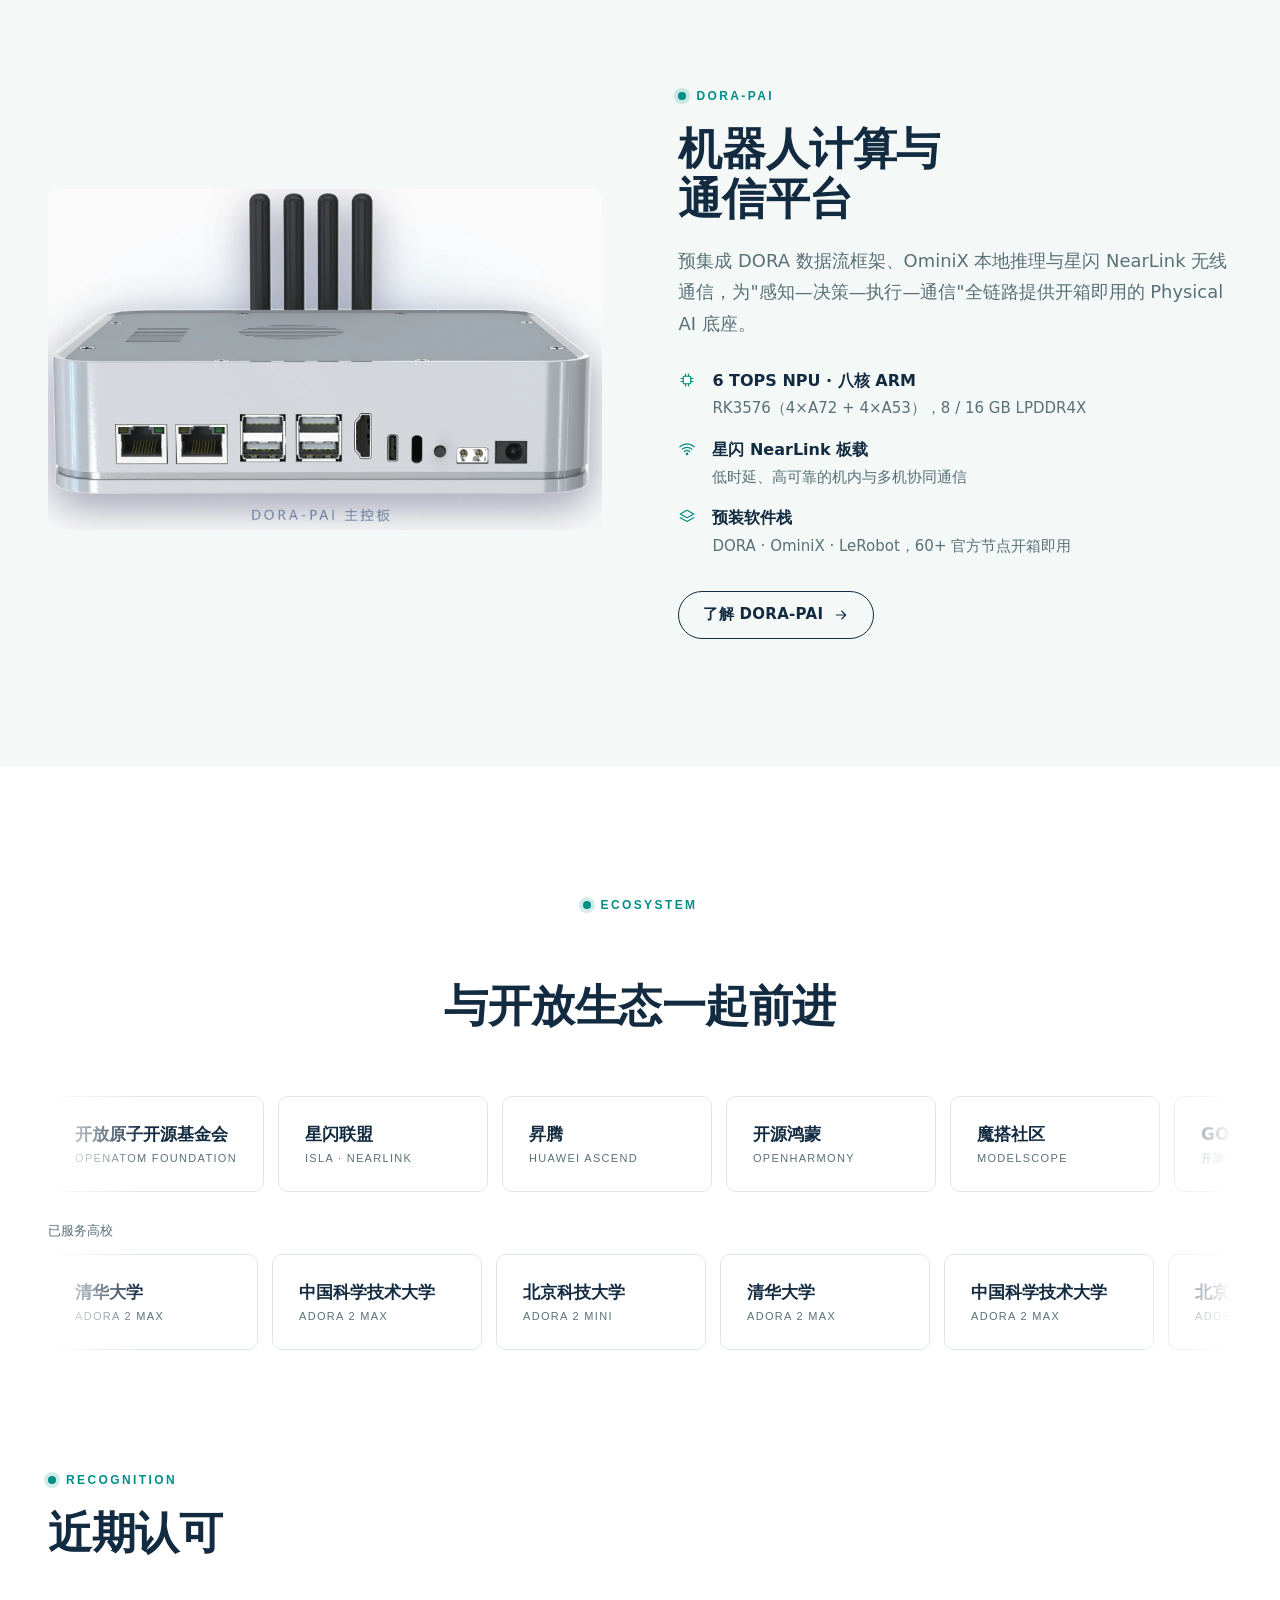
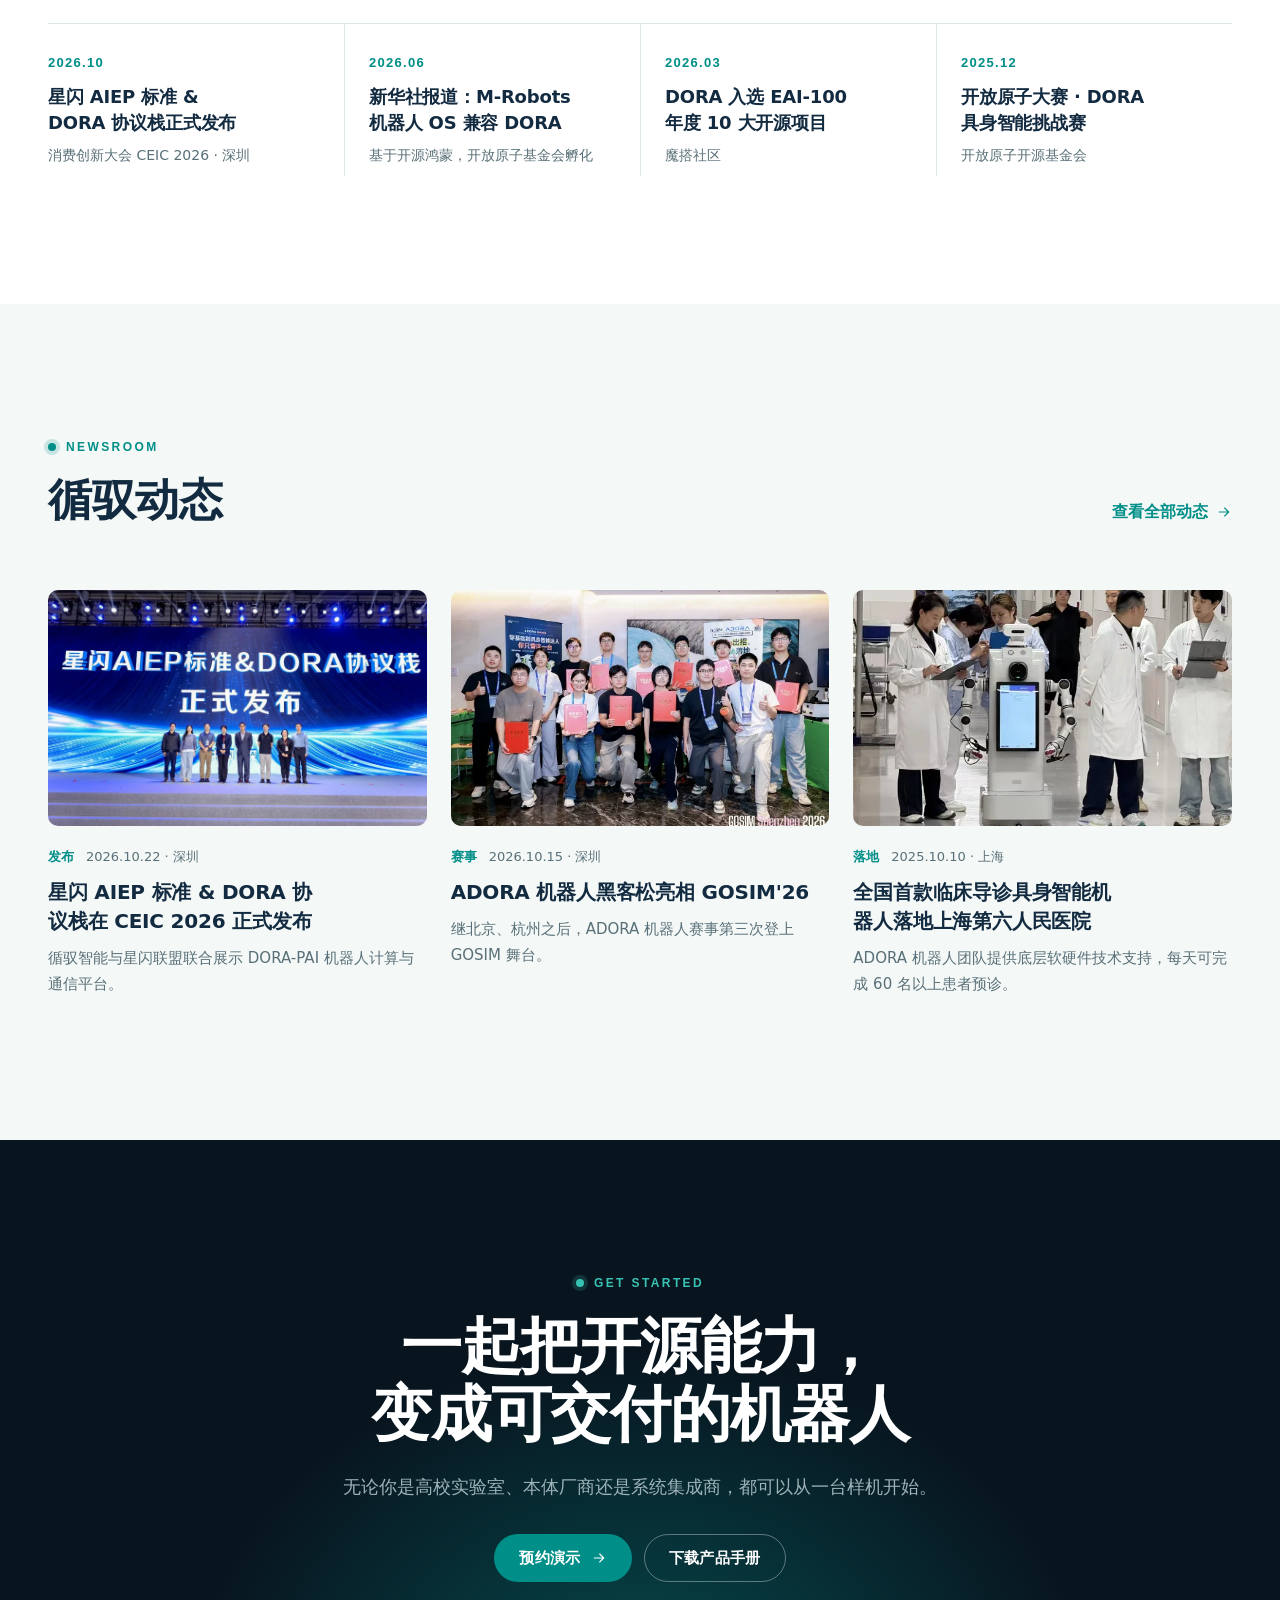
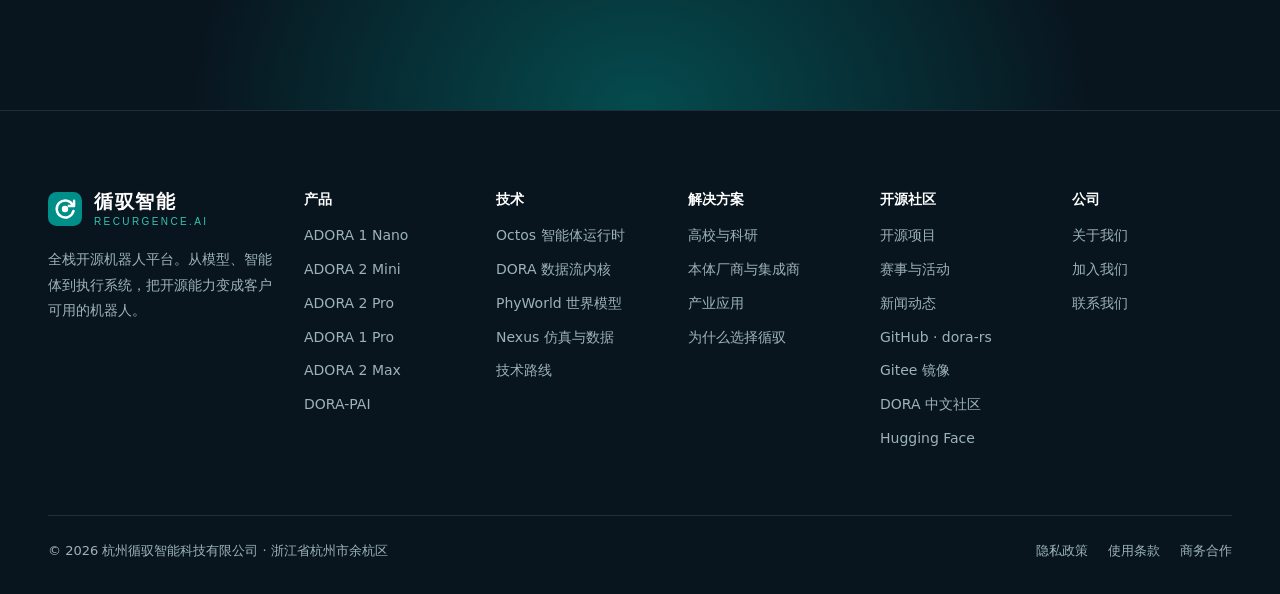
==== commit 637e9b8c: "首页：已服务高校改为从左往右的走马灯 Co-Authored-By: Claude Opus 5.5 <noreply@anthropic.com>" ====
--- a/index.html
+++ b/index.html
@@ -280,10 +280,12 @@
       </div>
     </div>
     <div class="logo-group-label reveal">已服务高校</div>
-    <div class="facts reveal-stagger">
-      <div class="fact"><div class="v">清华大学</div><div class="k">ADORA 2 Max</div></div>
-      <div class="fact"><div class="v">中国科学技术大学</div><div class="k">ADORA 2 Max</div></div>
-      <div class="fact"><div class="v">北京科技大学</div><div class="k">ADORA 2 Mini</div></div>
+    <div class="marquee reverse reveal">
+      <div class="marquee-track">
+        <div class="logo-tile"><b>清华大学</b><span>ADORA 2 Max</span></div>
+        <div class="logo-tile"><b>中国科学技术大学</b><span>ADORA 2 Max</span></div>
+        <div class="logo-tile"><b>北京科技大学</b><span>ADORA 2 Mini</span></div>
+      </div>
     </div>
     
 
--- a/assets/css/site.css
+++ b/assets/css/site.css
@@ -227,6 +227,9 @@
 .page-hero .anchors { display: flex; flex-wrap: wrap; gap: 8px; margin-top: 40px; }
 .page-hero .anchors a { padding: 8px 16px; border: 1px solid var(--line-dark); border-radius: 999px; font-size: 14px; color: var(--muted-dark); transition: border-color .2s, color .2s; }
 .page-hero .anchors a:hover { border-color: var(--mint); color: var(--white); }
+/* 深色首屏后紧跟深色板块：去掉重复留白，用一条细线分隔 */
+.page-hero.dark + .section.dark { padding-top: 0; }
+.page-hero.dark + .section.dark > .wrap::before { content: ""; display: block; border-top: 1px solid var(--line-dark); margin-bottom: clamp(48px, 6vw, 80px); }
 
 /* ---------- 三支柱（大脑/神经/身体） ---------- */
 .pillars { display: grid; grid-template-columns: repeat(3, 1fr); border-top: 1px solid var(--line-dark); }
@@ -383,8 +386,10 @@
 
 /* ---------- 生态条 ---------- */
 .marquee { position: relative; overflow: hidden; mask-image: linear-gradient(90deg, transparent, #000 8%, #000 92%, transparent); -webkit-mask-image: linear-gradient(90deg, transparent, #000 8%, #000 92%, transparent); }
-.marquee-track { display: flex; gap: 14px; width: max-content; animation: marquee 48s linear infinite; }
+.marquee-track { display: flex; width: max-content; animation: marquee 48s linear infinite; }
+.marquee-track > * { margin-right: 14px; }  /* 用外边距而不是 gap，复制后 -50% 才能无缝 */
 .marquee:hover .marquee-track { animation-play-state: paused; }
+.marquee.reverse .marquee-track { animation-direction: reverse; }  /* 从左往右 */
 @keyframes marquee { to { transform: translateX(-50%); } }
 .logo-tile { display: flex; flex-direction: column; justify-content: center; min-width: 210px; height: 96px; padding: 0 26px; border: 1px solid var(--line); border-radius: var(--radius-lg); background: var(--white); }
 .logo-tile b { font-size: 17px; color: var(--navy); white-space: nowrap; }
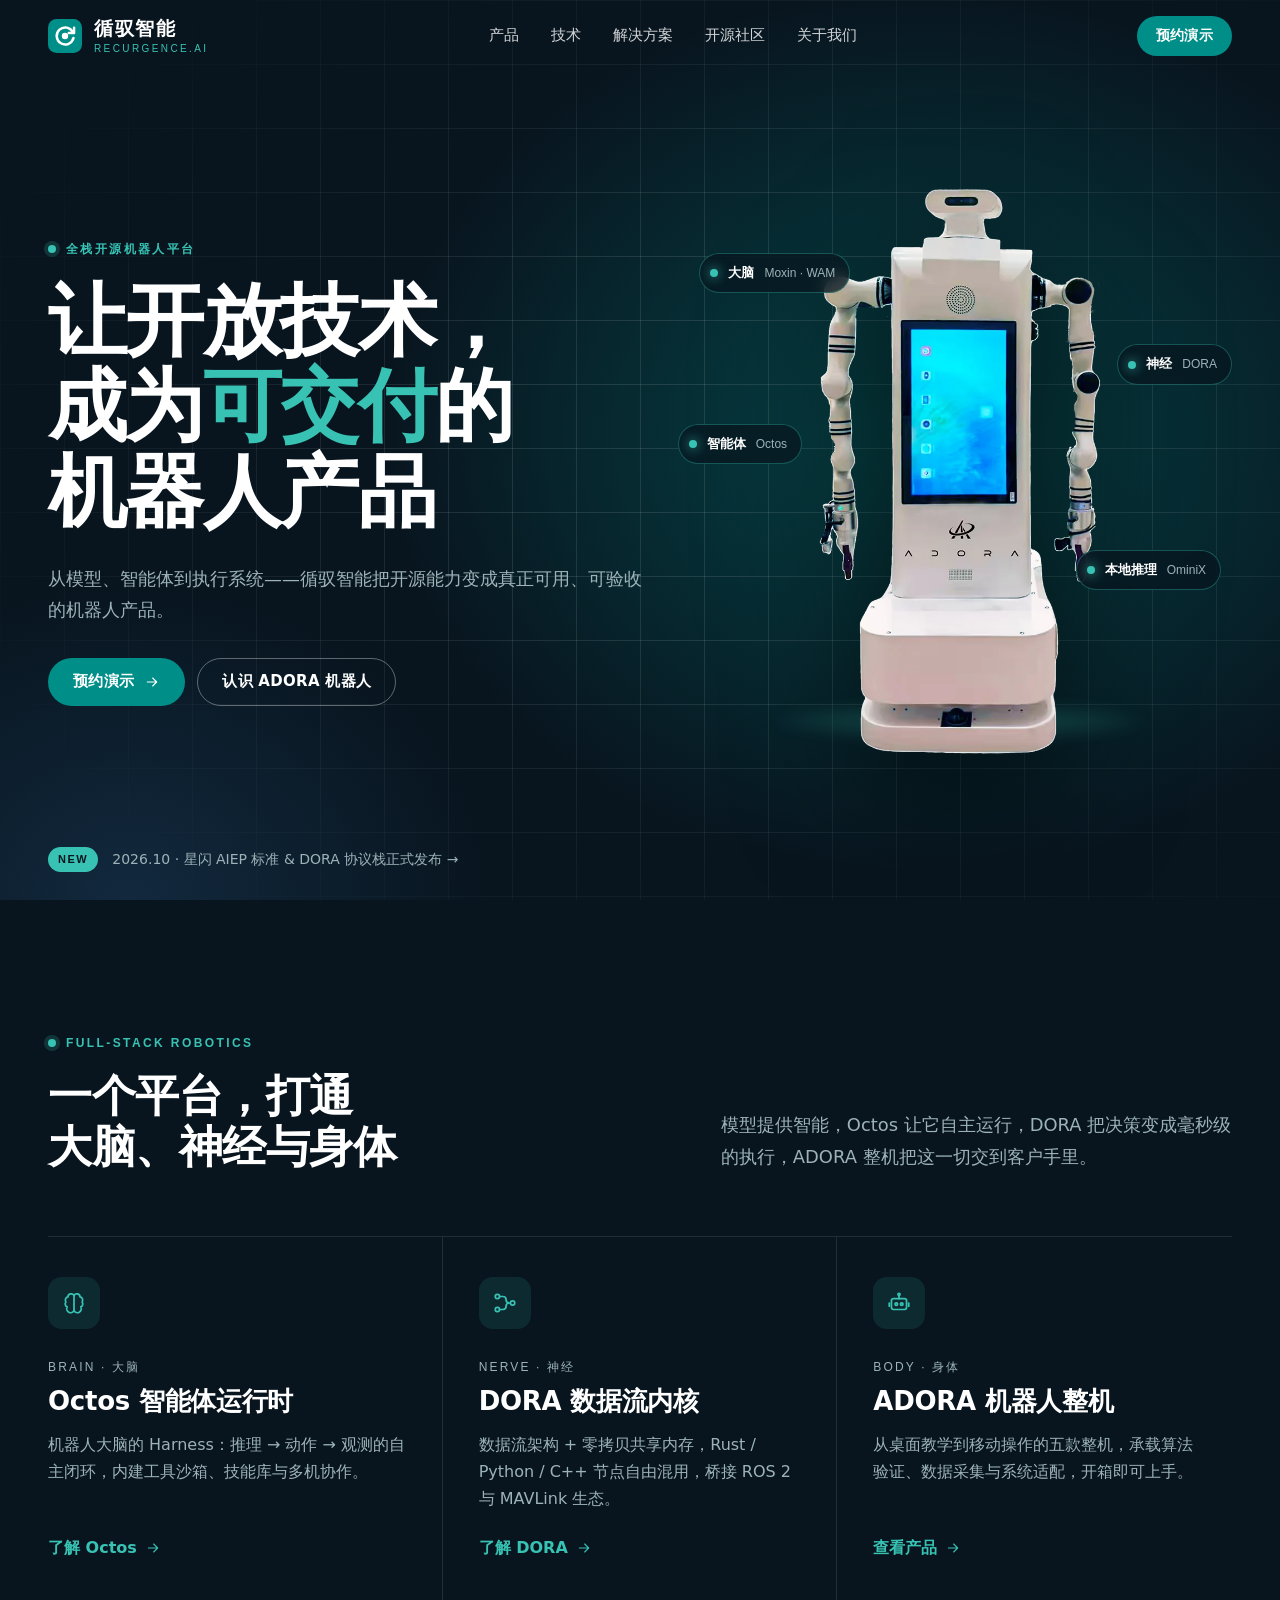
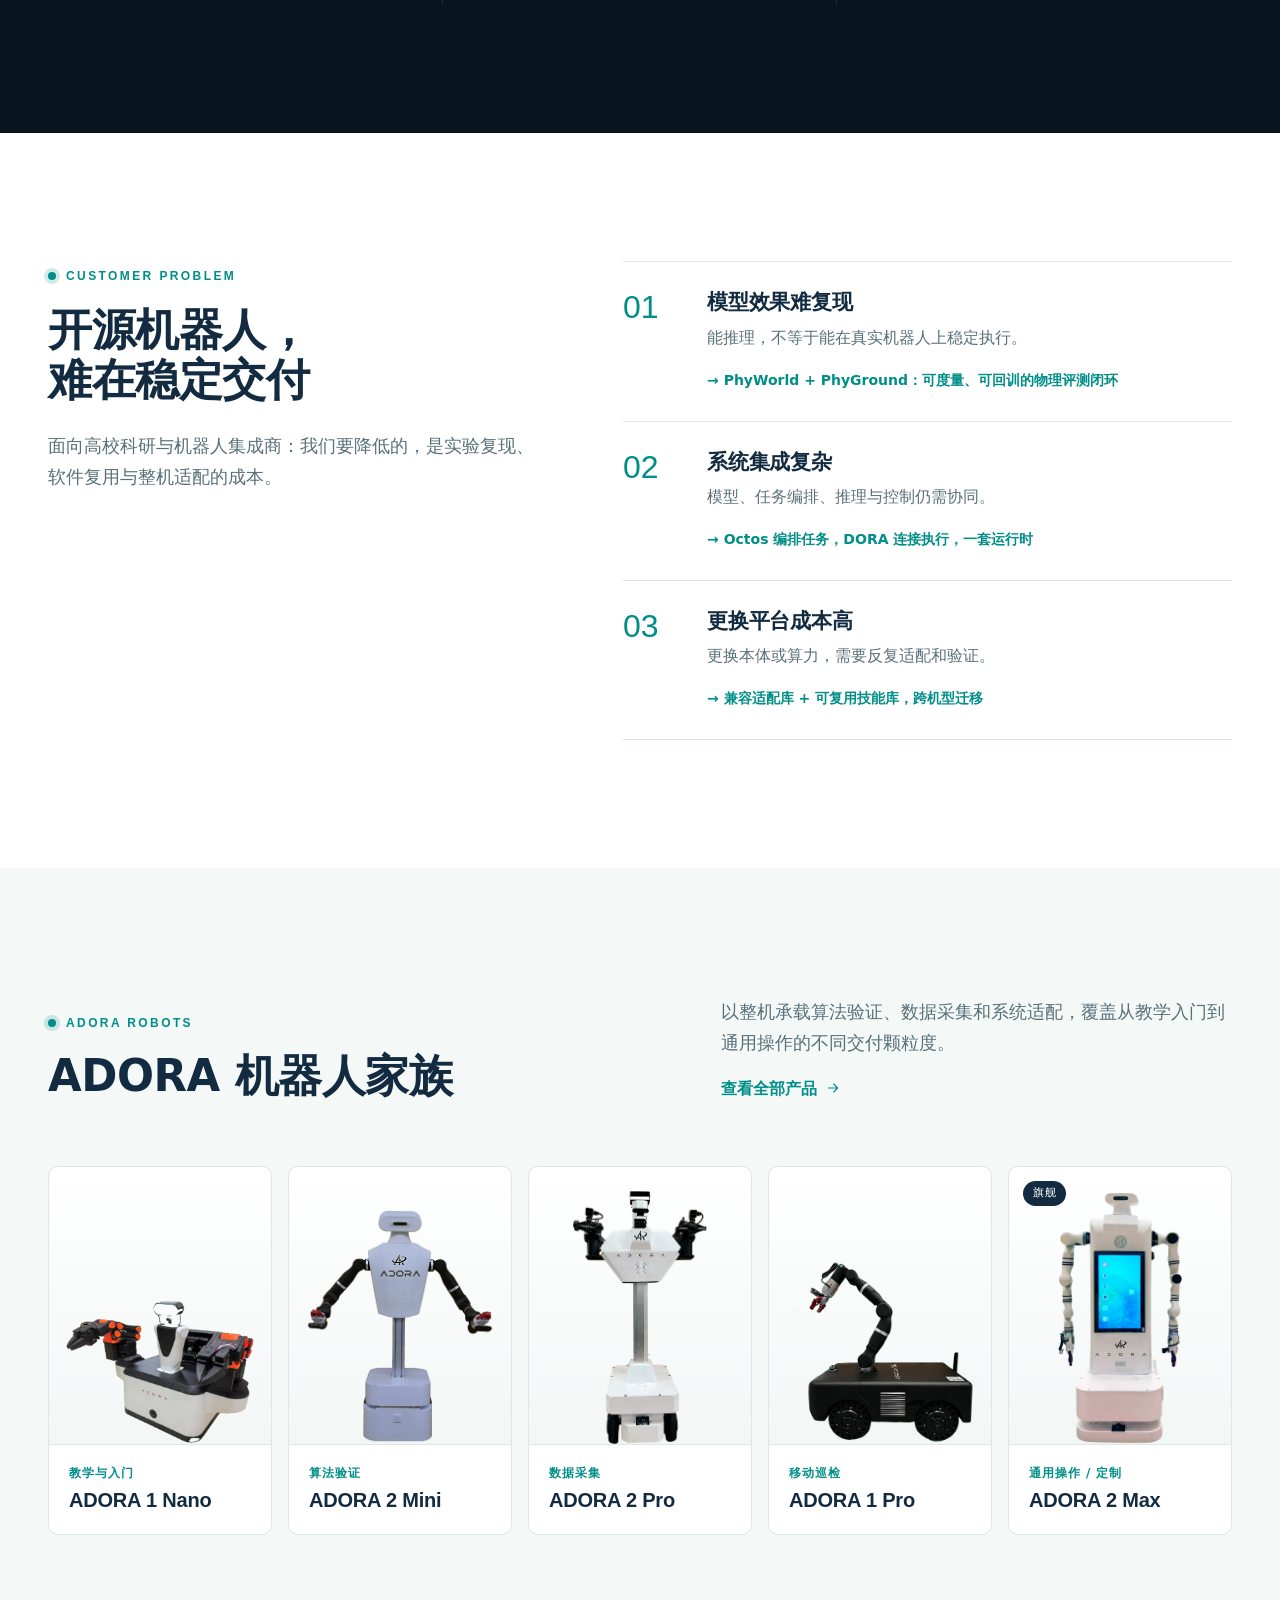
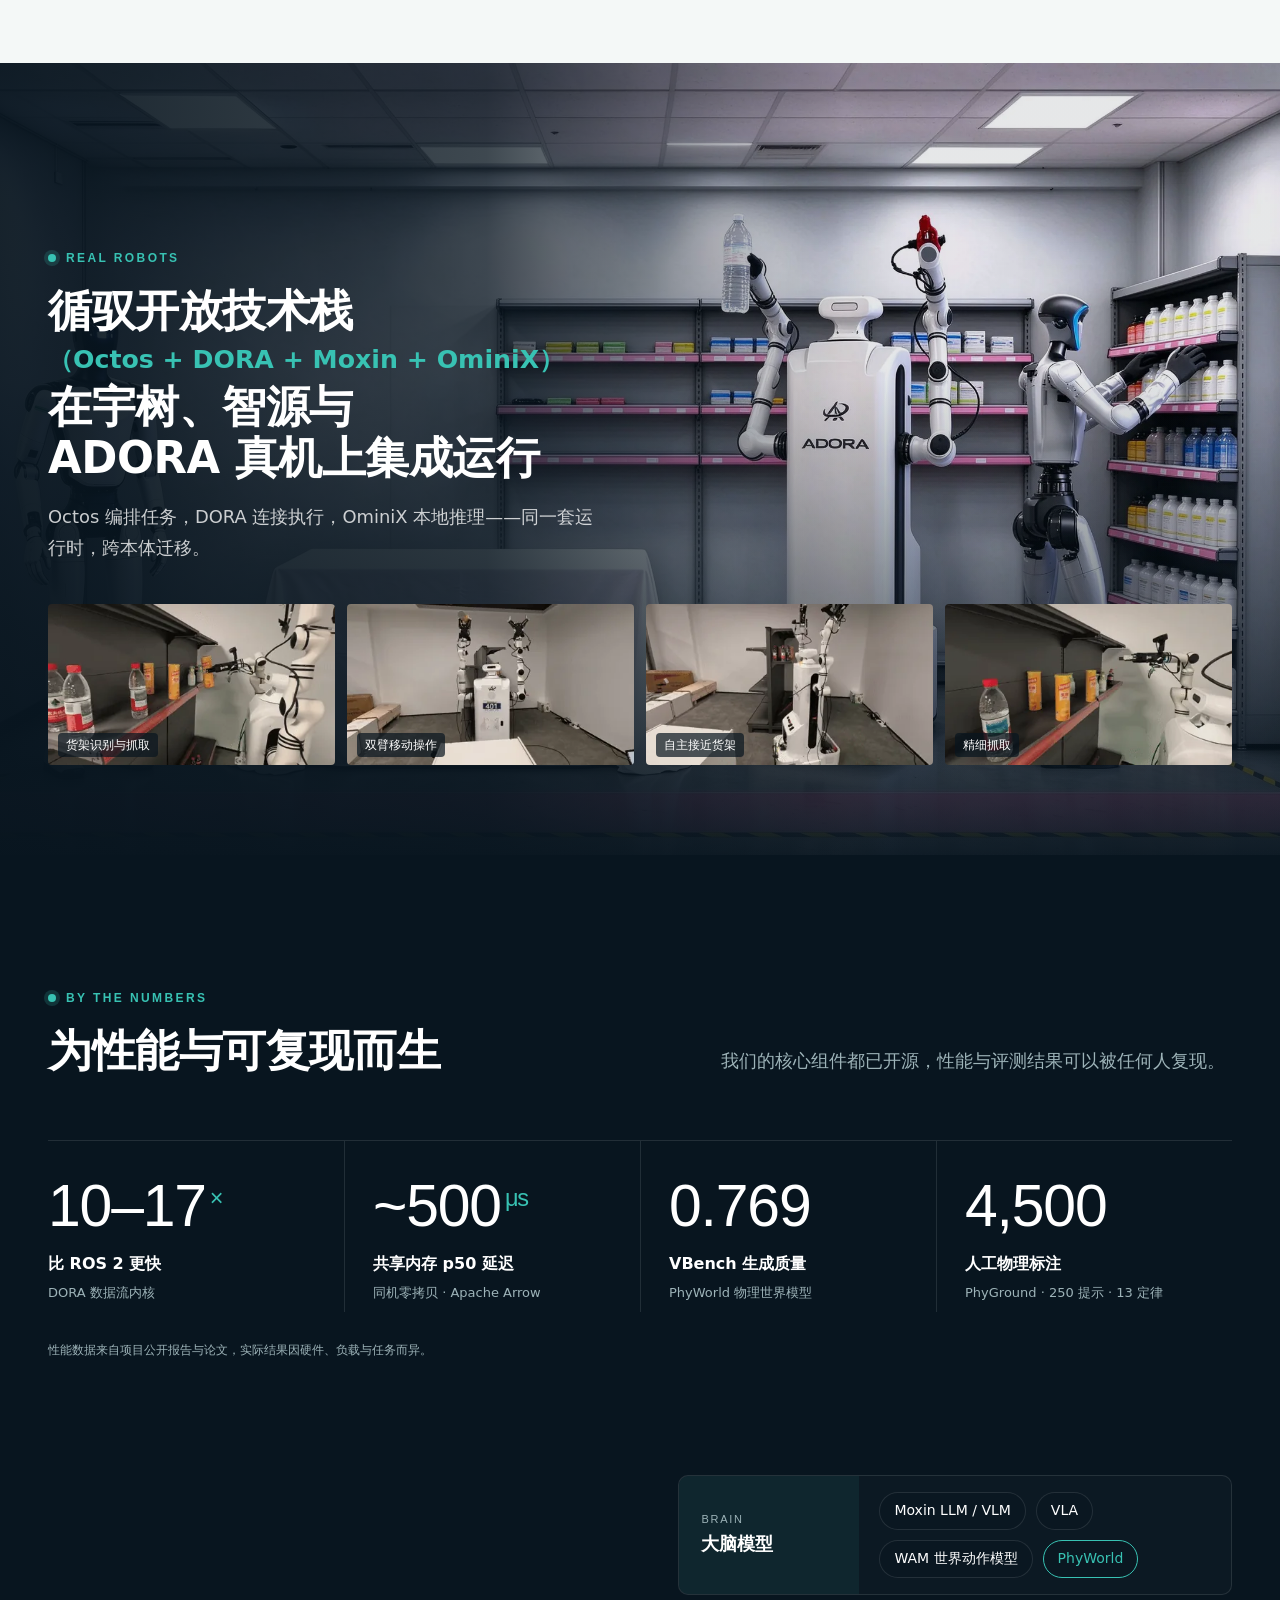
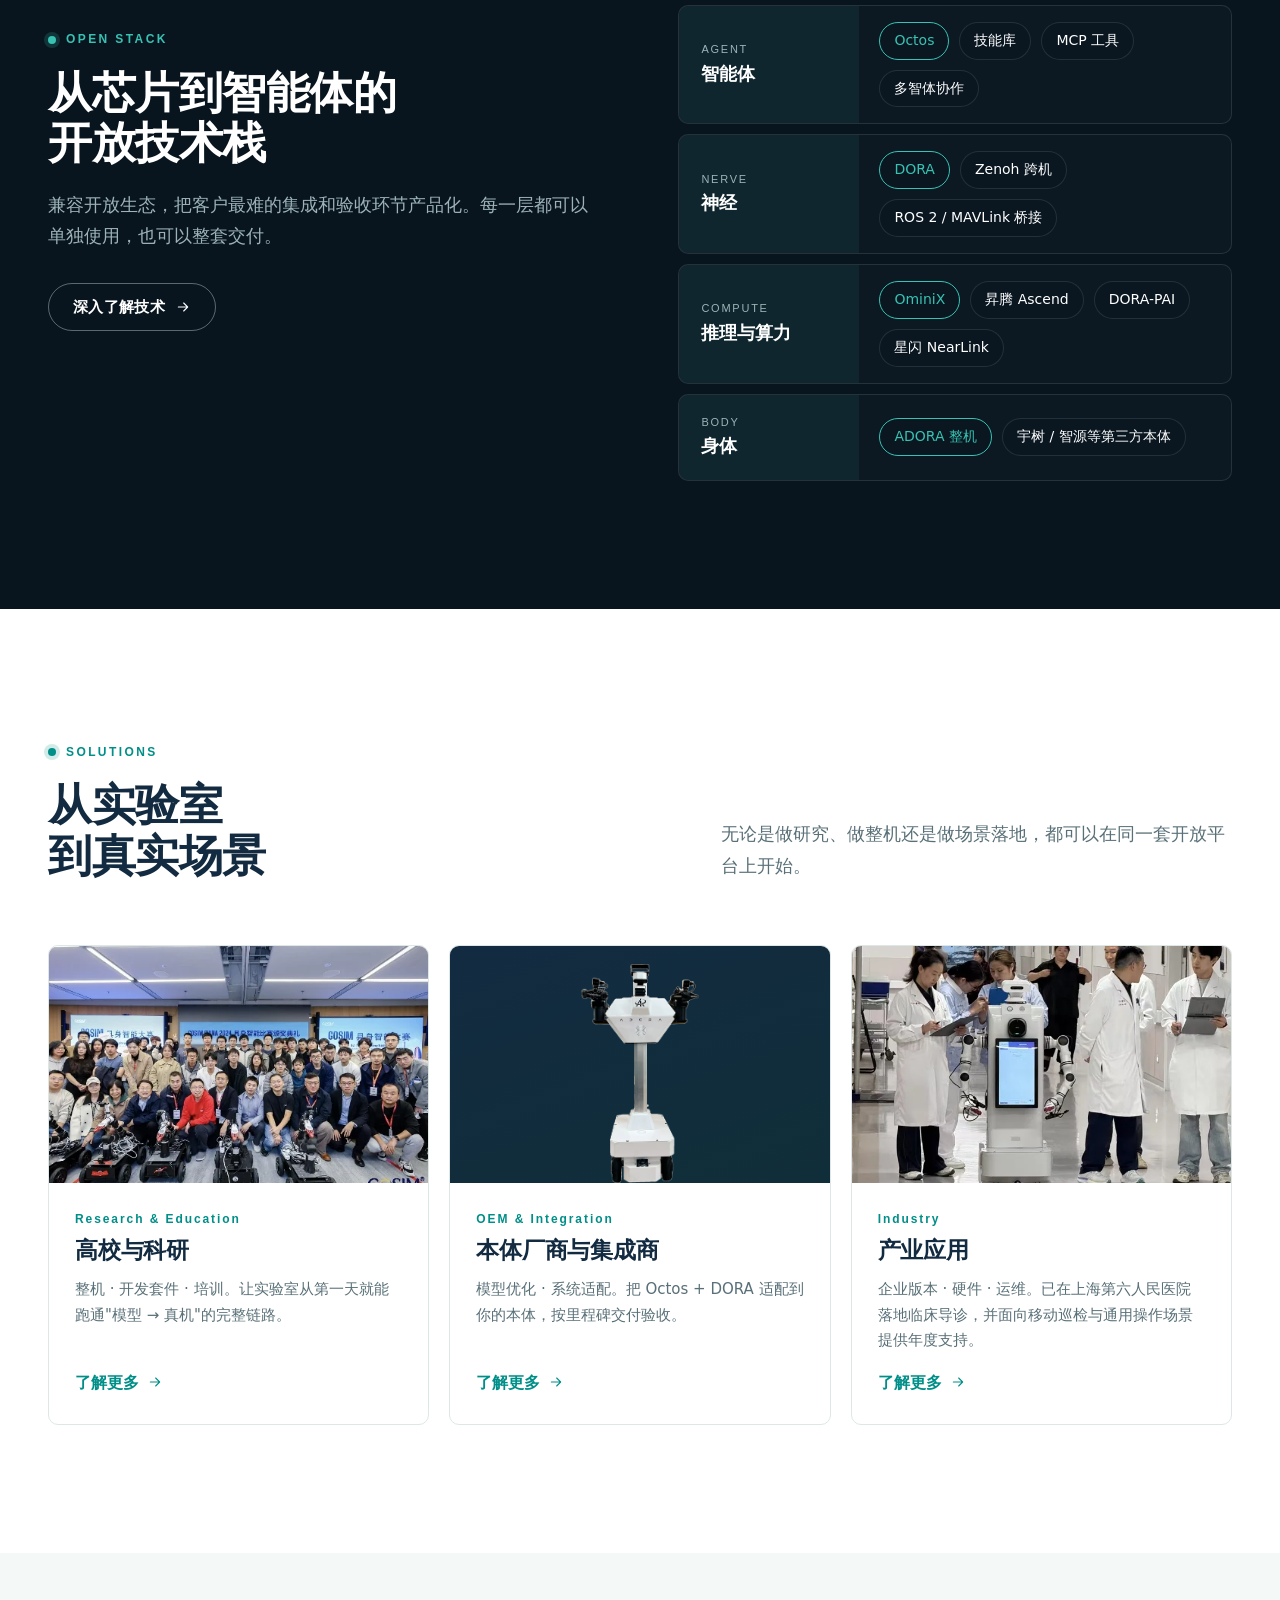
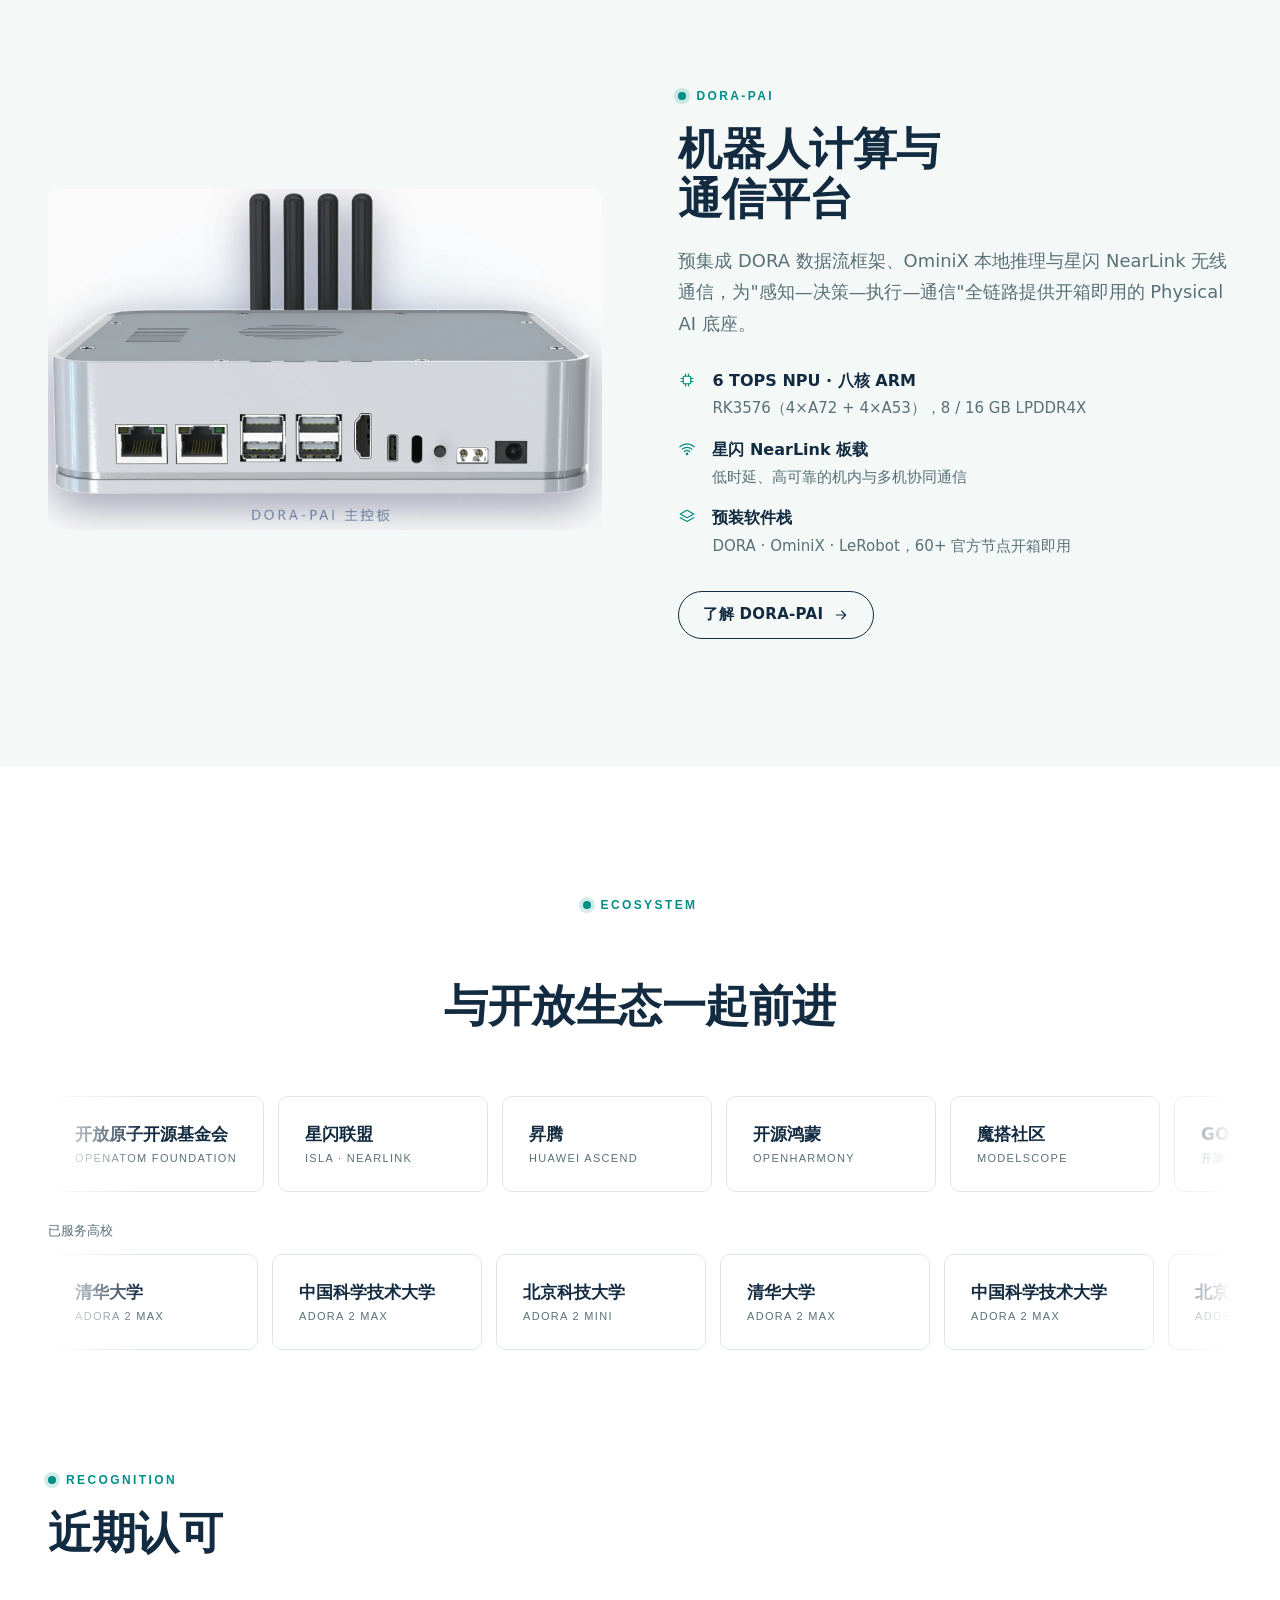
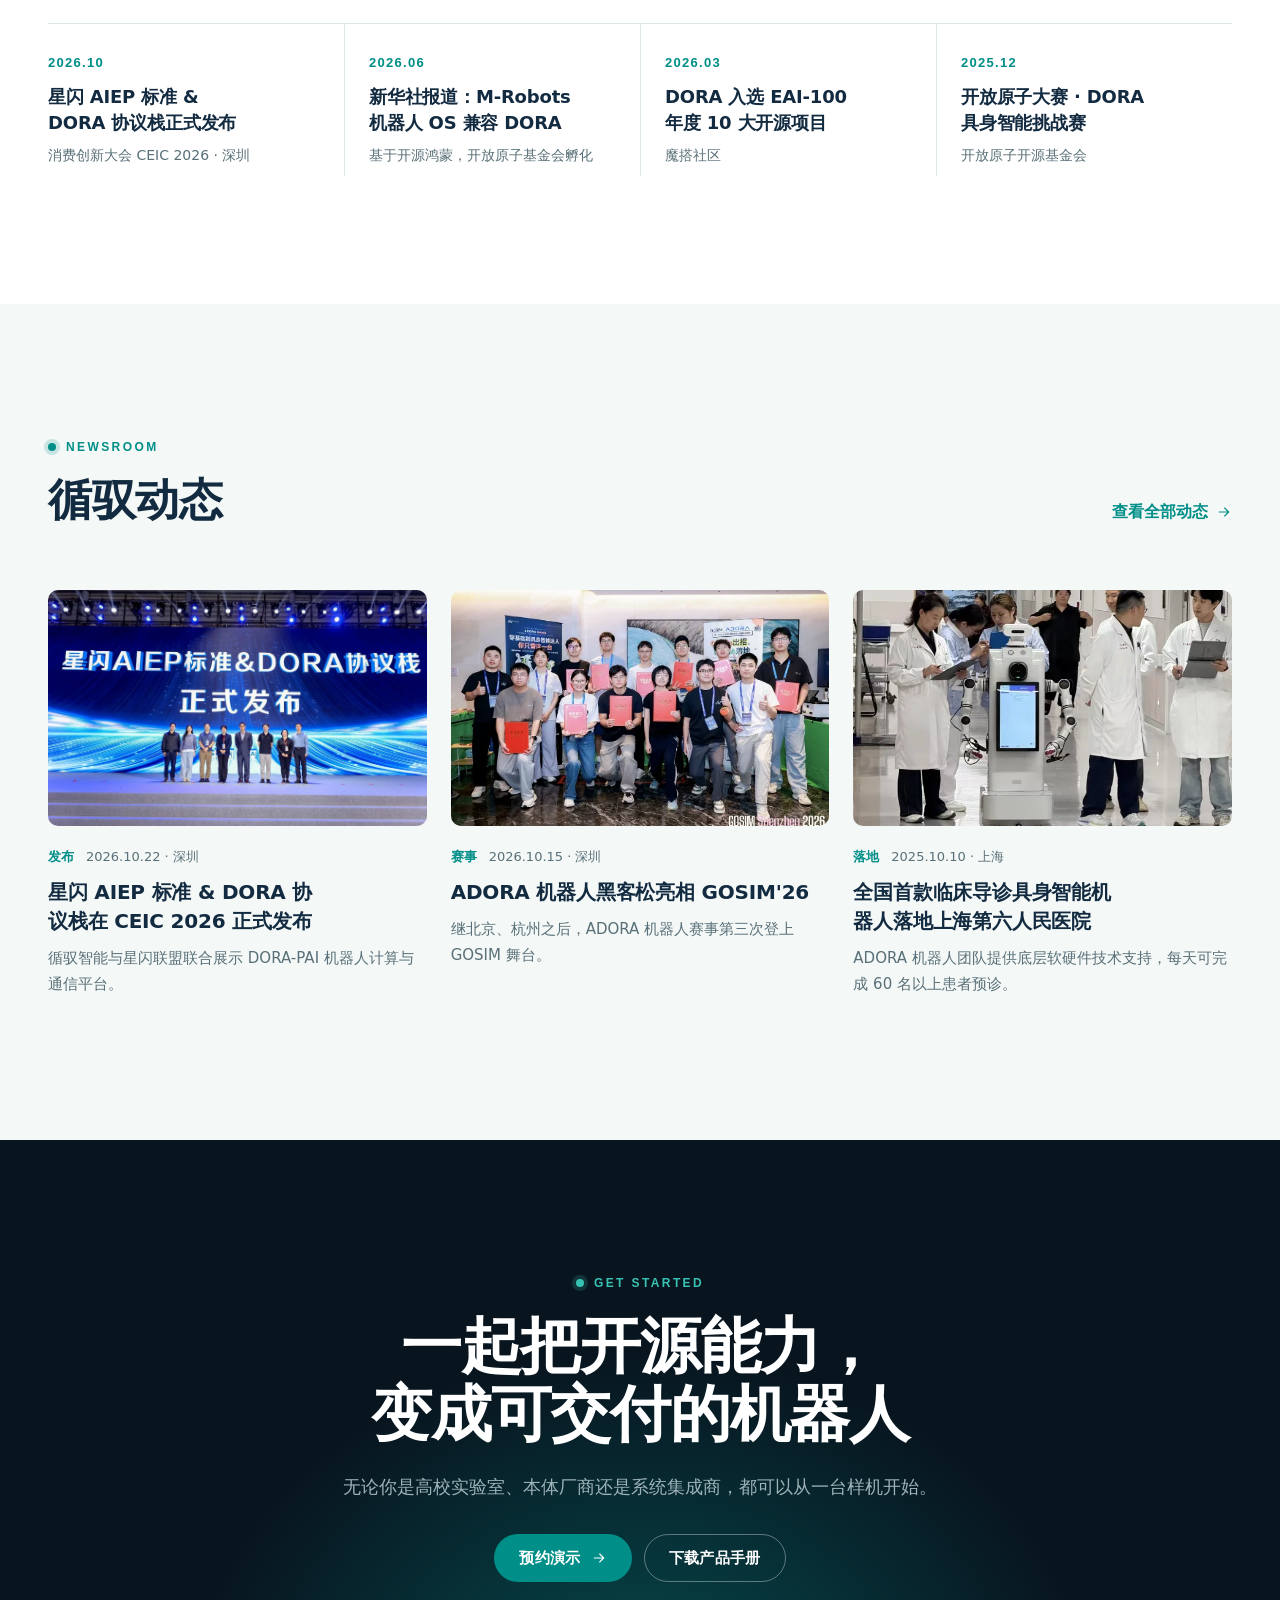
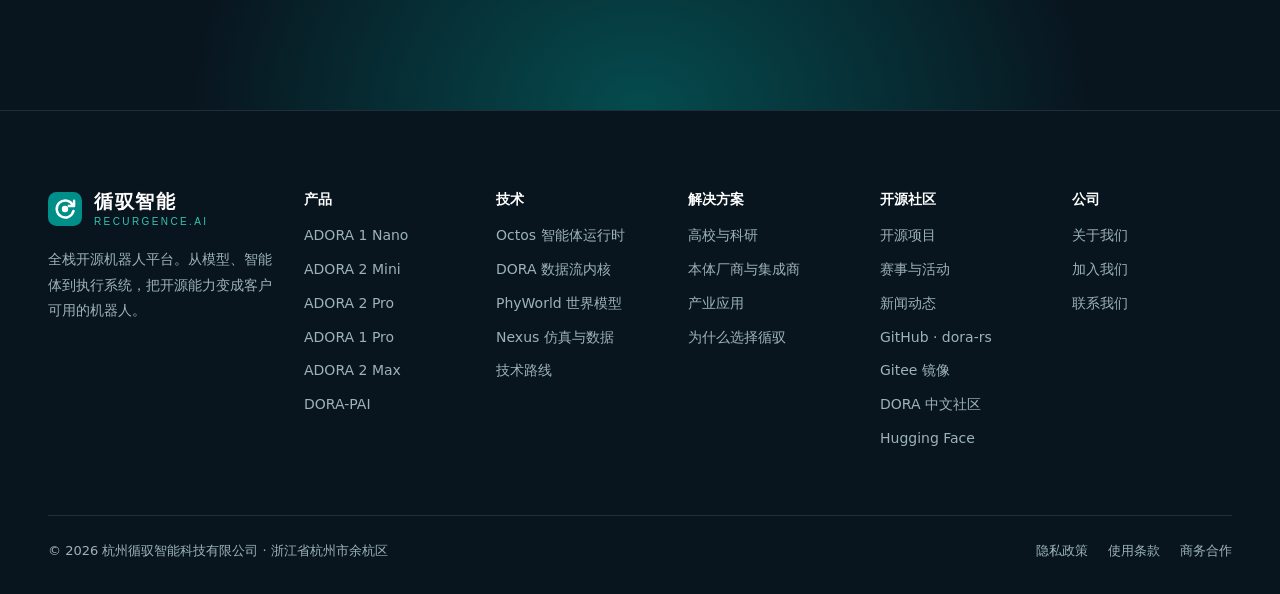
==== commit a6b05f9c: "合作本体名称更正：智元 → 智源 Co-Authored-By: Claude Opus 5.5 <noreply@anthropic.com>" ====
--- a/index.html
+++ b/index.html
@@ -10,7 +10,7 @@
 <meta property="og:site_name" content="循驭智能">
 <meta property="og:title" content="循驭智能 · 全栈开源机器人平台 | ADORA">
 <meta property="og:description" content="循驭智能（Recurgence.AI）全栈开源机器人平台：Octos 智能体运行时、DORA 数据流内核、PhyWorld 物理世界模型与 ADORA 机器人整机，让开放技术成为可交付的机器人产品。">
-<meta property="og:image" content="https://xunyu-ai.github.io/assets/img/og-cover.jpg">
+<meta property="og:image" content="https://recurgence-ai.github.io/assets/img/og-cover.jpg">
 <link rel="icon" href="assets/img/favicon.svg" type="image/svg+xml">
 <link rel="stylesheet" href="assets/css/site.css">
 </head>
@@ -167,7 +167,7 @@
   <div class="wrap">
     <div class="reveal">
       <div class="eyebrow" style="color:var(--mint)">Real Robots</div>
-      <h2 class="h2">循驭开放技术栈<span class="h2-sub">（Octos + DORA + Moxin + OminiX）</span>在<span class="nw">宇树</span>、<span class="nw">智元</span>与 ADORA 真机上集成运行</h2>
+      <h2 class="h2">循驭开放技术栈<span class="h2-sub">（Octos + DORA + Moxin + OminiX）</span>在<span class="nw">宇树</span>、<span class="nw">智源</span>与 ADORA 真机上集成运行</h2>
       <p class="lead">Octos 编排任务，DORA 连接执行，OminiX 本地推理——同一套运行时，跨本体迁移。</p>
       
     </div>
@@ -210,7 +210,7 @@
         <div class="stack-row"><div class="lv"><span>Agent</span><b>智能体</b></div><div class="items"><span class="chip hl">Octos</span><span class="chip">技能库</span><span class="chip">MCP 工具</span><span class="chip">多智体协作</span></div></div>
         <div class="stack-row"><div class="lv"><span>Nerve</span><b>神经</b></div><div class="items"><span class="chip hl">DORA</span><span class="chip">Zenoh 跨机</span><span class="chip">ROS 2 / MAVLink 桥接</span></div></div>
         <div class="stack-row"><div class="lv"><span>Compute</span><b>推理与算力</b></div><div class="items"><span class="chip hl">OminiX</span><span class="chip">昇腾 Ascend</span><span class="chip">DORA-PAI</span><span class="chip">星闪 NearLink</span></div></div>
-        <div class="stack-row"><div class="lv"><span>Body</span><b>身体</b></div><div class="items"><span class="chip hl">ADORA 整机</span><span class="chip">宇树 / 智元等第三方本体</span></div></div>
+        <div class="stack-row"><div class="lv"><span>Body</span><b>身体</b></div><div class="items"><span class="chip hl">ADORA 整机</span><span class="chip">宇树 / 智源等第三方本体</span></div></div>
       </div>
     </div>
   </div>
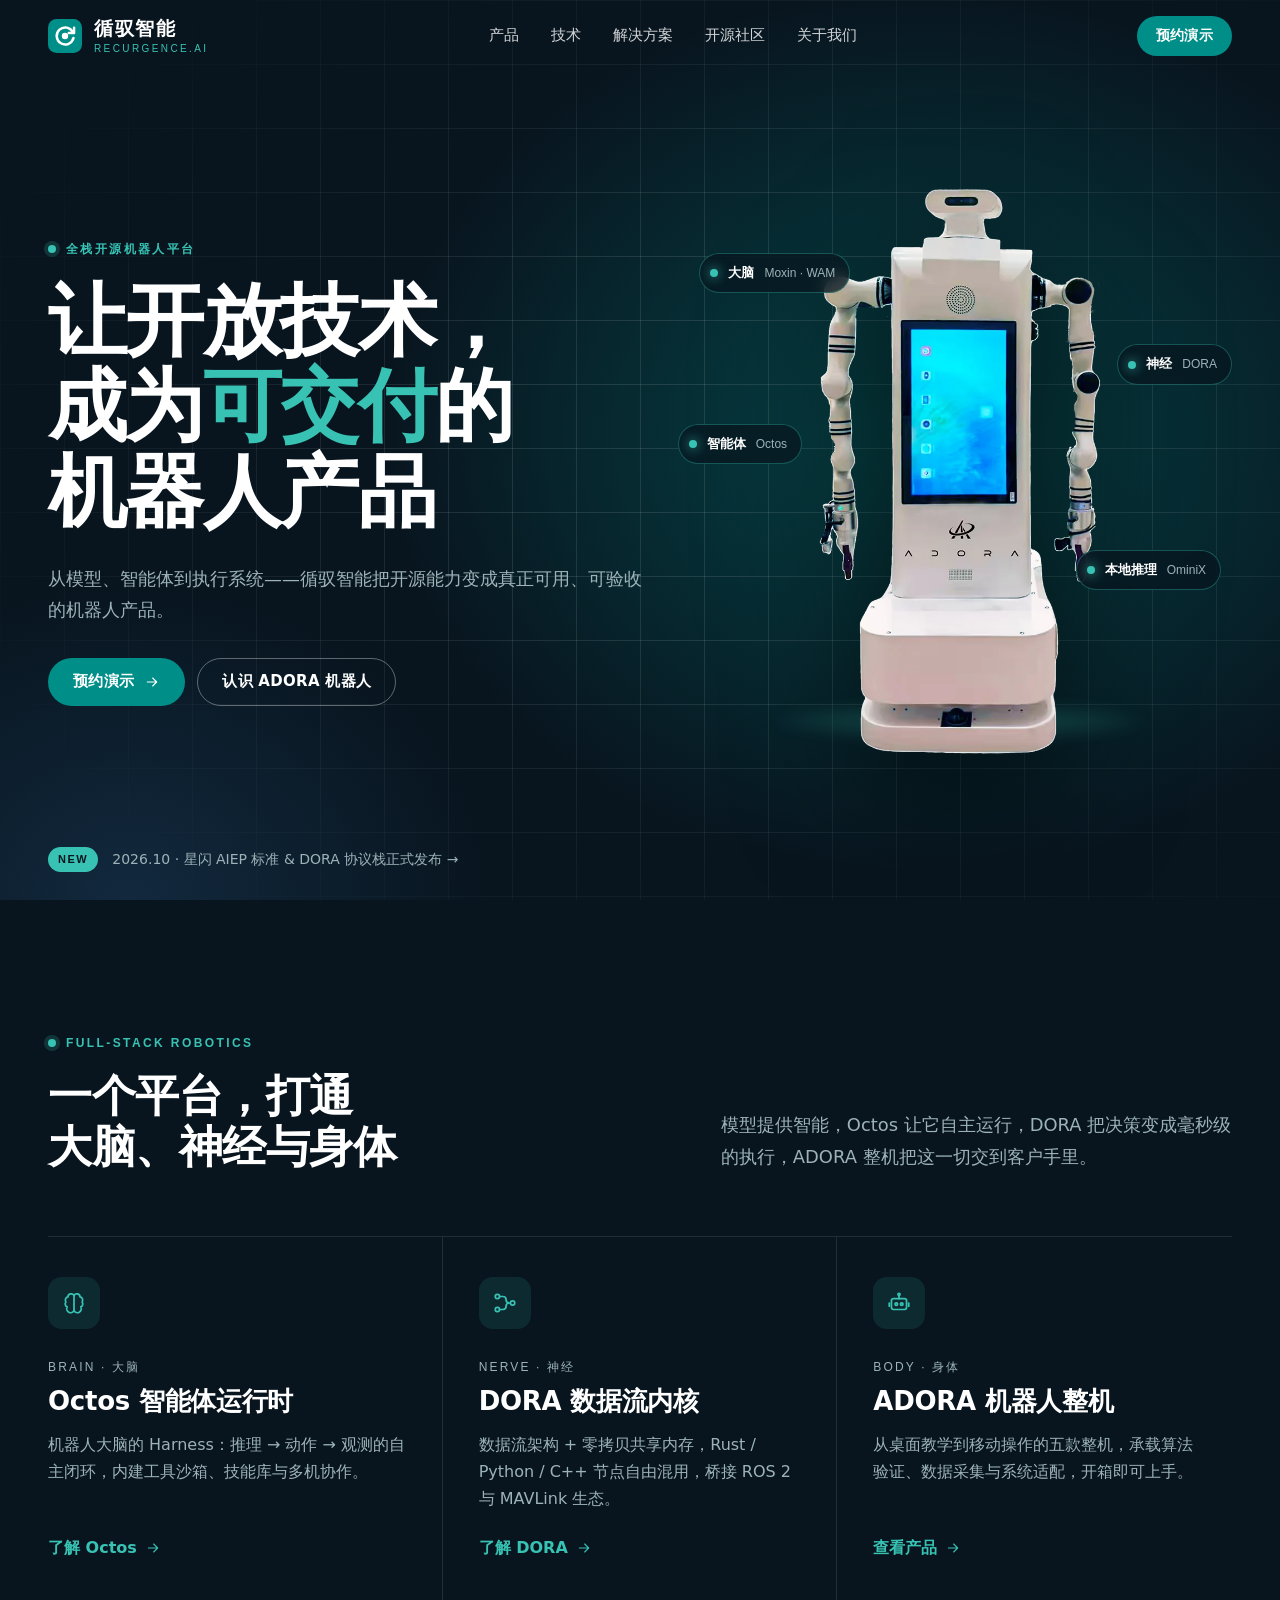
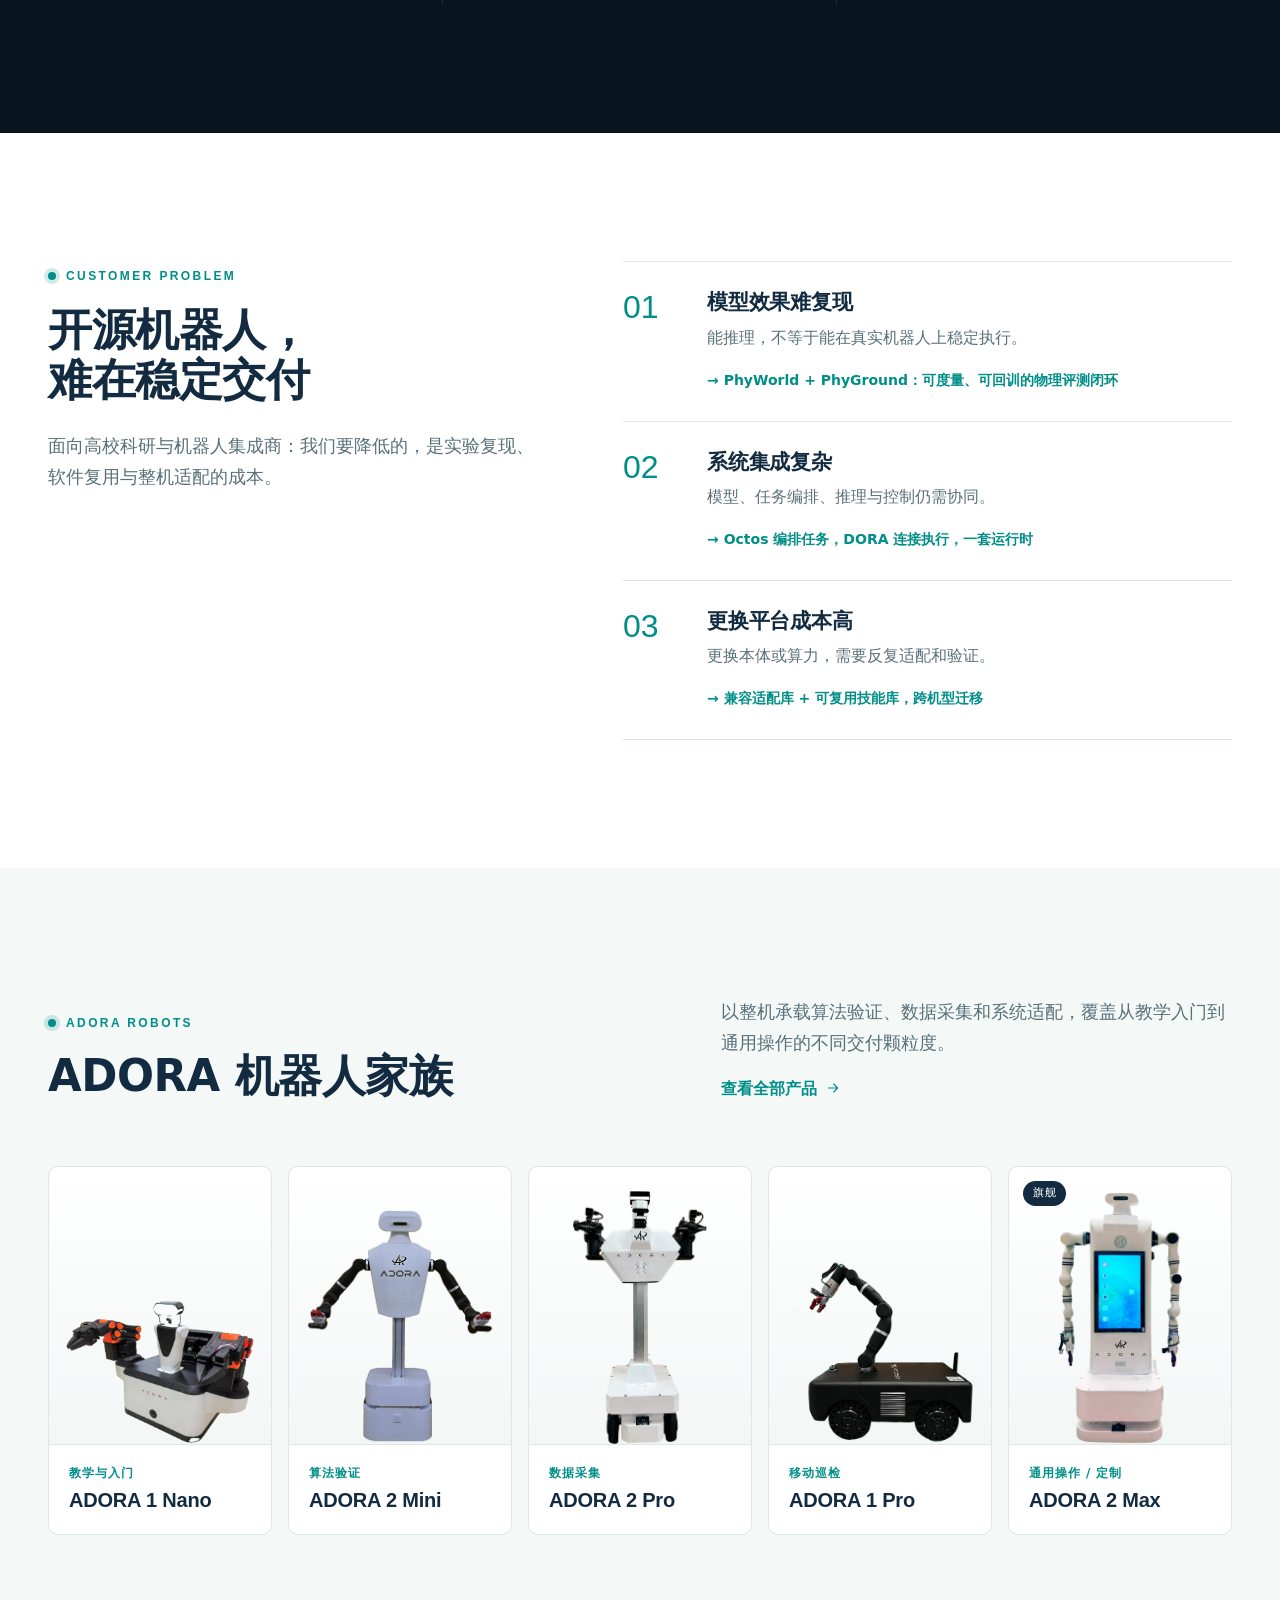
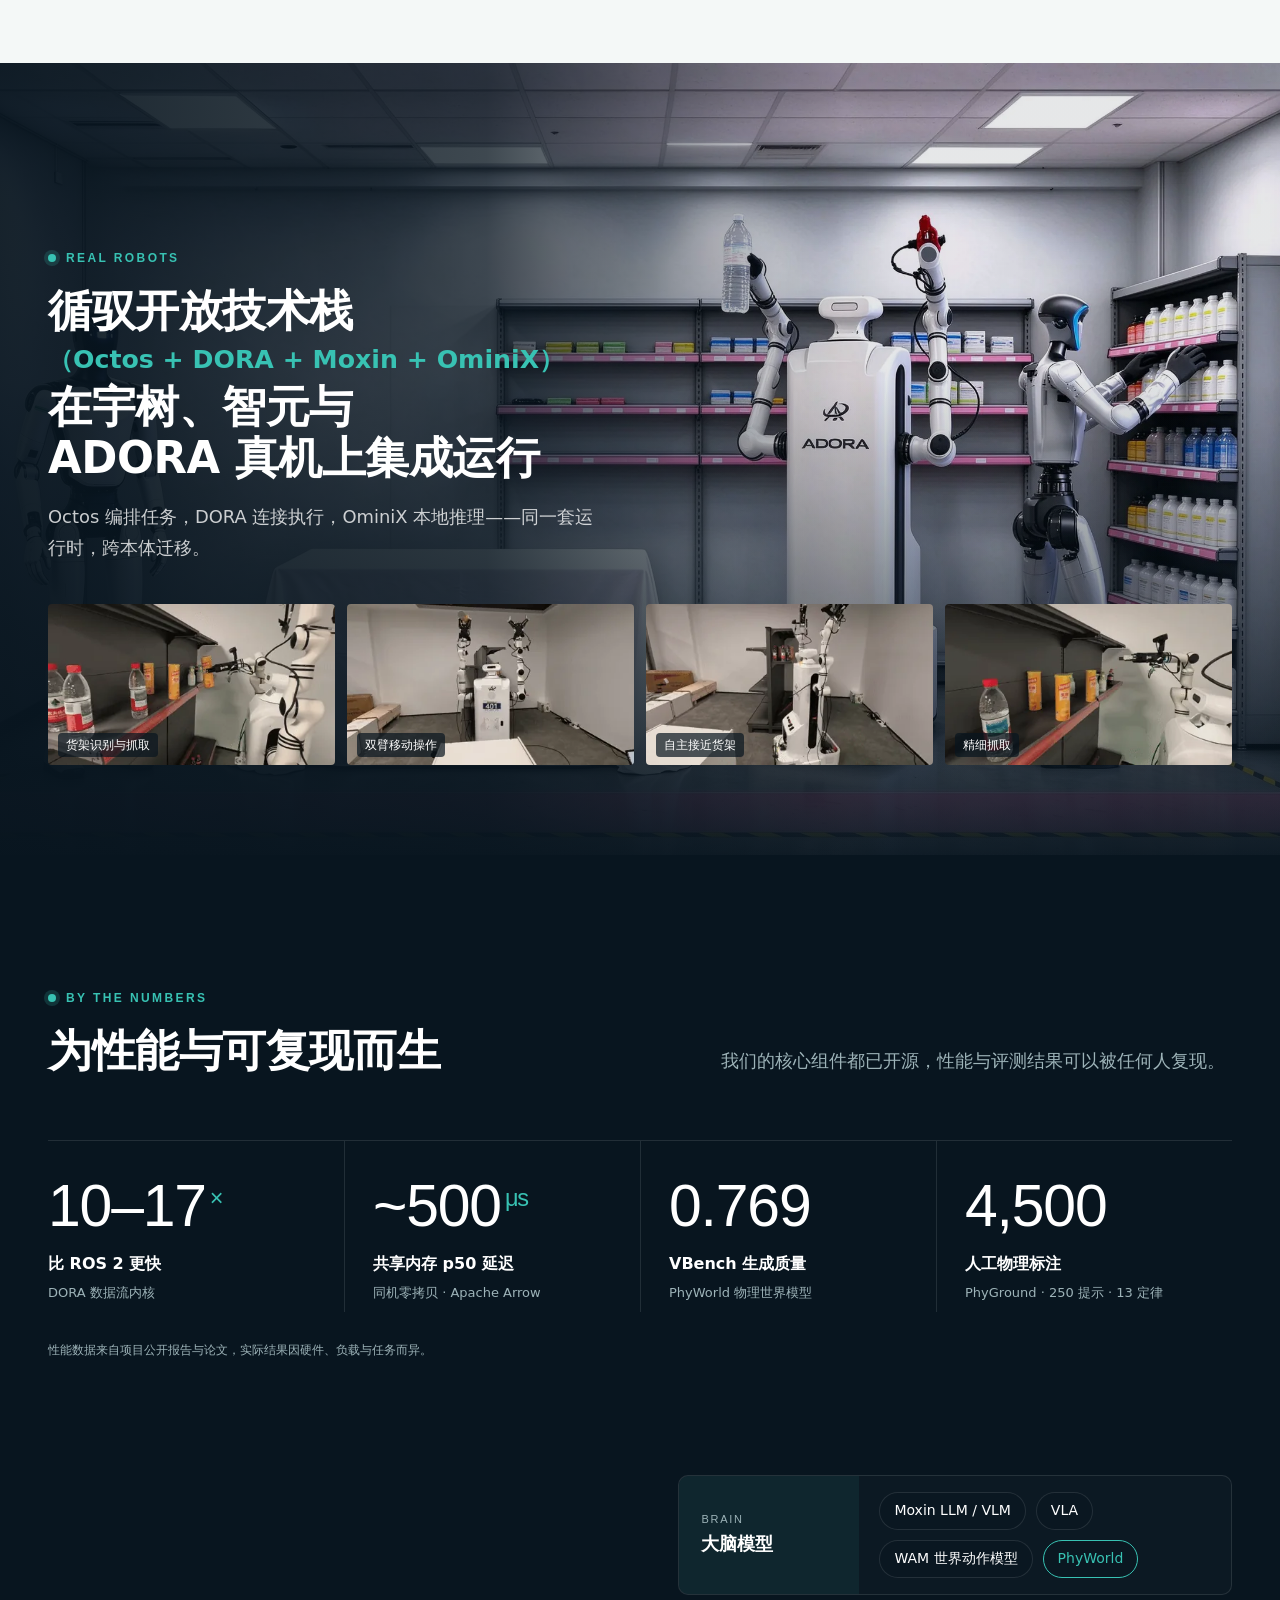
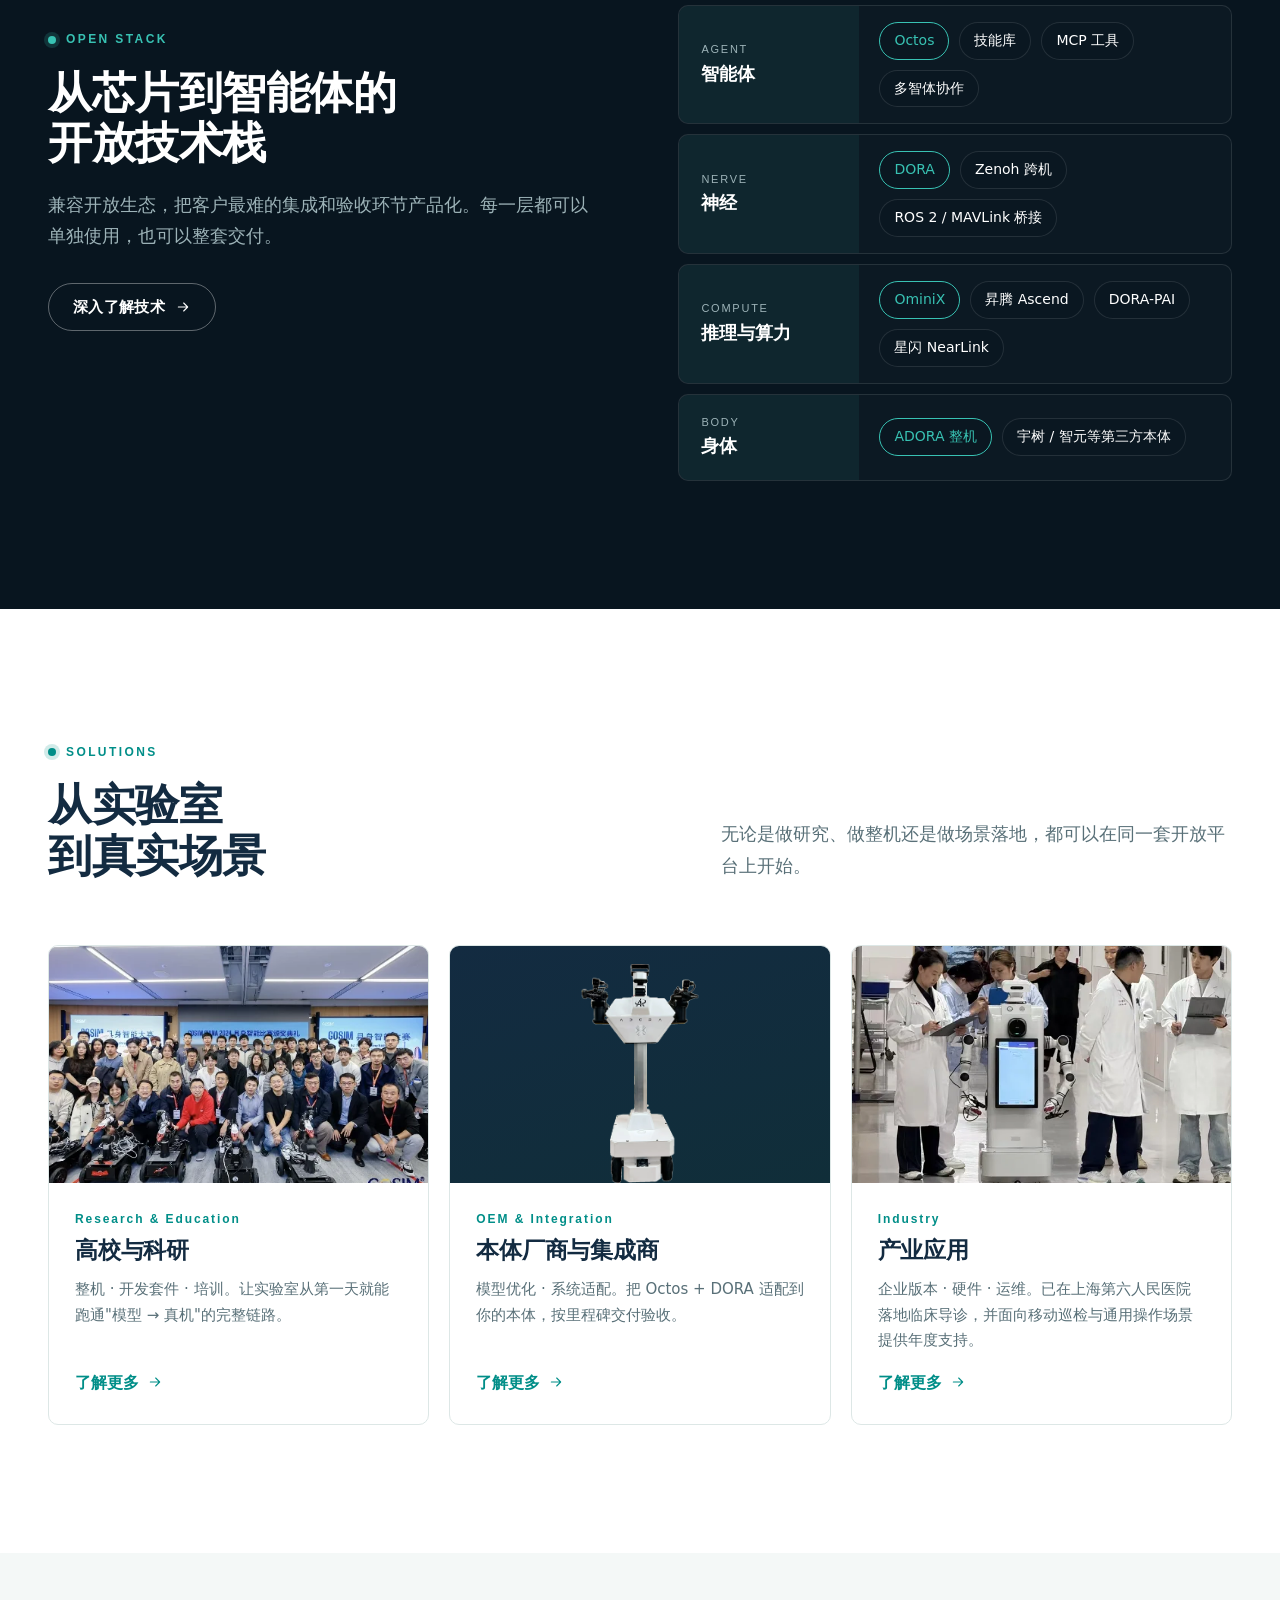
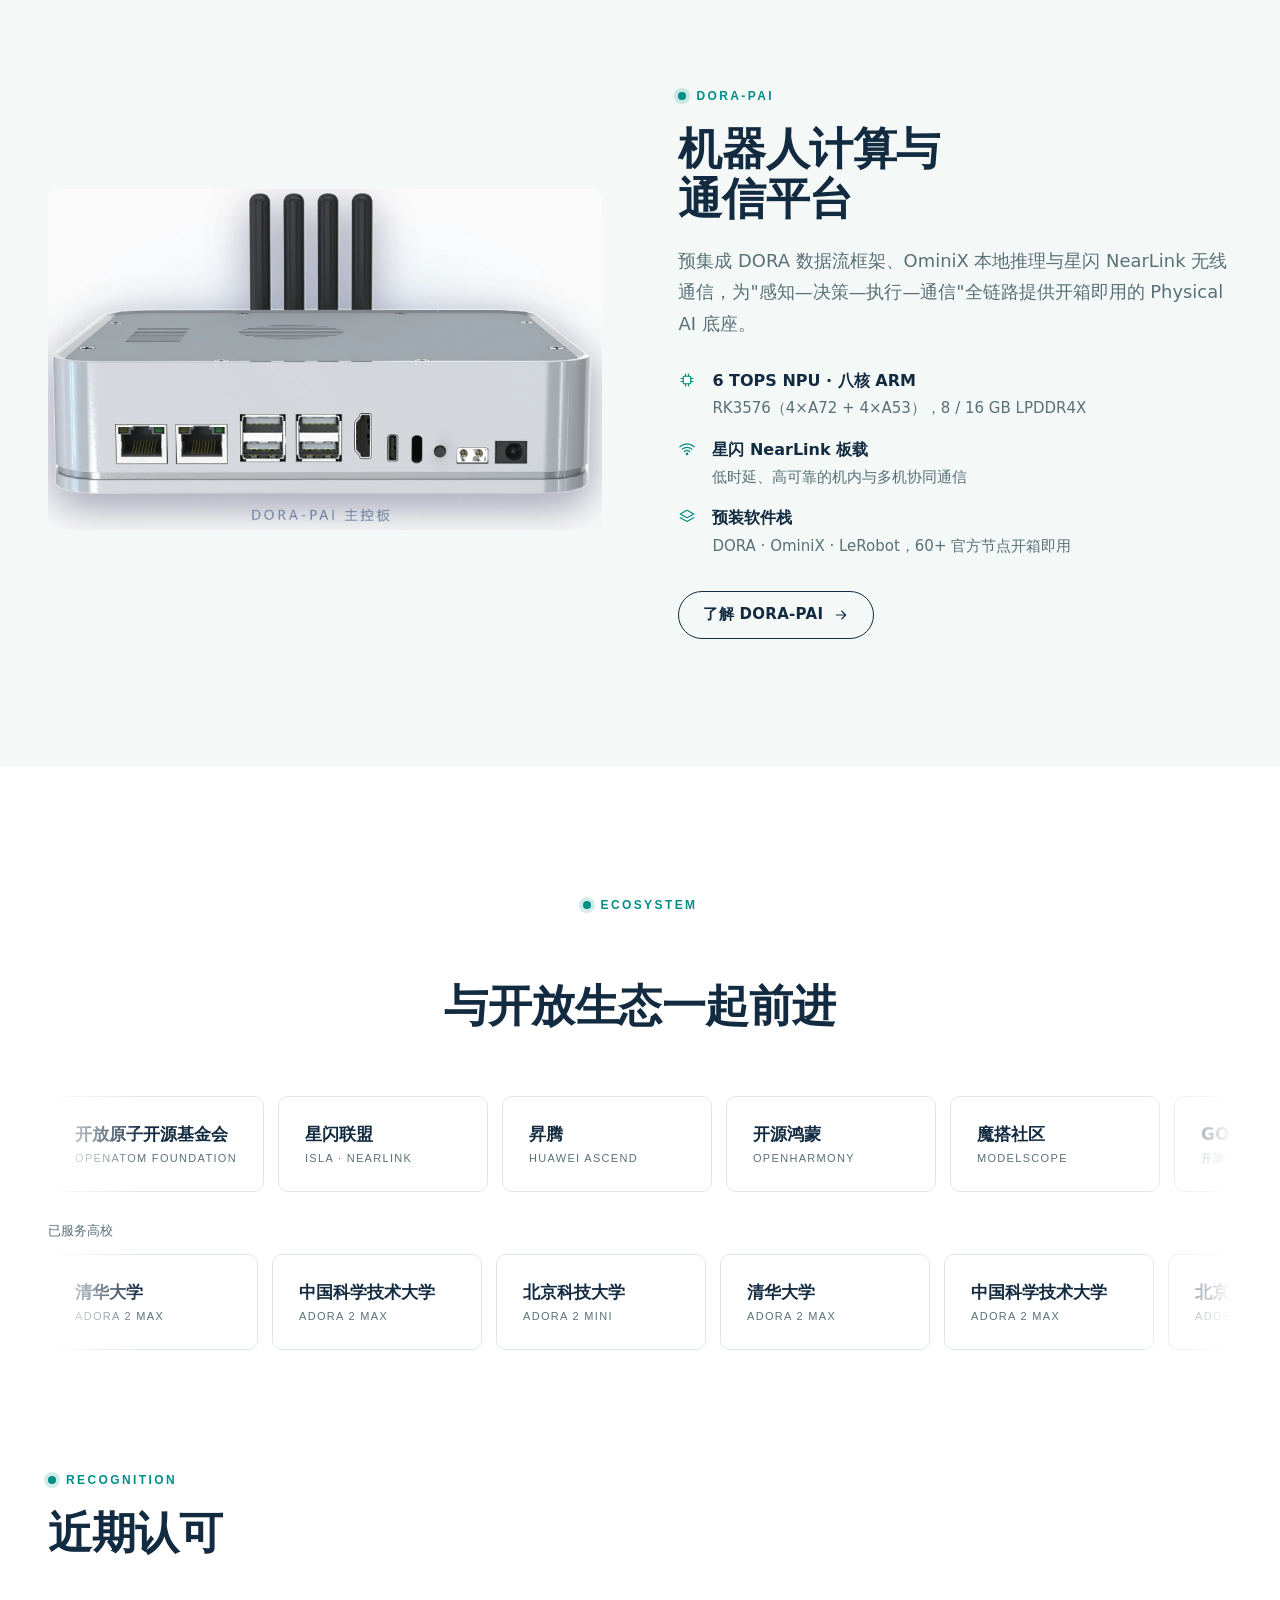
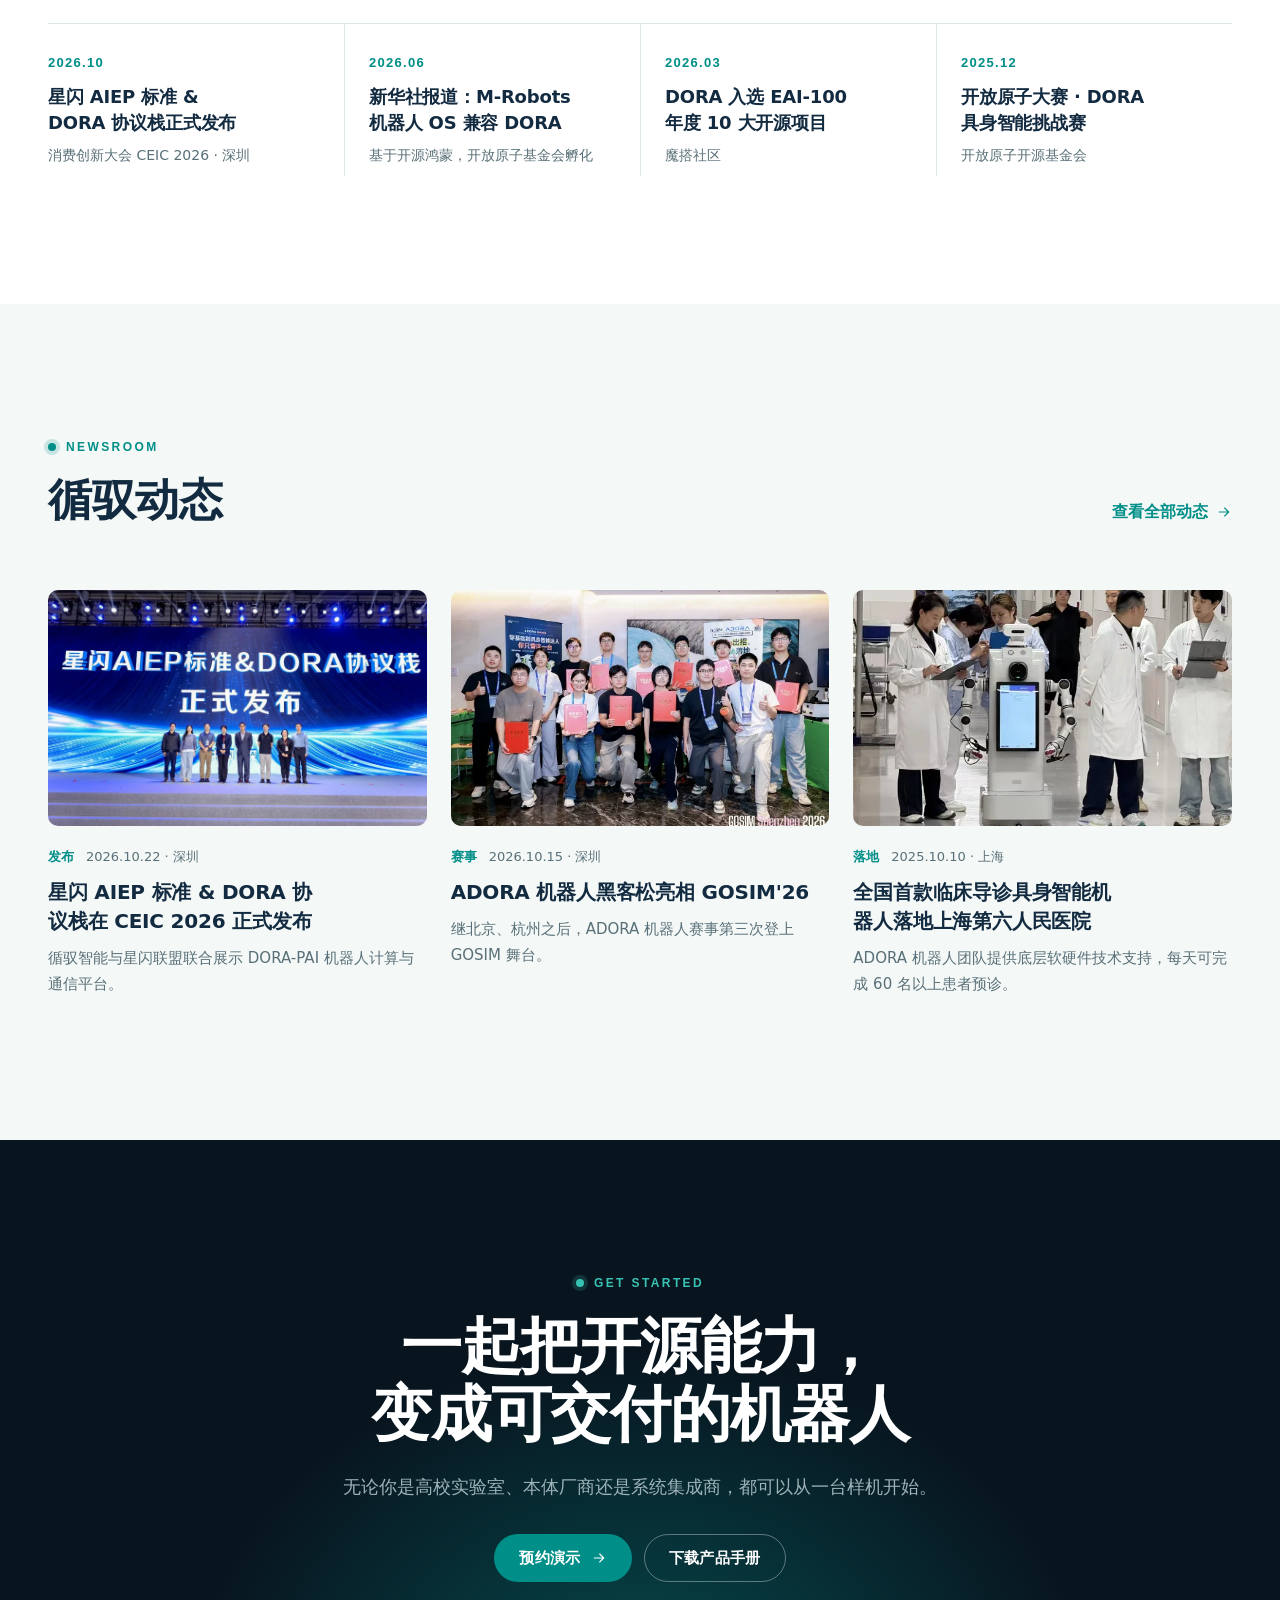
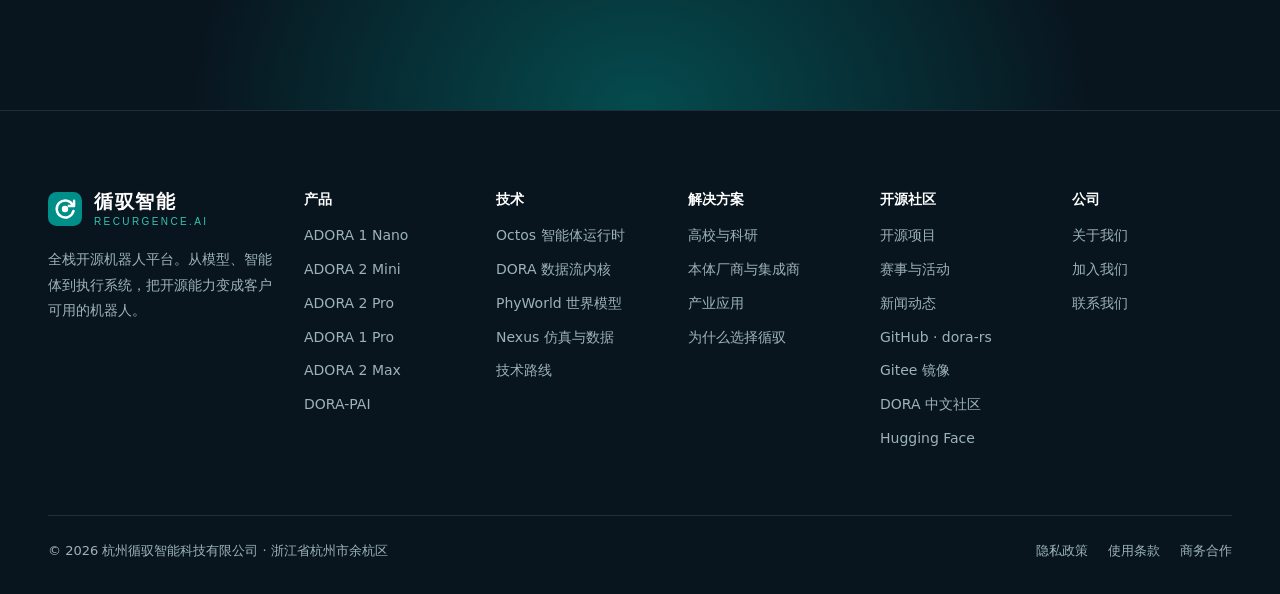
==== commit 59d683f4: "合作本体名称改回：智源 → 智元 Co-Authored-By: Claude Opus 5.5 <noreply@anthropic.com>" ====
--- a/index.html
+++ b/index.html
@@ -167,7 +167,7 @@
   <div class="wrap">
     <div class="reveal">
       <div class="eyebrow" style="color:var(--mint)">Real Robots</div>
-      <h2 class="h2">循驭开放技术栈<span class="h2-sub">（Octos + DORA + Moxin + OminiX）</span>在<span class="nw">宇树</span>、<span class="nw">智源</span>与 ADORA 真机上集成运行</h2>
+      <h2 class="h2">循驭开放技术栈<span class="h2-sub">（Octos + DORA + Moxin + OminiX）</span>在<span class="nw">宇树</span>、<span class="nw">智元</span>与 ADORA 真机上集成运行</h2>
       <p class="lead">Octos 编排任务，DORA 连接执行，OminiX 本地推理——同一套运行时，跨本体迁移。</p>
       
     </div>
@@ -210,7 +210,7 @@
         <div class="stack-row"><div class="lv"><span>Agent</span><b>智能体</b></div><div class="items"><span class="chip hl">Octos</span><span class="chip">技能库</span><span class="chip">MCP 工具</span><span class="chip">多智体协作</span></div></div>
         <div class="stack-row"><div class="lv"><span>Nerve</span><b>神经</b></div><div class="items"><span class="chip hl">DORA</span><span class="chip">Zenoh 跨机</span><span class="chip">ROS 2 / MAVLink 桥接</span></div></div>
         <div class="stack-row"><div class="lv"><span>Compute</span><b>推理与算力</b></div><div class="items"><span class="chip hl">OminiX</span><span class="chip">昇腾 Ascend</span><span class="chip">DORA-PAI</span><span class="chip">星闪 NearLink</span></div></div>
-        <div class="stack-row"><div class="lv"><span>Body</span><b>身体</b></div><div class="items"><span class="chip hl">ADORA 整机</span><span class="chip">宇树 / 智源等第三方本体</span></div></div>
+        <div class="stack-row"><div class="lv"><span>Body</span><b>身体</b></div><div class="items"><span class="chip hl">ADORA 整机</span><span class="chip">宇树 / 智元等第三方本体</span></div></div>
       </div>
     </div>
   </div>
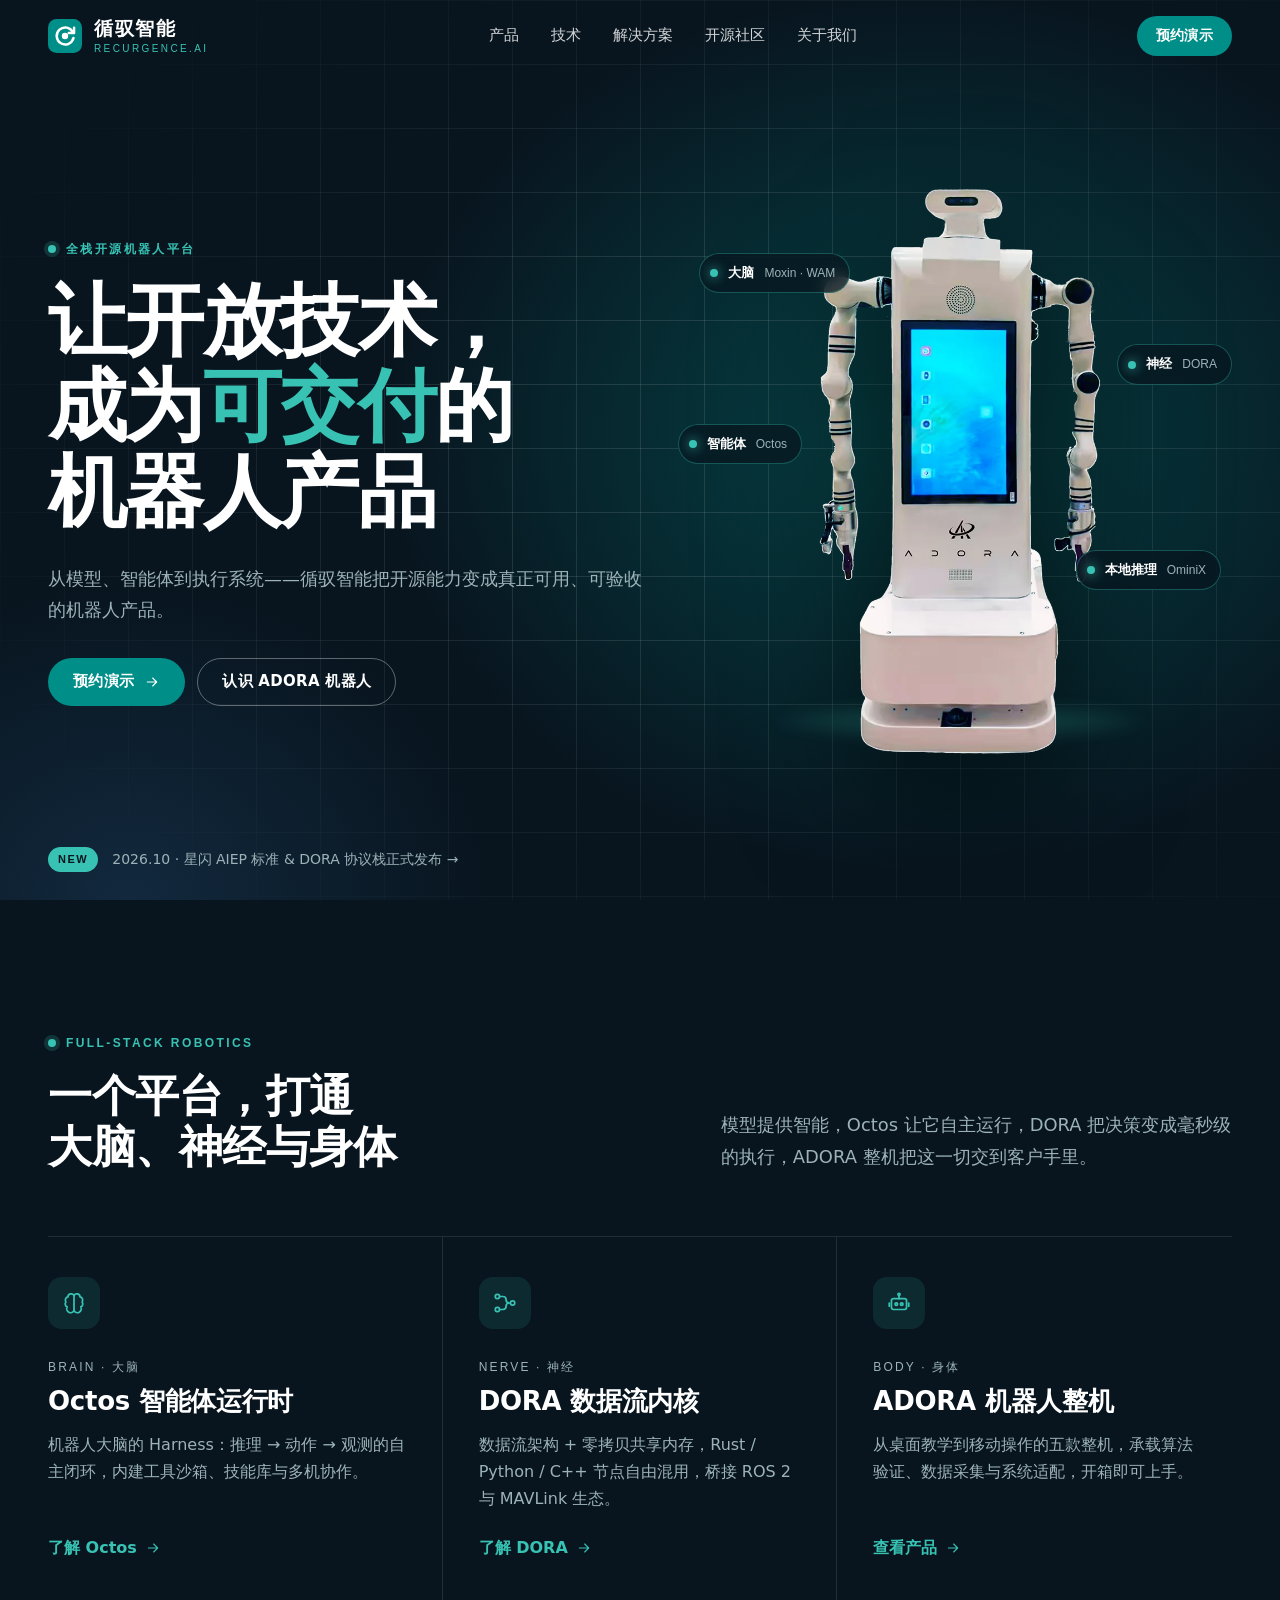
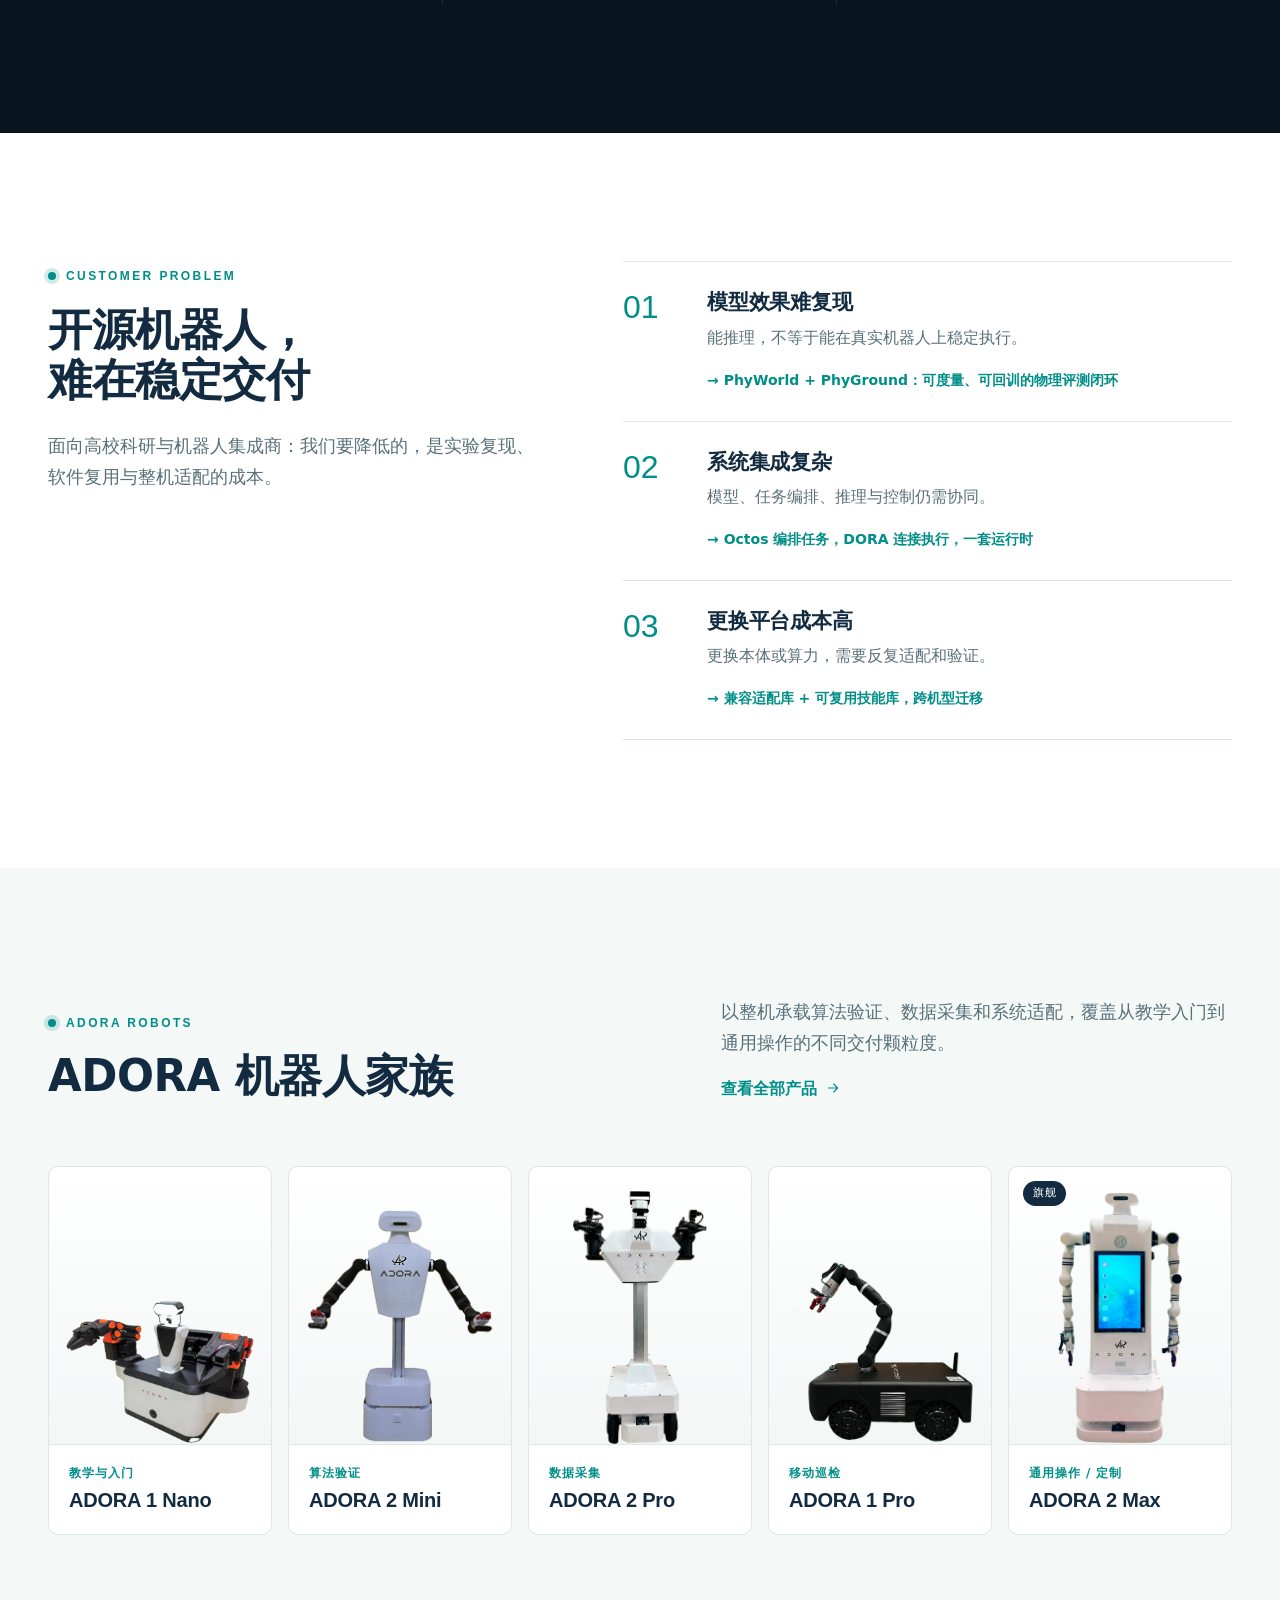
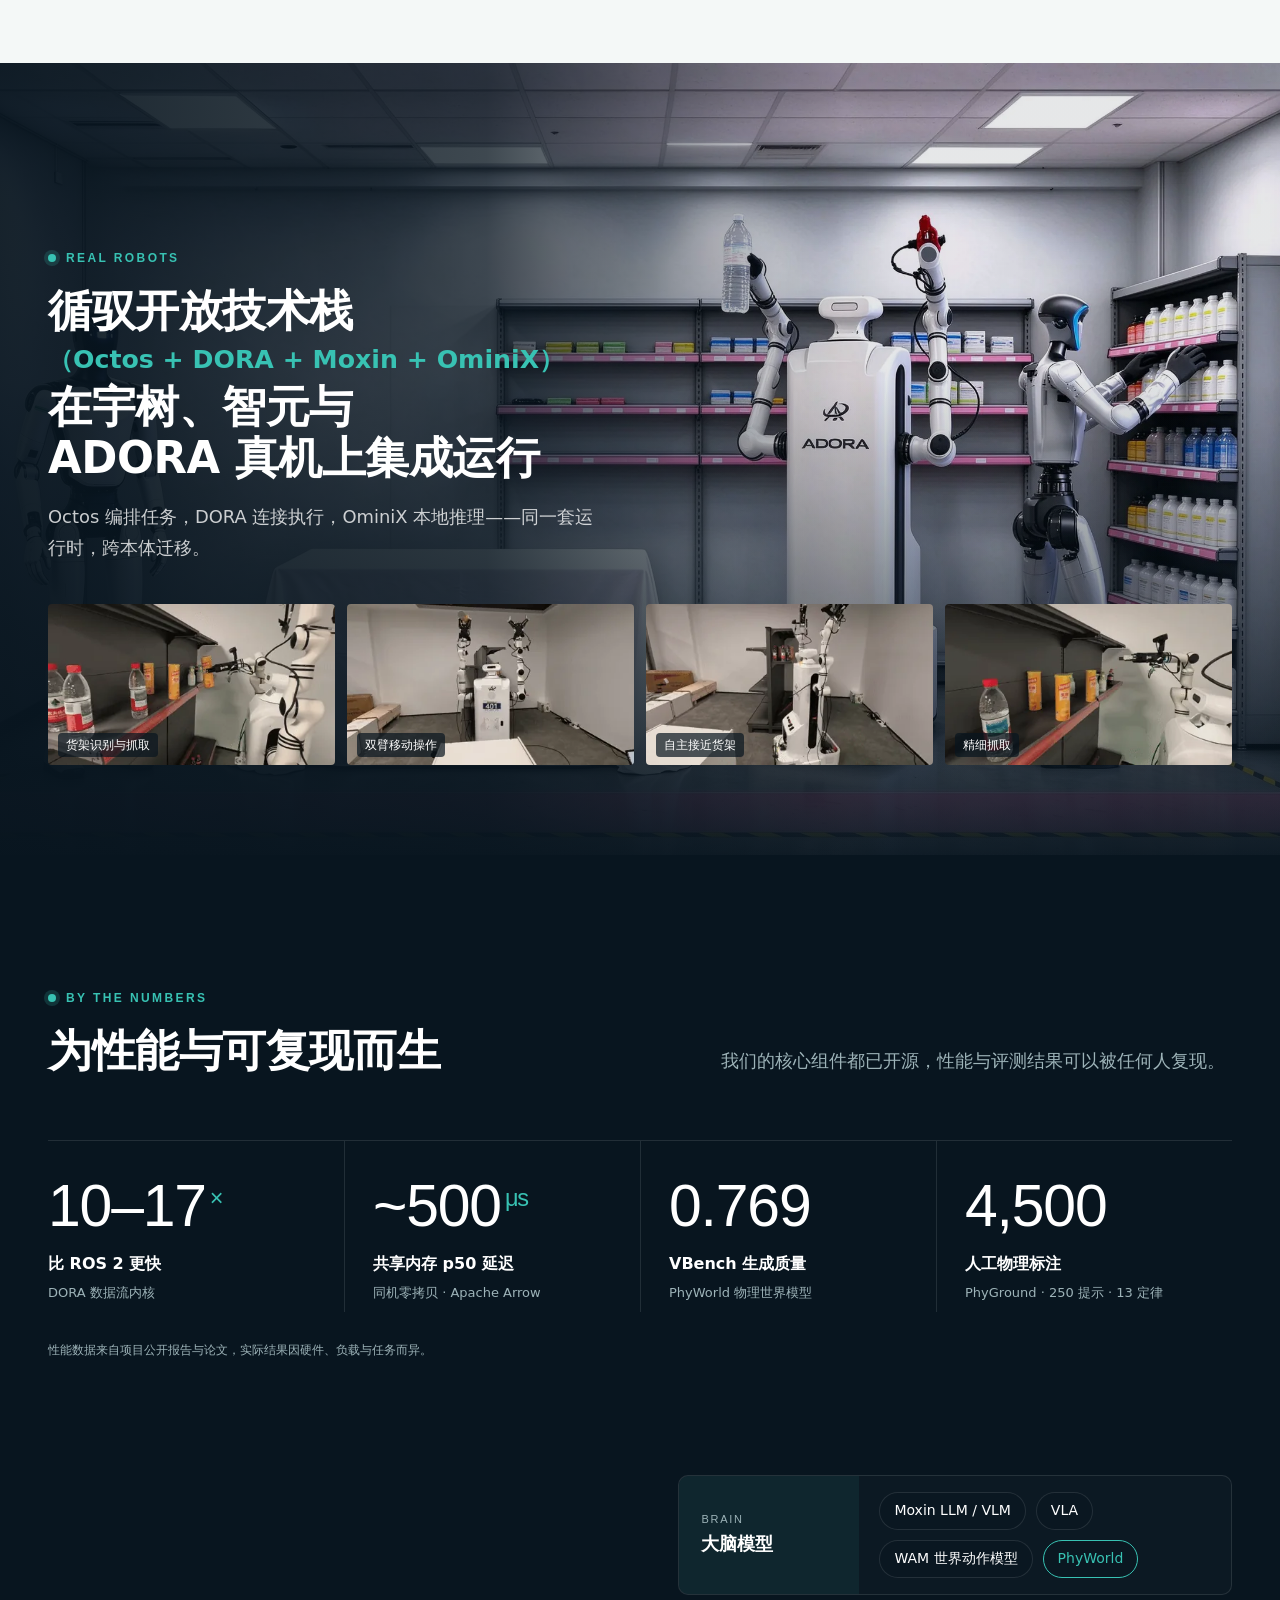
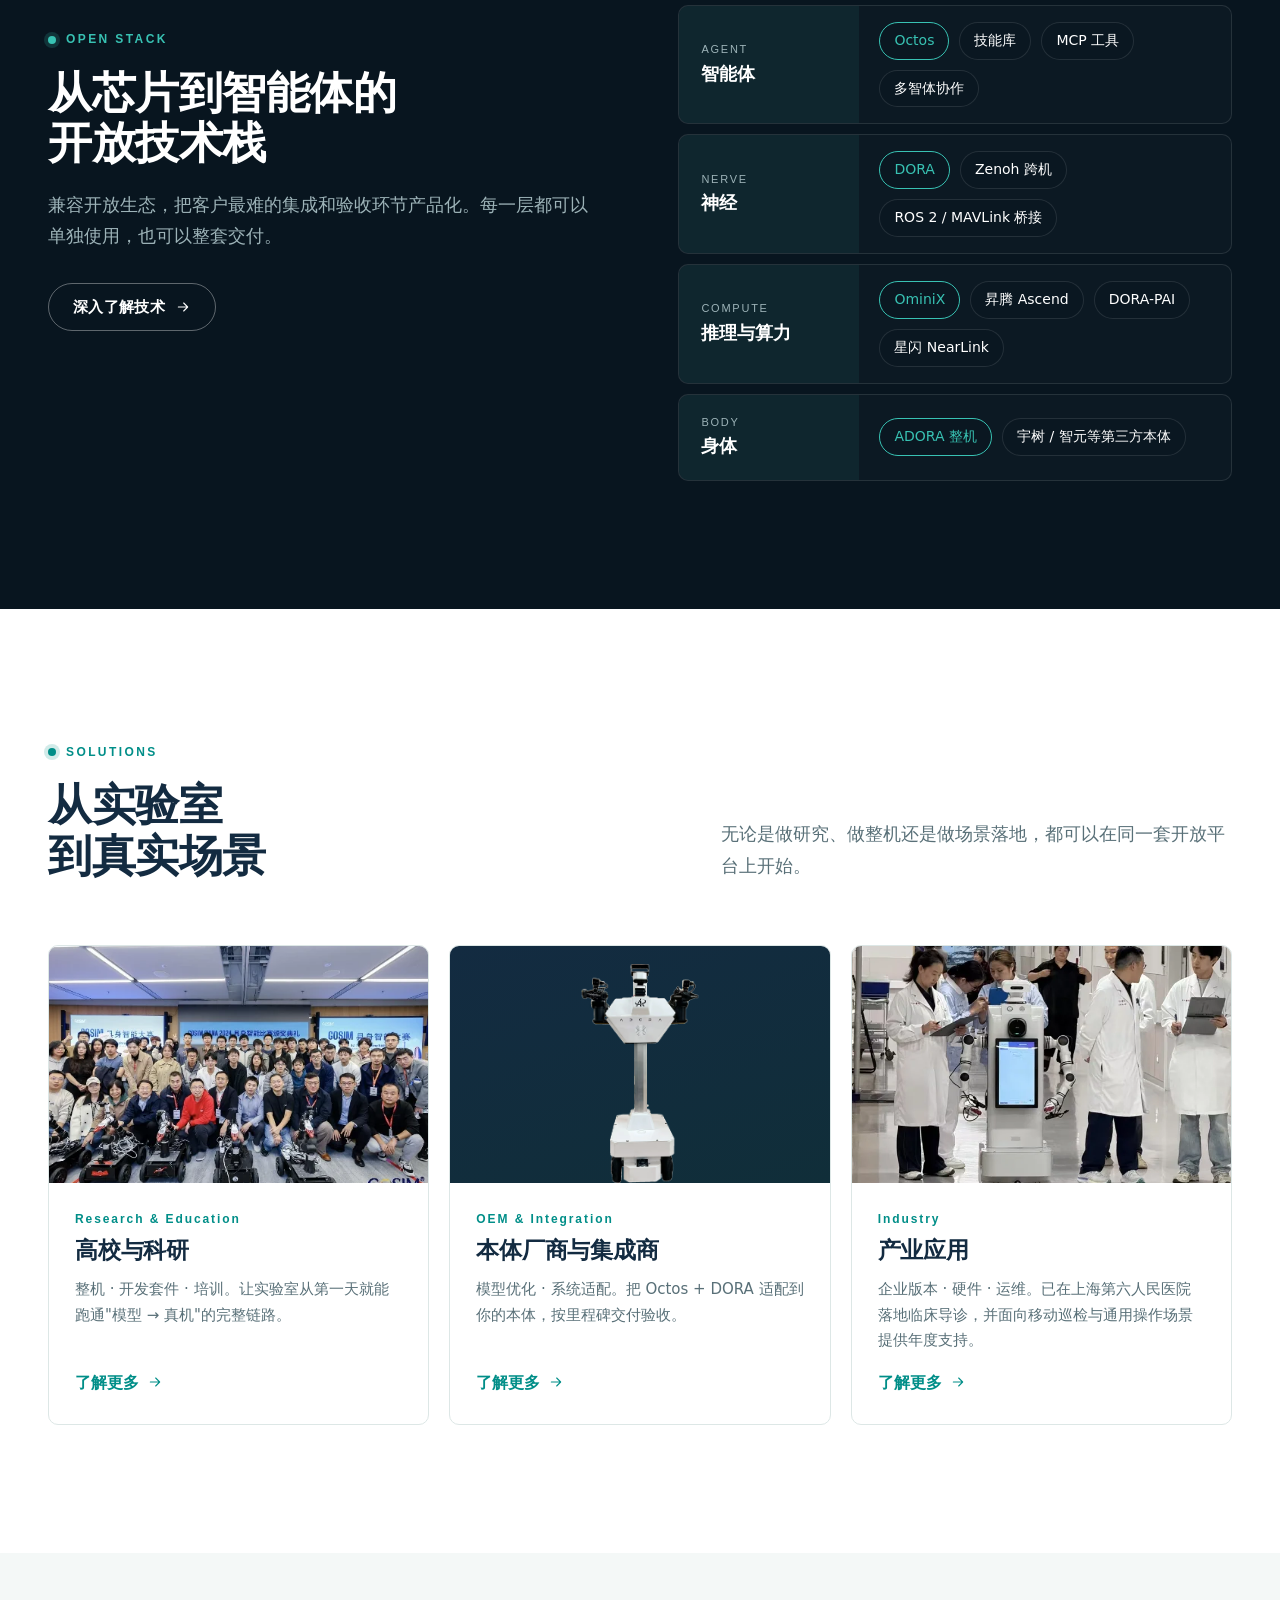
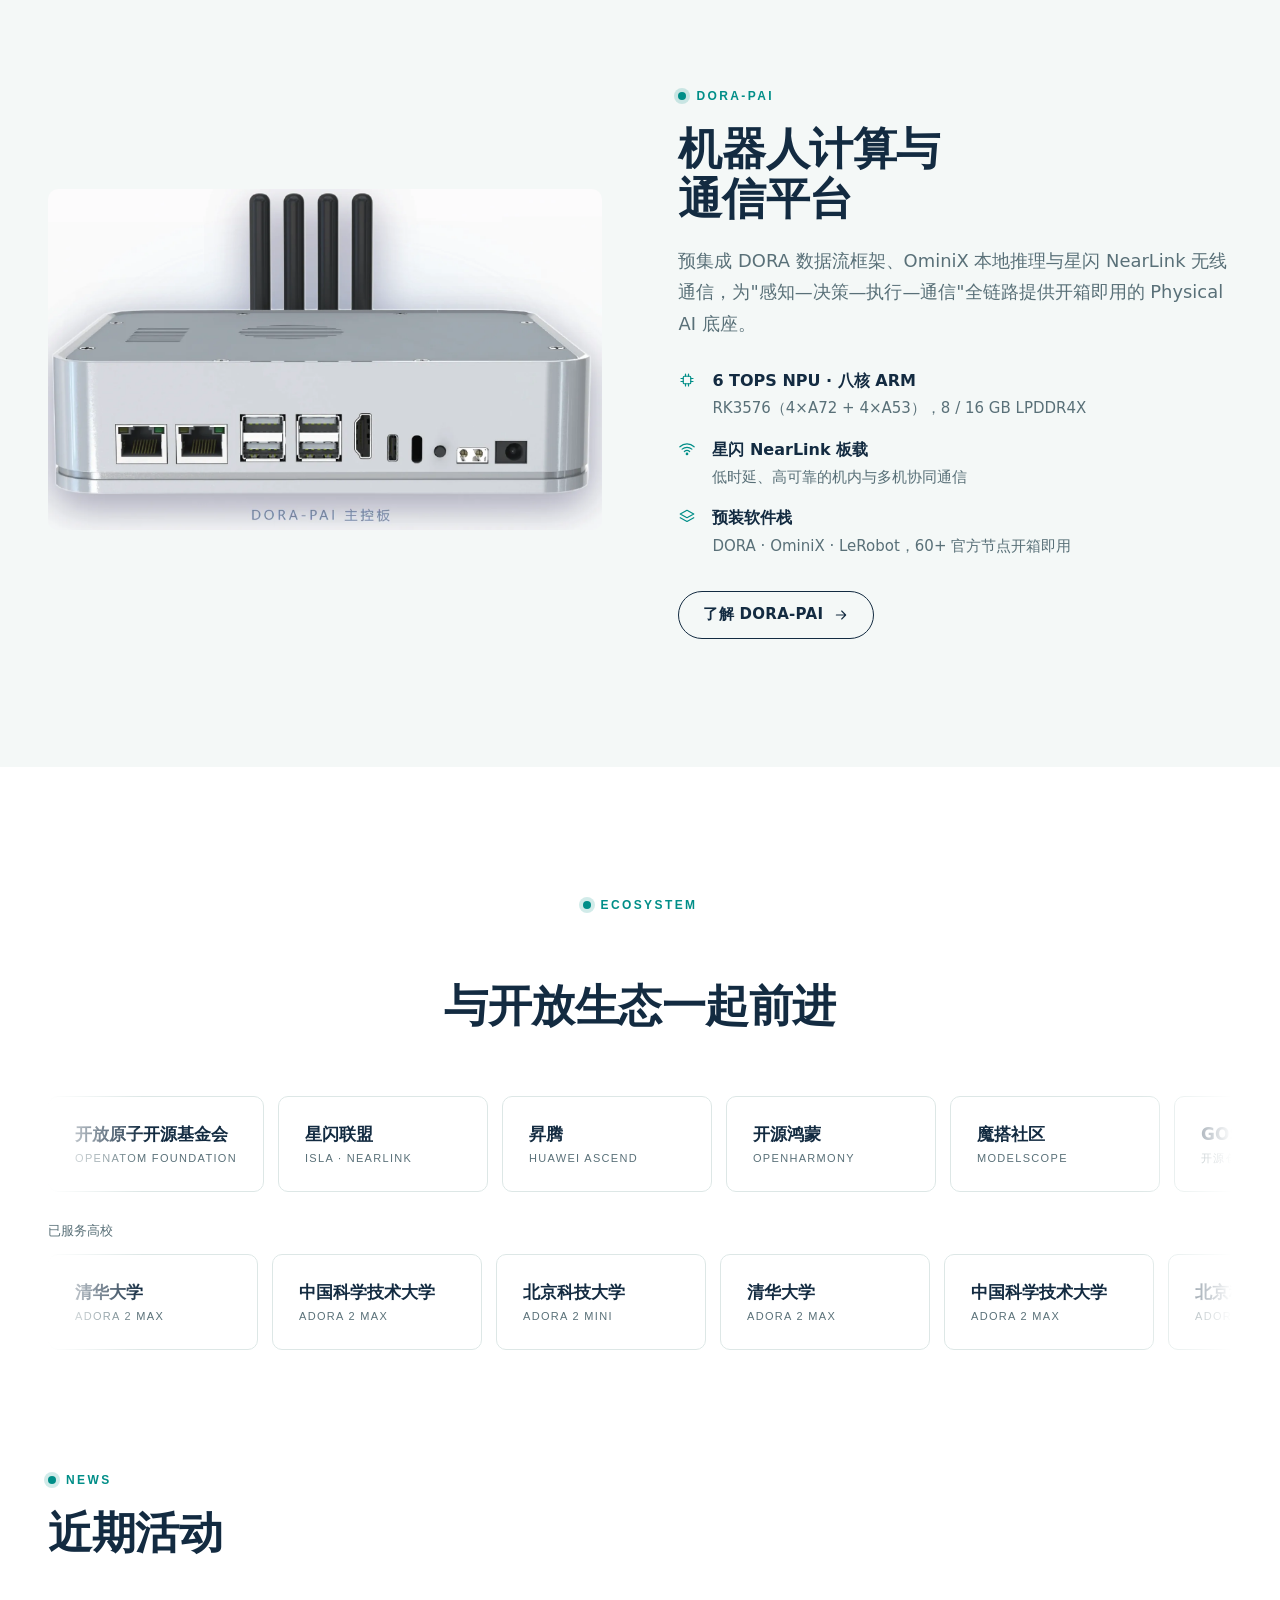
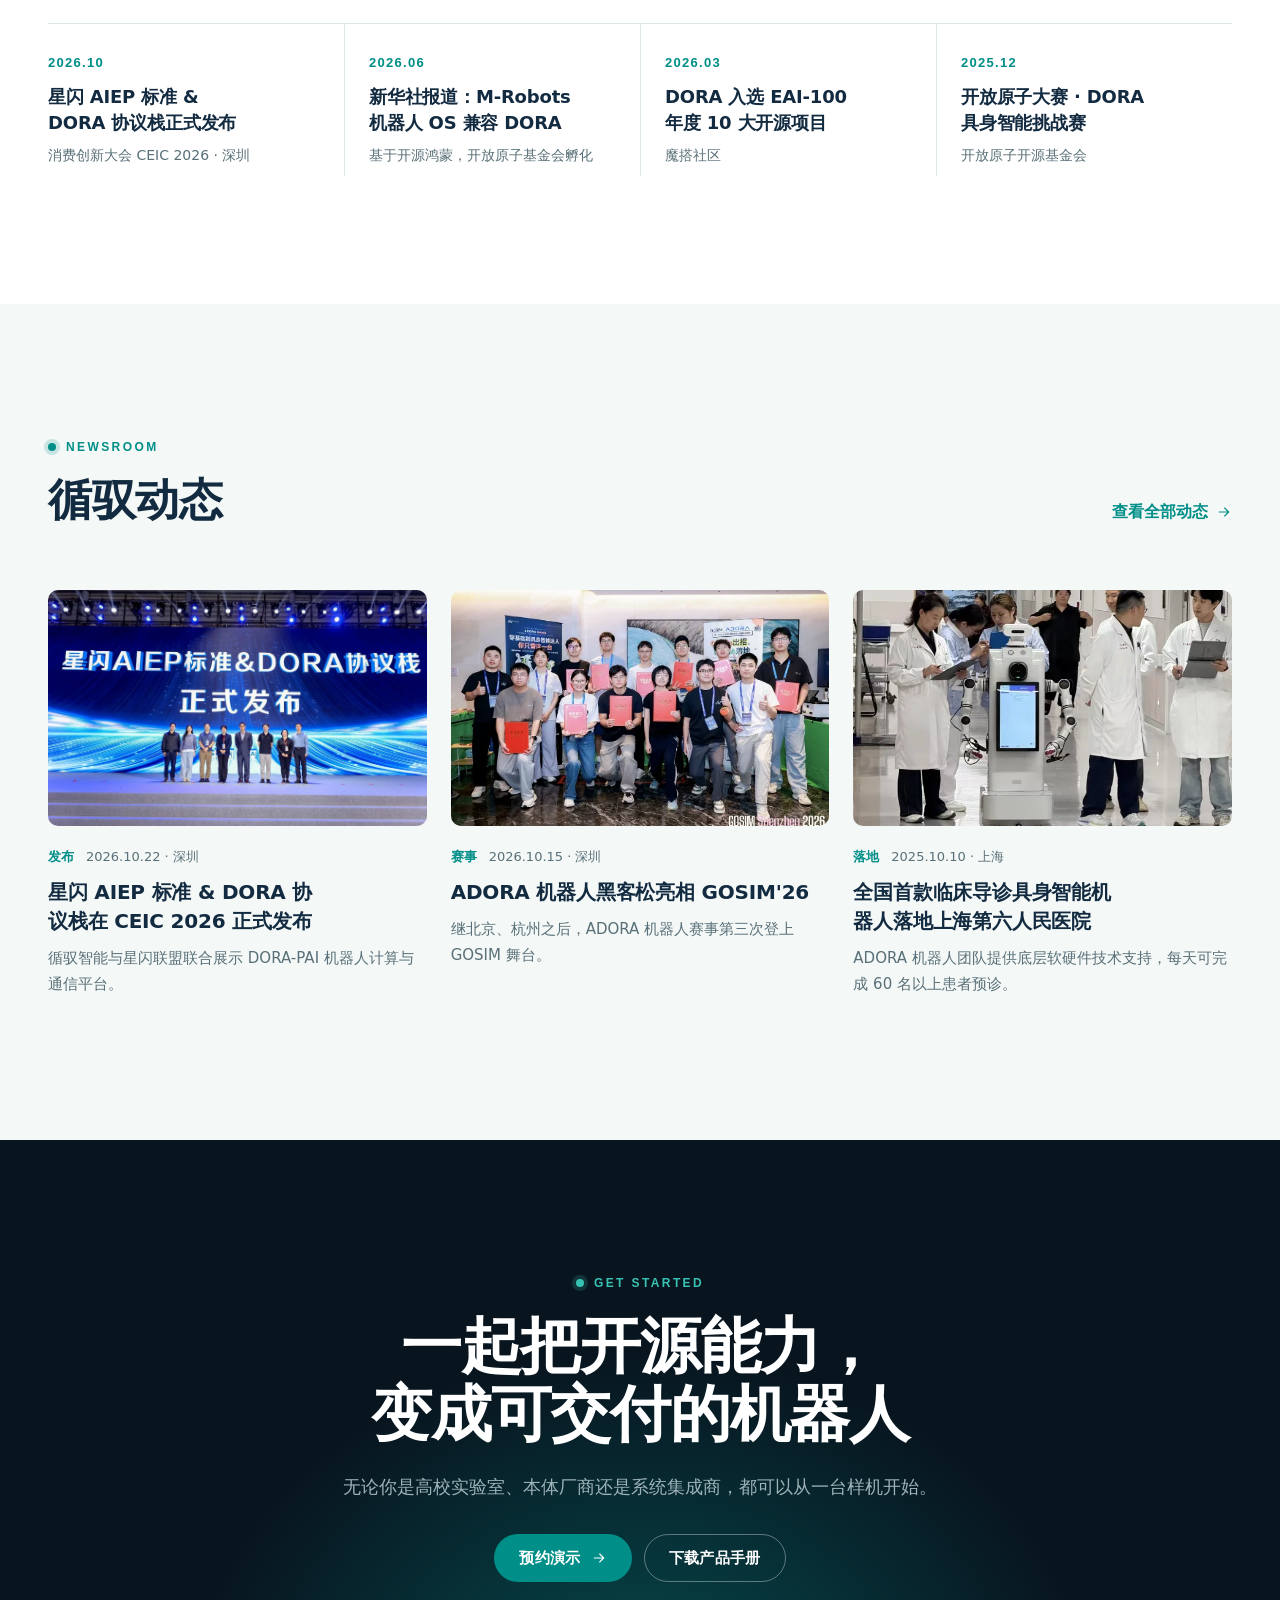
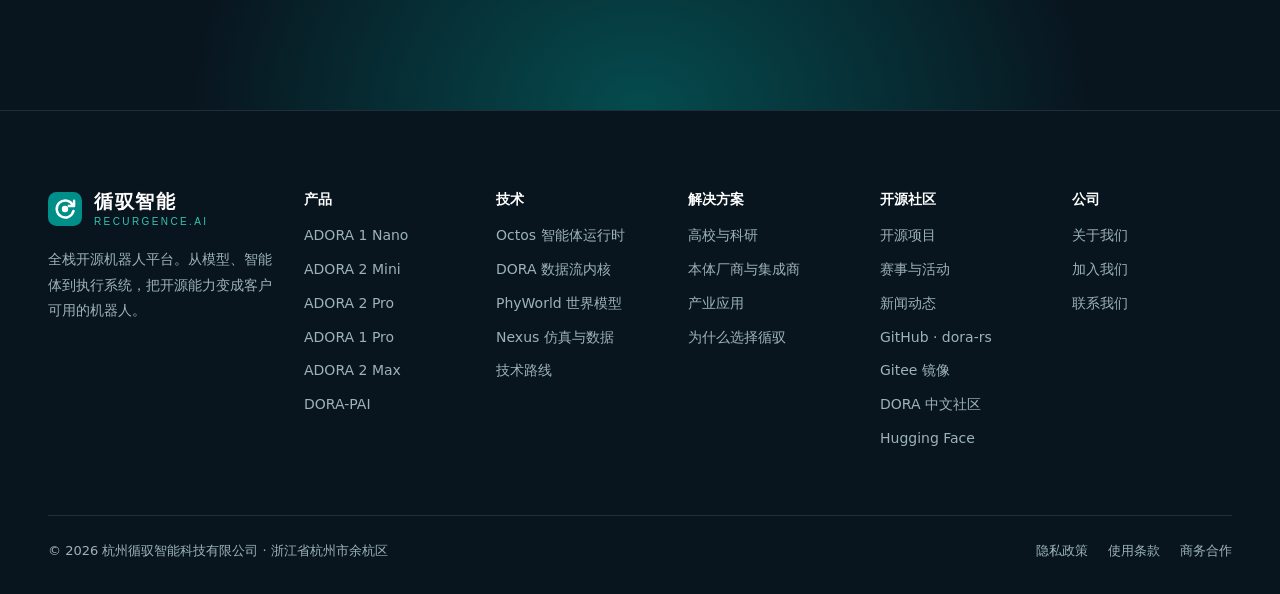
==== commit 91d132e8: "首页：近期认可改为近期活动；站点地址改为 recurgence.ai Co-Authored-By: Claude Opus 5.5 <noreply@anthropic.com>" ====
--- a/index.html
+++ b/index.html
@@ -10,7 +10,7 @@
 <meta property="og:site_name" content="循驭智能">
 <meta property="og:title" content="循驭智能 · 全栈开源机器人平台 | ADORA">
 <meta property="og:description" content="循驭智能（Recurgence.AI）全栈开源机器人平台：Octos 智能体运行时、DORA 数据流内核、PhyWorld 物理世界模型与 ADORA 机器人整机，让开放技术成为可交付的机器人产品。">
-<meta property="og:image" content="https://recurgence-ai.github.io/assets/img/og-cover.jpg">
+<meta property="og:image" content="https://recurgence.ai/assets/img/og-cover.jpg">
 <link rel="icon" href="assets/img/favicon.svg" type="image/svg+xml">
 <link rel="stylesheet" href="assets/css/site.css">
 </head>
@@ -291,8 +291,8 @@
 
     <div class="section-head reveal" style="margin-top:clamp(72px,9vw,120px)">
       <div>
-        <div class="eyebrow">Recognition</div>
-        <h2 class="h2">近期认可</h2>
+        <div class="eyebrow">News</div>
+        <h2 class="h2">近期活动</h2>
       </div>
     </div>
     <div class="recog reveal-stagger">
